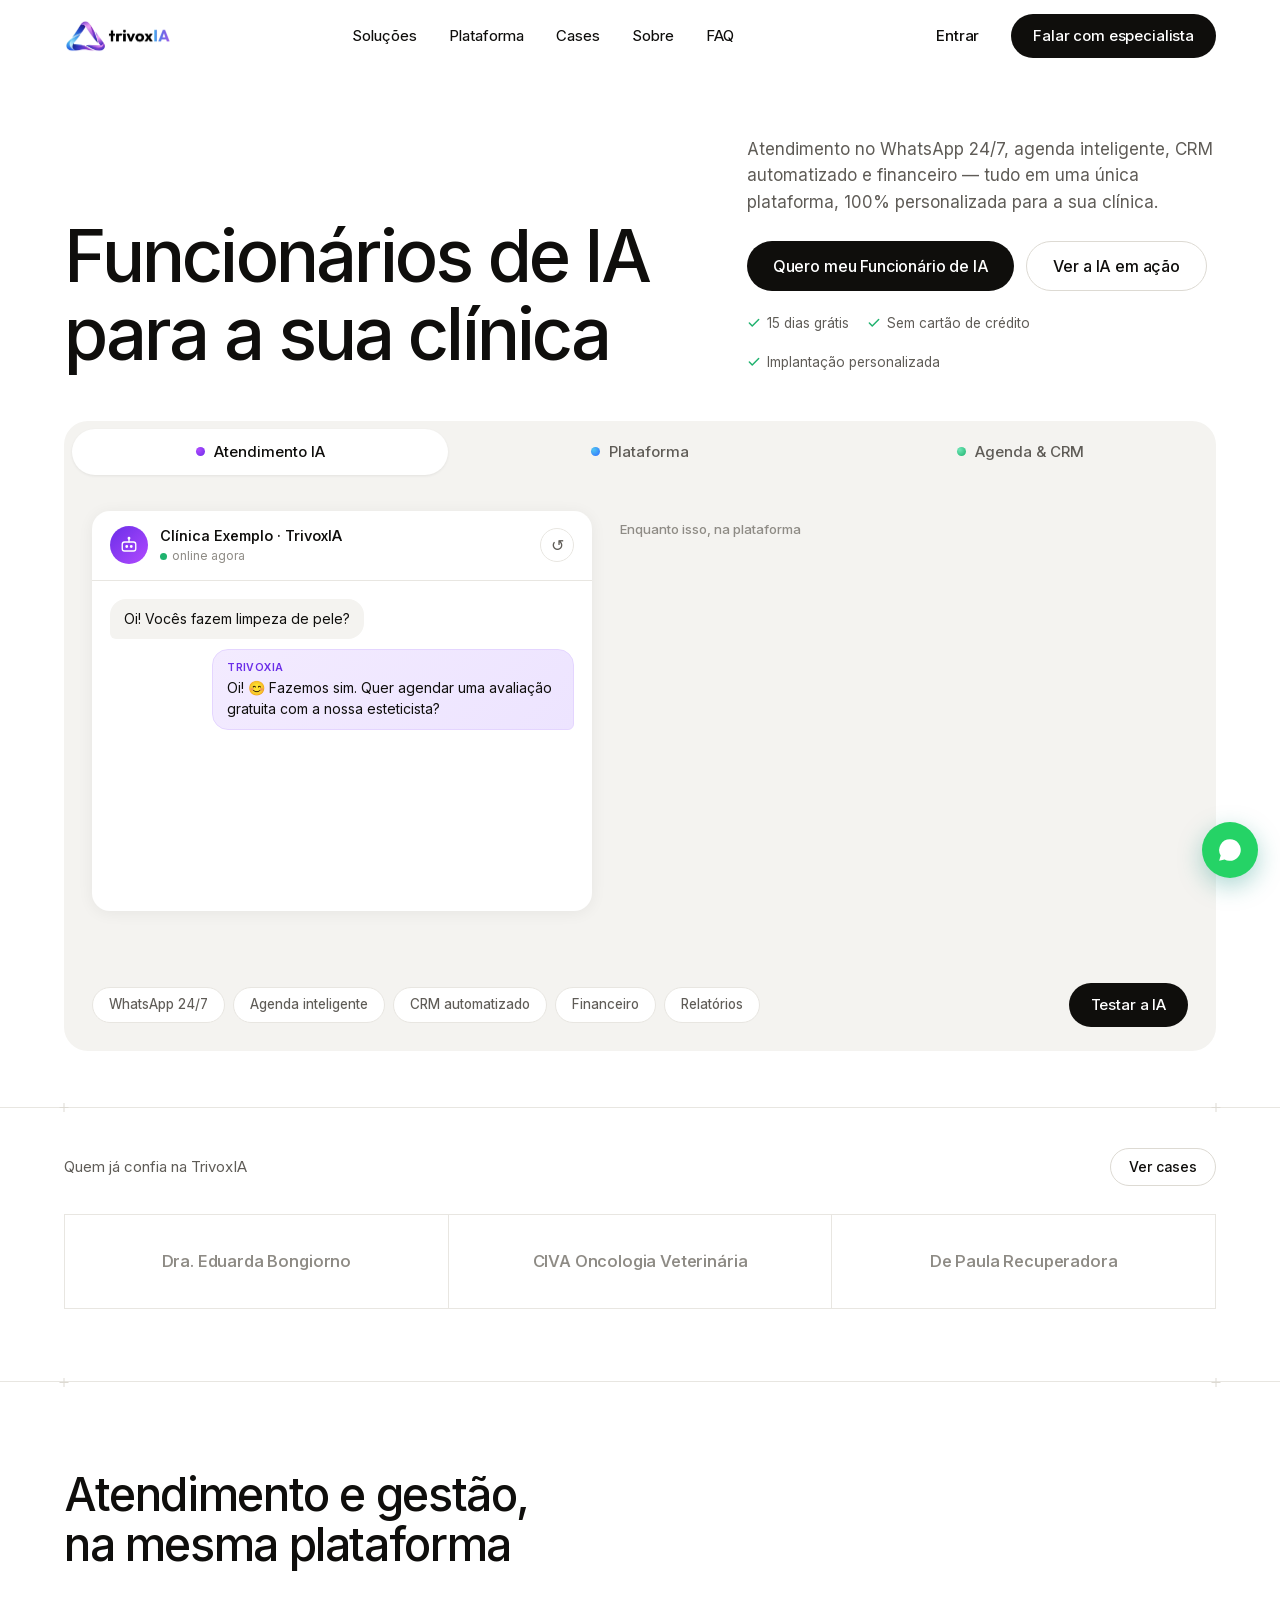
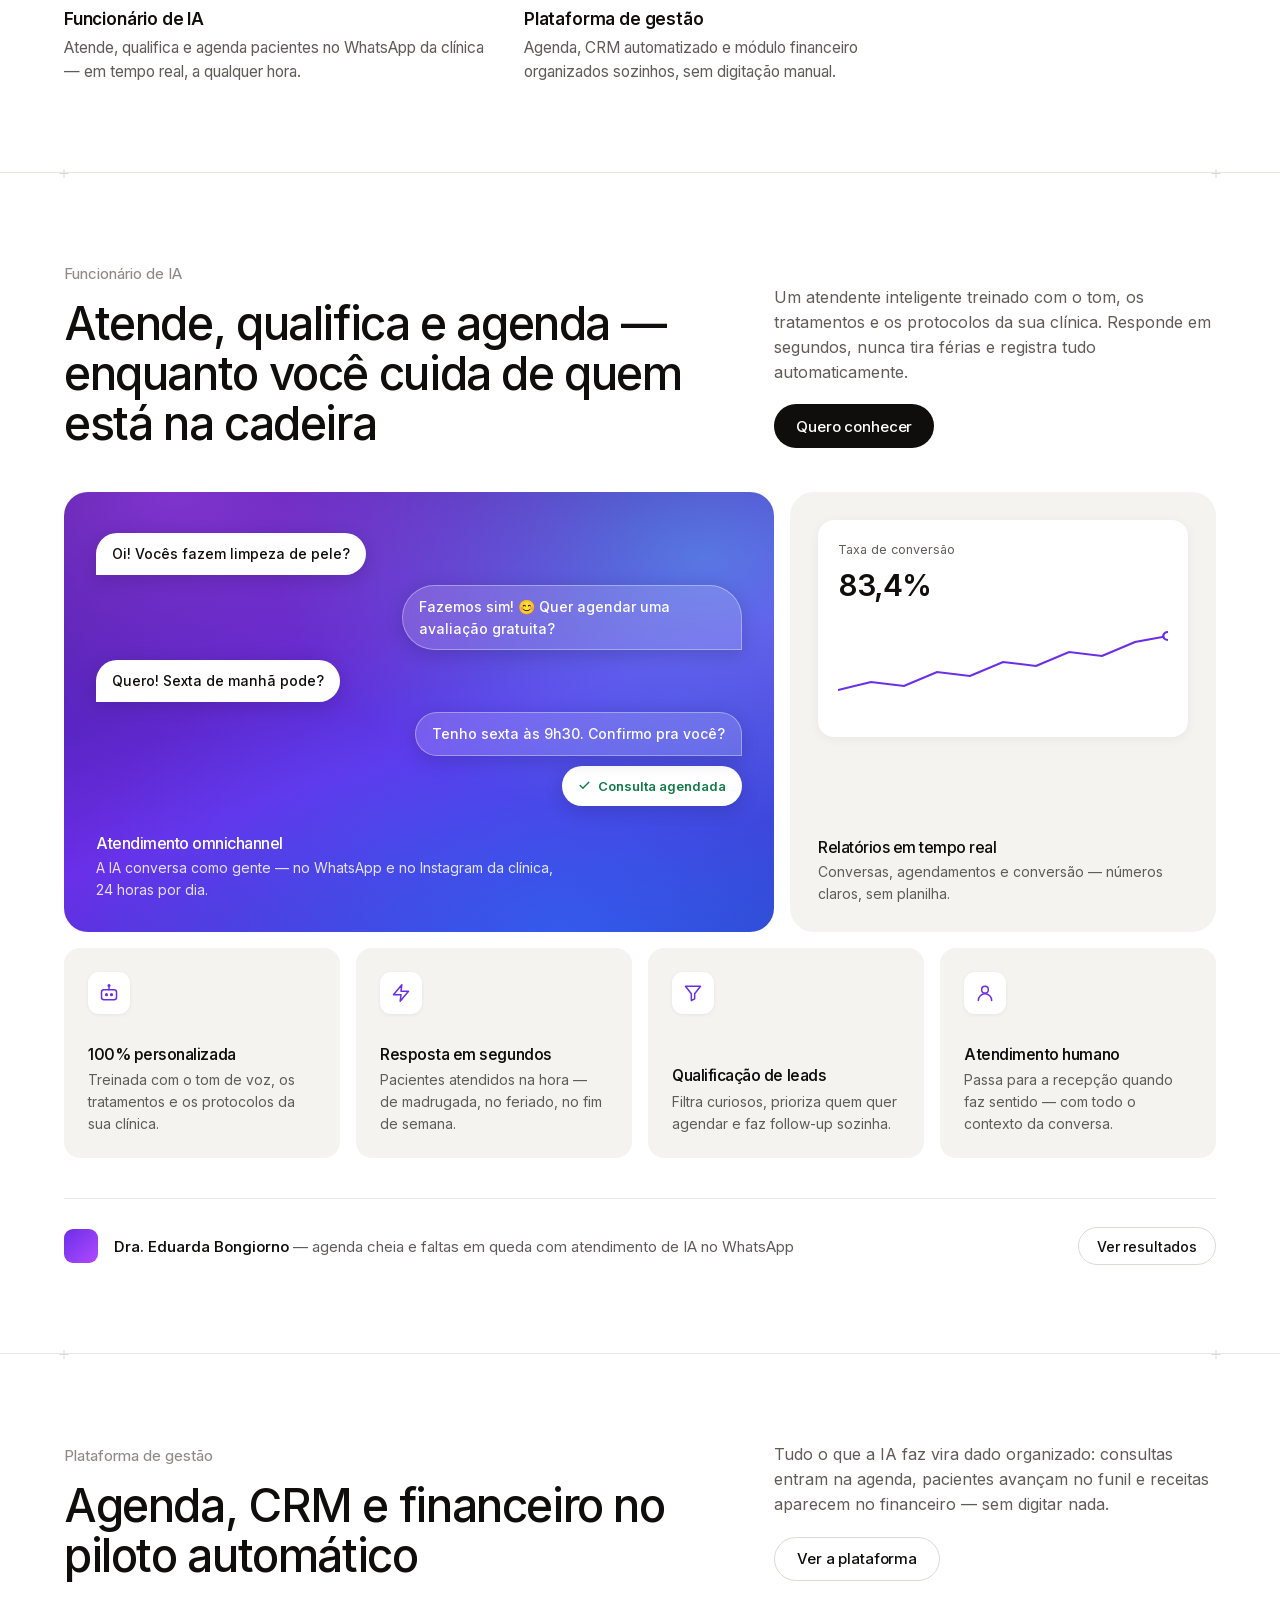
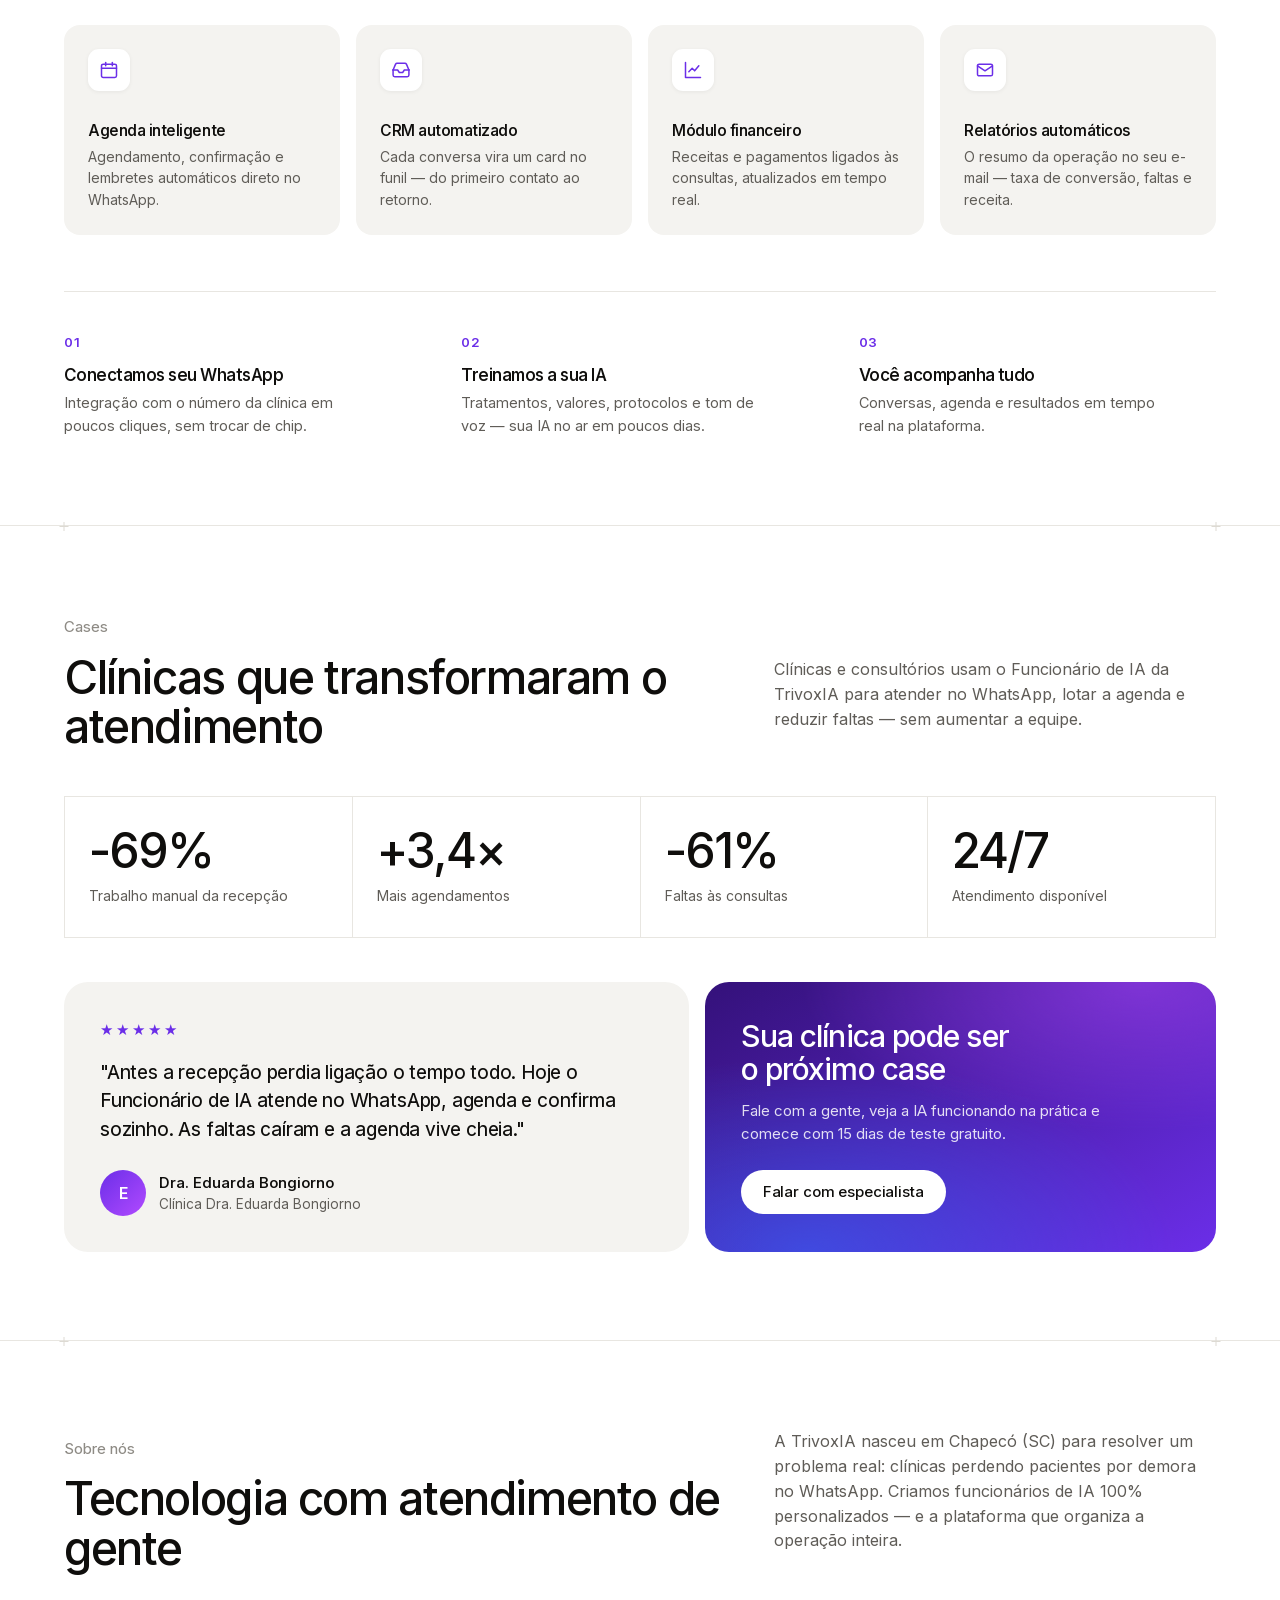
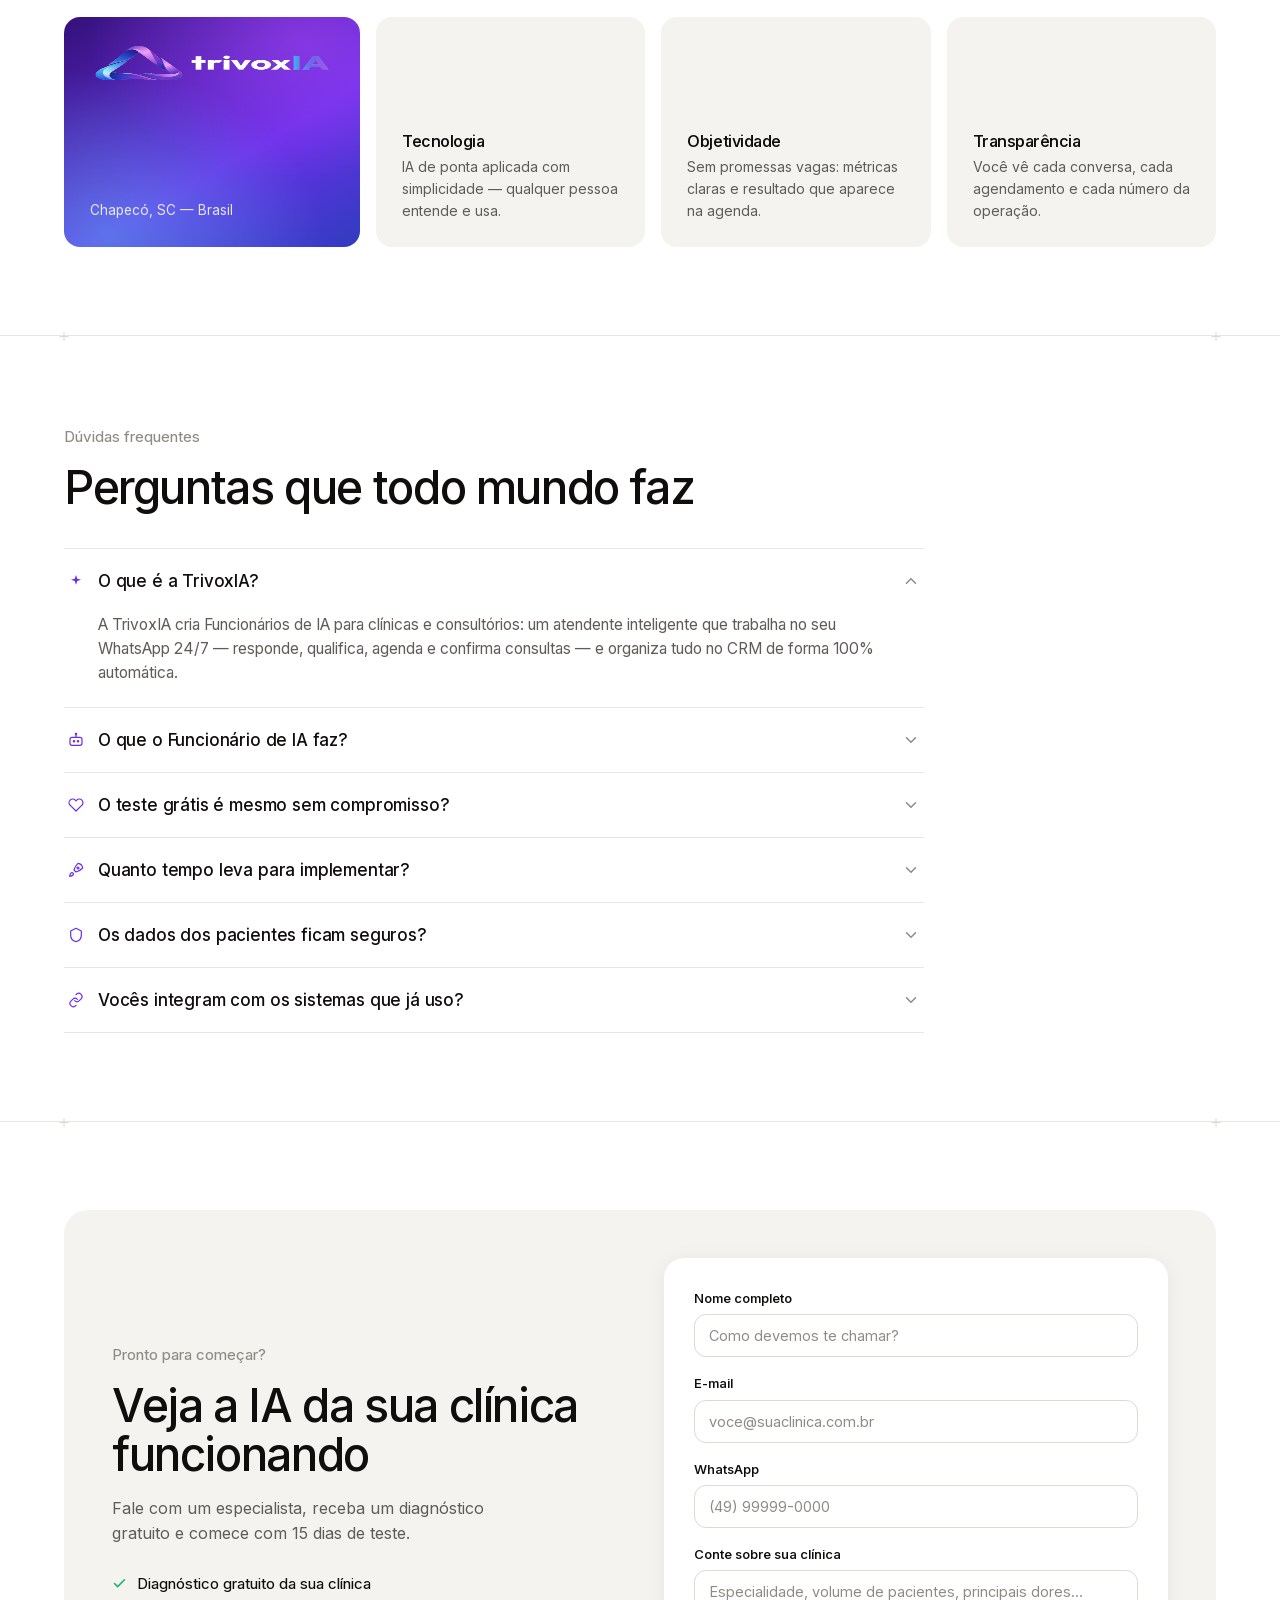
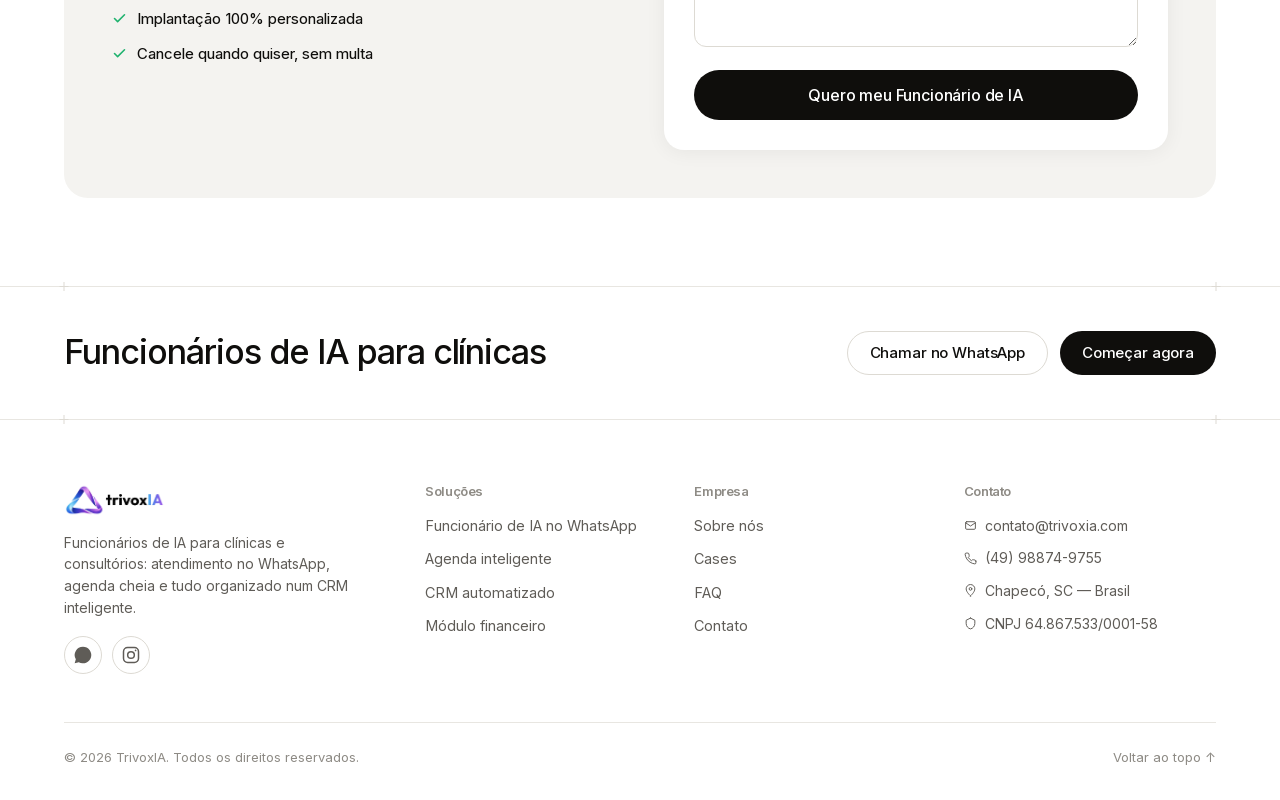
==== index.html @ a67625af "Site institucional TrivoxIA — landing page estilo ElevenLabs Co-Authored-By: Claude Fable 5 <noreply" ====
<!DOCTYPE html>
<html lang="pt-BR">
<head>
  <meta charset="UTF-8">
  <meta name="viewport" content="width=device-width, initial-scale=1.0">
  <title>TrivoxIA — Funcionário de IA para clínicas de estética</title>
  <meta name="description" content="A TrivoxIA cria funcionários de IA 100% personalizados para clínicas de estética: atendimento no WhatsApp 24/7, agenda inteligente, CRM automatizado e financeiro em uma única plataforma.">
  <link rel="icon" type="image/svg+xml" href="favicon.svg">
  <link rel="icon" type="image/x-icon" href="favicon.ico">
  <link rel="apple-touch-icon" sizes="180x180" href="apple-touch-icon.png">
  <link rel="manifest" href="site.webmanifest">
  <meta name="theme-color" content="#6B2EE8">
  <link rel="preload" href="assets/fonts/inter-latin.woff2" as="font" type="font/woff2" crossorigin>
  <link rel="stylesheet" href="css/style.css">
  <meta property="og:title" content="TrivoxIA — Funcionário de IA para clínicas de estética">
  <meta property="og:description" content="Atendimento no WhatsApp 24/7, agenda cheia e CRM organizado — sem aumentar a equipe.">
  <meta property="og:type" content="website">
  <meta property="og:url" content="https://trivoxia.com">
</head>
<body>

<!-- ícones -->
<svg width="0" height="0" style="position:absolute" aria-hidden="true">
  <defs>
    <symbol id="i-check" viewBox="0 0 24 24"><polyline points="20 6 9 17 4 12" fill="none" stroke="currentColor" stroke-width="2.5" stroke-linecap="round" stroke-linejoin="round"/></symbol>
    <symbol id="i-arrow" viewBox="0 0 24 24"><g fill="none" stroke="currentColor" stroke-width="2" stroke-linecap="round" stroke-linejoin="round"><line x1="5" y1="12" x2="19" y2="12"/><polyline points="12 5 19 12 12 19"/></g></symbol>
    <symbol id="i-down" viewBox="0 0 24 24"><polyline points="6 9 12 15 18 9" fill="none" stroke="currentColor" stroke-width="2" stroke-linecap="round" stroke-linejoin="round"/></symbol>
    <symbol id="i-bot" viewBox="0 0 24 24"><g fill="none" stroke="currentColor" stroke-width="1.8" stroke-linecap="round" stroke-linejoin="round"><rect x="3" y="8" width="18" height="12" rx="3"/><circle cx="9" cy="14" r="1"/><circle cx="15" cy="14" r="1"/><path d="M12 8V4"/><circle cx="12" cy="3" r="1"/></g></symbol>
    <symbol id="i-zap" viewBox="0 0 24 24"><polygon points="13 2 3 14 12 14 11 22 21 10 12 10 13 2" fill="none" stroke="currentColor" stroke-width="1.8" stroke-linecap="round" stroke-linejoin="round"/></symbol>
    <symbol id="i-funnel" viewBox="0 0 24 24"><path d="M3 4h18l-7 9v6l-4 2v-8z" fill="none" stroke="currentColor" stroke-width="1.8" stroke-linecap="round" stroke-linejoin="round"/></symbol>
    <symbol id="i-user" viewBox="0 0 24 24"><g fill="none" stroke="currentColor" stroke-width="1.8" stroke-linecap="round" stroke-linejoin="round"><circle cx="12" cy="8" r="4"/><path d="M4 21a8 8 0 0 1 16 0"/></g></symbol>
    <symbol id="i-calendar" viewBox="0 0 24 24"><g fill="none" stroke="currentColor" stroke-width="1.8" stroke-linecap="round" stroke-linejoin="round"><rect x="3" y="5" width="18" height="16" rx="2"/><line x1="16" y1="3" x2="16" y2="7"/><line x1="8" y1="3" x2="8" y2="7"/><line x1="3" y1="10" x2="21" y2="10"/></g></symbol>
    <symbol id="i-inbox" viewBox="0 0 24 24"><g fill="none" stroke="currentColor" stroke-width="1.8" stroke-linecap="round" stroke-linejoin="round"><polyline points="22 12 16 12 14 15 10 15 8 12 2 12"/><path d="M5.5 5l-3 7v6a2 2 0 0 0 2 2h15a2 2 0 0 0 2-2v-6l-3-7a2 2 0 0 0-1.8-1h-9.4A2 2 0 0 0 5.5 5z"/></g></symbol>
    <symbol id="i-chart" viewBox="0 0 24 24"><g fill="none" stroke="currentColor" stroke-width="1.8" stroke-linecap="round" stroke-linejoin="round"><path d="M3 3v18h18"/><path d="M7 14l4-4 3 3 5-6"/></g></symbol>
    <symbol id="i-mail" viewBox="0 0 24 24"><g fill="none" stroke="currentColor" stroke-width="1.8" stroke-linecap="round" stroke-linejoin="round"><rect x="3" y="5" width="18" height="14" rx="2"/><polyline points="3 7 12 13 21 7"/></g></symbol>
    <symbol id="i-phone" viewBox="0 0 24 24"><path d="M22 16.9v3a2 2 0 0 1-2.2 2 19.8 19.8 0 0 1-8.6-3.1 19.5 19.5 0 0 1-6-6 19.8 19.8 0 0 1-3.1-8.7A2 2 0 0 1 4 2h3a2 2 0 0 1 2 1.7c.1 1 .3 1.9.6 2.8a2 2 0 0 1-.4 2.1L7.9 10a16 16 0 0 0 6 6l1.4-1.3a2 2 0 0 1 2.1-.4c.9.3 1.8.5 2.8.6a2 2 0 0 1 1.7 2z" fill="none" stroke="currentColor" stroke-width="1.8" stroke-linecap="round" stroke-linejoin="round"/></symbol>
    <symbol id="i-pin" viewBox="0 0 24 24"><g fill="none" stroke="currentColor" stroke-width="1.8" stroke-linecap="round" stroke-linejoin="round"><path d="M12 22s8-7 8-13a8 8 0 1 0-16 0c0 6 8 13 8 13z"/><circle cx="12" cy="9" r="2.5"/></g></symbol>
    <symbol id="i-shield" viewBox="0 0 24 24"><path d="M12 2l8 4v6c0 5-3.5 9-8 10-4.5-1-8-5-8-10V6l8-4z" fill="none" stroke="currentColor" stroke-width="1.8" stroke-linecap="round" stroke-linejoin="round"/></symbol>
    <symbol id="i-wa" viewBox="0 0 24 24"><path fill="currentColor" d="M17.5 14.4c-.3-.1-1.7-.8-2-.9-.3-.1-.5-.1-.7.1s-.8.9-1 1.1c-.2.2-.4.2-.7.1-.9-.4-2.2-.9-3.4-2.7-.3-.5.3-.5.9-1.5.1-.2 0-.3-.1-.5s-.7-1.7-1-2.3c-.2-.6-.5-.5-.7-.5H8c-.2 0-.5.1-.7.3-.3.3-1 1-1 2.4 0 1.4 1 2.8 1.2 3 .1.2 2 3.1 4.9 4.2 1.8.7 2.5.8 3.4.7.5-.1 1.7-.7 2-1.4.3-.7.3-1.3.2-1.4-.1-.1-.3-.2-.5-.3zM12 2a10 10 0 0 0-8.6 15.1L2 22l5-1.3A10 10 0 1 0 12 2z"/></symbol>
    <symbol id="i-ig" viewBox="0 0 24 24"><g fill="none" stroke="currentColor" stroke-width="1.8"><rect x="3" y="3" width="18" height="18" rx="5"/><circle cx="12" cy="12" r="4"/><circle cx="17.5" cy="6.5" r="1" fill="currentColor" stroke="none"/></g></symbol>
    <symbol id="i-sparkle" viewBox="0 0 24 24"><path d="M12 3l1.9 5.6L19.5 10l-5.6 1.9L12 17.5l-1.9-5.6L4.5 10l5.6-1.4z" fill="currentColor"/></symbol>
    <symbol id="i-lock" viewBox="0 0 24 24"><g fill="none" stroke="currentColor" stroke-width="1.8" stroke-linecap="round"><rect x="3" y="11" width="18" height="11" rx="2"/><path d="M7 11V7a5 5 0 0 1 10 0v4"/></g></symbol>
    <symbol id="i-heart" viewBox="0 0 24 24"><path d="M20.8 4.6a5.5 5.5 0 0 0-7.8 0L12 5.7l-1-1.1a5.5 5.5 0 0 0-7.8 7.8l1 1L12 21l7.8-7.6 1-1a5.5 5.5 0 0 0 0-7.8z" fill="none" stroke="currentColor" stroke-width="1.8" stroke-linecap="round" stroke-linejoin="round"/></symbol>
    <symbol id="i-rocket" viewBox="0 0 24 24"><g fill="none" stroke="currentColor" stroke-width="1.8" stroke-linecap="round" stroke-linejoin="round"><path d="M4.5 16.5c-1.5 1.3-2 5-2 5s3.7-.5 5-2c.8-.8.8-2.2 0-3-.8-.8-2.2-.8-3 0z"/><path d="M12 15l-3-3a20 20 0 0 1 6-10 8 8 0 0 1 7 7 20 20 0 0 1-10 6z"/><circle cx="15" cy="9" r="1.5"/></g></symbol>
    <symbol id="i-link" viewBox="0 0 24 24"><g fill="none" stroke="currentColor" stroke-width="1.8" stroke-linecap="round" stroke-linejoin="round"><path d="M10 13a5 5 0 0 0 7 0l3-3a5 5 0 0 0-7-7l-1 1"/><path d="M14 11a5 5 0 0 0-7 0l-3 3a5 5 0 0 0 7 7l1-1"/></g></symbol>
  </defs>
</svg>

<header class="header" id="top">
  <div class="container header-inner">
    <a href="#top" class="logo" aria-label="TrivoxIA — início">
      <img src="assets/logo-trivoxia.png" alt="TrivoxIA" height="34">
    </a>
    <nav class="nav-links" id="nav-links">
      <a href="#solucoes">Soluções</a>
      <a href="#plataforma">Plataforma</a>
      <a href="#resultados">Cases</a>
      <a href="#sobre">Sobre</a>
      <a href="#faq">FAQ</a>
    </nav>
    <div class="nav-cta">
      <a href="login.html" class="btn btn-ghost">Entrar</a>
      <a href="#contato" class="btn btn-primary">Falar com especialista</a>
    </div>
    <button class="nav-burger" id="nav-burger" aria-label="Abrir menu" aria-expanded="false">
      <span></span><span></span>
    </button>
  </div>
</header>

<main>

  <!-- ============ HERO ============ -->
  <section class="hero">
    <div class="container">
      <div class="hero-grid">
        <h1>Funcionários de IA<br>para a sua clínica</h1>
        <div class="hero-aside">
          <p>Atendimento no WhatsApp 24/7, agenda inteligente, CRM automatizado e financeiro — tudo em uma única plataforma, 100% personalizada para a sua clínica.</p>
          <div class="hero-actions">
            <a href="#contato" class="btn btn-primary btn-lg">Quero meu Funcionário de IA</a>
            <a href="#demo" class="btn btn-outline btn-lg">Ver a IA em ação</a>
          </div>
          <div class="hero-micro">
            <span><svg class="ic" width="14" height="14"><use href="#i-check"/></svg> 15 dias grátis</span>
            <span><svg class="ic" width="14" height="14"><use href="#i-check"/></svg> Sem cartão de crédito</span>
            <span><svg class="ic" width="14" height="14"><use href="#i-check"/></svg> Implantação personalizada</span>
          </div>
        </div>
      </div>

      <!-- painel de demonstração -->
      <div class="demo" id="demo">
        <div class="demo-tabs" role="tablist" aria-label="Demonstração da plataforma">
          <button class="demo-tab active" role="tab" aria-selected="true" data-view="chat"><span class="tab-dot td-1"></span>Atendimento IA</button>
          <button class="demo-tab" role="tab" aria-selected="false" data-view="platform"><span class="tab-dot td-2"></span>Plataforma</button>
          <button class="demo-tab" role="tab" aria-selected="false" data-view="crm"><span class="tab-dot td-3"></span>Agenda &amp; CRM</button>
        </div>

        <div class="demo-stage">
          <!-- vista 1: chat whatsapp -->
          <div class="demo-view active" data-view="chat">
            <div class="chat-wrap">
              <div class="chat-card">
                <div class="chat-head">
                  <div class="chat-avatar"><svg width="18" height="18"><use href="#i-bot"/></svg></div>
                  <div>
                    <div class="chat-name">Clínica Exemplo · TrivoxIA</div>
                    <div class="chat-status"><span class="dot-online"></span> online agora</div>
                  </div>
                  <button class="chat-replay" id="chat-replay" title="Repetir demonstração" aria-label="Repetir demonstração">↺</button>
                </div>
                <div class="chat-body" id="chat-body" aria-live="polite"></div>
                <div class="chat-quick" id="chat-quick"></div>
              </div>
              <div class="chat-side">
                <div class="chat-side-title">Enquanto isso, na plataforma</div>
                <div class="side-event" data-step="3"><span class="se-ico se-purple"><svg width="14" height="14"><use href="#i-funnel"/></svg></span> Lead qualificado no CRM</div>
                <div class="side-event" data-step="5"><span class="se-ico se-blue"><svg width="14" height="14"><use href="#i-calendar"/></svg></span> Horário reservado na agenda</div>
                <div class="side-event" data-step="6"><span class="se-ico se-green"><svg width="14" height="14"><use href="#i-check"/></svg></span> Consulta confirmada · lembrete programado</div>
              </div>
            </div>
          </div>

          <!-- vista 2: dashboard -->
          <div class="demo-view" data-view="platform">
            <div class="platform">
              <div class="platform-top">
                <div class="platform-dots"><span></span><span></span><span></span></div>
                <div class="platform-url"><svg width="11" height="11"><use href="#i-lock"/></svg> app.trivoxia.com</div>
              </div>
              <div class="platform-body">
                <aside class="platform-side">
                  <div class="side-section">Principal</div>
                  <a class="side-item active"><svg width="15" height="15"><use href="#i-chart"/></svg> Dashboard</a>
                  <a class="side-item"><svg width="15" height="15"><use href="#i-inbox"/></svg> Conversas <span class="side-badge">12</span></a>
                  <a class="side-item"><svg width="15" height="15"><use href="#i-bot"/></svg> Agentes IA</a>
                  <a class="side-item"><svg width="15" height="15"><use href="#i-funnel"/></svg> CRM</a>
                  <div class="side-section">Canais</div>
                  <a class="side-item"><svg width="15" height="15"><use href="#i-wa"/></svg> WhatsApp</a>
                  <a class="side-item"><svg width="15" height="15"><use href="#i-ig"/></svg> Instagram</a>
                </aside>
                <div class="platform-main">
                  <div class="pm-head">
                    <h4>Visão geral</h4>
                    <div class="pm-actions"><span class="pm-tag live">IA ativa</span><span class="pm-tag">Últimos 30 dias</span></div>
                  </div>
                  <div class="pm-kpis">
                    <div class="pm-kpi"><div class="pm-kpi-label">Conversas</div><div class="pm-kpi-val">234</div><div class="pm-kpi-trend">↑ 34%</div></div>
                    <div class="pm-kpi"><div class="pm-kpi-label">Resolvidas pela IA</div><div class="pm-kpi-val">90%</div><div class="pm-kpi-trend">↑ 12%</div></div>
                    <div class="pm-kpi"><div class="pm-kpi-label">Leads</div><div class="pm-kpi-val">200</div><div class="pm-kpi-trend">↑ 48%</div></div>
                    <div class="pm-kpi"><div class="pm-kpi-label">CSAT</div><div class="pm-kpi-val">4.9</div><div class="pm-kpi-trend">↑ 0.3</div></div>
                  </div>
                  <div class="pm-row">
                    <div class="pm-card">
                      <h5>Conversas por dia</h5>
                      <svg viewBox="0 0 320 130" width="100%" height="130" preserveAspectRatio="none" aria-label="Gráfico de conversas por dia, em crescimento">
                        <defs>
                          <linearGradient id="ga" x1="0" x2="0" y1="0" y2="1">
                            <stop offset="0" stop-color="#6B2EE8" stop-opacity="0.22"/>
                            <stop offset="1" stop-color="#6B2EE8" stop-opacity="0"/>
                          </linearGradient>
                        </defs>
                        <path d="M0,105 L30,88 L60,96 L90,68 L120,78 L150,50 L180,58 L210,40 L240,52 L270,30 L300,22 L320,16 L320,130 L0,130 Z" fill="url(#ga)"/>
                        <path d="M0,105 L30,88 L60,96 L90,68 L120,78 L150,50 L180,58 L210,40 L240,52 L270,30 L300,22 L320,16" fill="none" stroke="#6B2EE8" stroke-width="2" stroke-linecap="round"/>
                      </svg>
                    </div>
                    <div class="pm-card">
                      <h5>Conversas ativas</h5>
                      <div class="pm-convos">
                        <div class="pm-convo"><div class="pm-convo-av av-1">M</div><div class="pm-convo-body"><div class="pm-convo-name">Maria Silva <span>agora</span></div><div class="pm-convo-msg">Quero agendar para sexta-feira</div></div><div class="pm-convo-badge">2</div></div>
                        <div class="pm-convo"><div class="pm-convo-av av-2">J</div><div class="pm-convo-body"><div class="pm-convo-name">João P. <span>2min</span></div><div class="pm-convo-msg">Qual o valor da avaliação?</div></div></div>
                        <div class="pm-convo"><div class="pm-convo-av av-3">A</div><div class="pm-convo-body"><div class="pm-convo-name">Ana Costa <span>5min</span></div><div class="pm-convo-msg">Obrigada pelo atendimento!</div></div></div>
                        <div class="pm-convo"><div class="pm-convo-av av-1">C</div><div class="pm-convo-body"><div class="pm-convo-name">Carla M. <span>8min</span></div><div class="pm-convo-msg">Vocês atendem aos sábados?</div></div><div class="pm-convo-badge">1</div></div>
                      </div>
                    </div>
                  </div>
                </div>
              </div>
            </div>
          </div>

          <!-- vista 3: agenda + crm + financeiro -->
          <div class="demo-view" data-view="crm">
            <div class="crm-grid">
              <div class="crm-card">
                <div class="crm-card-head"><svg width="15" height="15"><use href="#i-calendar"/></svg> Agenda · sexta-feira</div>
                <div class="agenda-list">
                  <div class="agenda-item"><span class="ag-time">09:00</span><div class="ag-body"><div class="ag-name">Maria Silva</div><div class="ag-proc">Limpeza de pele</div></div><span class="ag-badge ok">Confirmada</span></div>
                  <div class="agenda-item"><span class="ag-time">10:30</span><div class="ag-body"><div class="ag-name">João Pereira</div><div class="ag-proc">Avaliação inicial</div></div><span class="ag-badge ok">Confirmada</span></div>
                  <div class="agenda-item"><span class="ag-time">14:00</span><div class="ag-body"><div class="ag-name">Ana Costa</div><div class="ag-proc">Preenchimento labial</div></div><span class="ag-badge wait">Lembrete enviado</span></div>
                  <div class="agenda-item"><span class="ag-time">16:00</span><div class="ag-body"><div class="ag-name">Carla Mendes</div><div class="ag-proc">Botox · retorno</div></div><span class="ag-badge ia">Agendada pela IA</span></div>
                </div>
              </div>
              <div class="crm-card">
                <div class="crm-card-head"><svg width="15" height="15"><use href="#i-funnel"/></svg> Funil de pacientes</div>
                <div class="pipe-cols">
                  <div class="pipe-col"><h6>Novos</h6><div class="pipe-lead">Fernanda R.<span>Limpeza de pele</span></div><div class="pipe-lead">Paulo S.<span>Avaliação</span></div></div>
                  <div class="pipe-col"><h6>Em conversa</h6><div class="pipe-lead hl">Juliana M.<span>Preenchimento</span></div></div>
                  <div class="pipe-col"><h6>Agendados</h6><div class="pipe-lead">Maria S.<span>sex · 09:00</span></div><div class="pipe-lead">Carla M.<span>sex · 16:00</span></div></div>
                </div>
                <div class="fin-strip">
                  <div class="fin-item"><div class="fin-label">Receita do mês</div><div class="fin-val">R$ 42.300</div><div class="fin-trend">↑ 18%</div></div>
                  <div class="fin-item"><div class="fin-label">A receber</div><div class="fin-val">R$ 7.850</div></div>
                  <div class="fin-item"><div class="fin-label">Ticket médio</div><div class="fin-val">R$ 480</div></div>
                </div>
              </div>
            </div>
          </div>
        </div>

        <div class="demo-footer">
          <div class="demo-chips">
            <span class="chip">WhatsApp 24/7</span>
            <span class="chip">Agenda inteligente</span>
            <span class="chip">CRM automatizado</span>
            <span class="chip">Financeiro</span>
            <span class="chip">Relatórios</span>
          </div>
          <a href="#contato" class="btn btn-primary">Testar a IA</a>
        </div>
      </div>
    </div>
  </section>

  <!-- ============ CLIENTES ============ -->
  <section class="clients rule">
    <div class="container">
      <div class="clients-head">
        <p>Quem já confia na TrivoxIA</p>
        <a href="#resultados" class="btn btn-outline btn-sm">Ver cases</a>
      </div>
      <div class="clients-grid">
        <div class="client-cell">Dra. Eduarda Bongiorno</div>
        <div class="client-cell">CIVA Oncologia Veterinária</div>
        <div class="client-cell">De Paula Recuperadora</div>
      </div>
    </div>
  </section>

  <!-- ============ INTRO SOLUÇÕES ============ -->
  <section class="intro rule" id="solucoes">
    <div class="container">
      <h2 class="intro-title reveal">Atendimento e gestão,<br>na mesma plataforma</h2>
      <div class="intro-cols reveal">
        <div>
          <h3>Funcionário de IA</h3>
          <p>Atende, qualifica e agenda pacientes no WhatsApp da clínica — em tempo real, a qualquer hora.</p>
        </div>
        <div>
          <h3>Plataforma de gestão</h3>
          <p>Agenda, CRM automatizado e módulo financeiro organizados sozinhos, sem digitação manual.</p>
        </div>
      </div>
    </div>
  </section>

  <!-- ============ BLOCO A: FUNCIONÁRIO DE IA ============ -->
  <section class="product rule">
    <div class="container">
      <div class="section-head reveal">
        <div>
          <span class="eyebrow">Funcionário de IA</span>
          <h2>Atende, qualifica e agenda — enquanto você cuida de quem está na cadeira</h2>
        </div>
        <div class="section-aside">
          <p>Um atendente inteligente treinado com o tom, os tratamentos e os protocolos da sua clínica. Responde em segundos, nunca tira férias e registra tudo automaticamente.</p>
          <a href="#contato" class="btn btn-primary">Quero conhecer</a>
        </div>
      </div>

      <div class="bento reveal">
        <div class="bento-big">
          <div class="fbubbles">
            <div class="fb fb-in">Oi! Vocês fazem limpeza de pele?</div>
            <div class="fb fb-out">Fazemos sim! 😊 Quer agendar uma avaliação gratuita?</div>
            <div class="fb fb-in">Quero! Sexta de manhã pode?</div>
            <div class="fb fb-out">Tenho sexta às 9h30. Confirmo pra você?</div>
            <div class="fb fb-tag"><svg width="13" height="13"><use href="#i-check"/></svg> Consulta agendada</div>
          </div>
          <div class="bento-caption">
            <h4>Atendimento omnichannel</h4>
            <p>A IA conversa como gente — no WhatsApp e no Instagram da clínica, 24 horas por dia.</p>
          </div>
        </div>
        <div class="bento-side">
          <div class="mini-chart-card">
            <div class="mcc-label">Taxa de conversão</div>
            <div class="mcc-val">83,4%</div>
            <svg viewBox="0 0 280 90" width="100%" height="90" preserveAspectRatio="none" aria-label="Gráfico da taxa de conversão em crescimento">
              <path d="M0,70 L28,62 L56,66 L84,52 L112,56 L140,42 L168,46 L196,32 L224,36 L252,22 L280,16" fill="none" stroke="#6B2EE8" stroke-width="2" stroke-linecap="round"/>
              <circle cx="280" cy="16" r="4" fill="#fff" stroke="#6B2EE8" stroke-width="2"/>
            </svg>
          </div>
          <div class="bento-caption">
            <h4>Relatórios em tempo real</h4>
            <p>Conversas, agendamentos e conversão — números claros, sem planilha.</p>
          </div>
        </div>
      </div>

      <div class="cards-4 reveal">
        <div class="mini-card"><div class="mc-ico"><svg width="20" height="20"><use href="#i-bot"/></svg></div><h4>100% personalizada</h4><p>Treinada com o tom de voz, os tratamentos e os protocolos da sua clínica.</p></div>
        <div class="mini-card"><div class="mc-ico"><svg width="20" height="20"><use href="#i-zap"/></svg></div><h4>Resposta em segundos</h4><p>Pacientes atendidos na hora — de madrugada, no feriado, no fim de semana.</p></div>
        <div class="mini-card"><div class="mc-ico"><svg width="20" height="20"><use href="#i-funnel"/></svg></div><h4>Qualificação de leads</h4><p>Filtra curiosos, prioriza quem quer agendar e faz follow-up sozinha.</p></div>
        <div class="mini-card"><div class="mc-ico"><svg width="20" height="20"><use href="#i-user"/></svg></div><h4>Atendimento humano</h4><p>Passa para a recepção quando faz sentido — com todo o contexto da conversa.</p></div>
      </div>

      <div class="story-strip reveal">
        <div class="story-sq sq-purple"></div>
        <p><strong>Dra. Eduarda Bongiorno</strong> — agenda cheia e faltas em queda com atendimento de IA no WhatsApp</p>
        <a href="#resultados" class="btn btn-outline btn-sm">Ver resultados</a>
      </div>
    </div>
  </section>

  <!-- ============ BLOCO B: PLATAFORMA ============ -->
  <section class="product rule" id="plataforma">
    <div class="container">
      <div class="section-head reveal">
        <div>
          <span class="eyebrow">Plataforma de gestão</span>
          <h2>Agenda, CRM e financeiro no piloto automático</h2>
        </div>
        <div class="section-aside">
          <p>Tudo o que a IA faz vira dado organizado: consultas entram na agenda, pacientes avançam no funil e receitas aparecem no financeiro — sem digitar nada.</p>
          <a href="#demo" class="btn btn-outline">Ver a plataforma</a>
        </div>
      </div>

      <div class="cards-4 reveal">
        <div class="mini-card"><div class="mc-ico"><svg width="20" height="20"><use href="#i-calendar"/></svg></div><h4>Agenda inteligente</h4><p>Agendamento, confirmação e lembretes automáticos direto no WhatsApp.</p></div>
        <div class="mini-card"><div class="mc-ico"><svg width="20" height="20"><use href="#i-inbox"/></svg></div><h4>CRM automatizado</h4><p>Cada conversa vira um card no funil — do primeiro contato ao retorno.</p></div>
        <div class="mini-card"><div class="mc-ico"><svg width="20" height="20"><use href="#i-chart"/></svg></div><h4>Módulo financeiro</h4><p>Receitas e pagamentos ligados às consultas, atualizados em tempo real.</p></div>
        <div class="mini-card"><div class="mc-ico"><svg width="20" height="20"><use href="#i-mail"/></svg></div><h4>Relatórios automáticos</h4><p>O resumo da operação no seu e-mail — taxa de conversão, faltas e receita.</p></div>
      </div>

      <div class="process reveal">
        <div class="proc-step"><div class="proc-num">01</div><h4>Conectamos seu WhatsApp</h4><p>Integração com o número da clínica em poucos cliques, sem trocar de chip.</p></div>
        <div class="proc-step"><div class="proc-num">02</div><h4>Treinamos a sua IA</h4><p>Tratamentos, valores, protocolos e tom de voz — sua IA no ar em poucos dias.</p></div>
        <div class="proc-step"><div class="proc-num">03</div><h4>Você acompanha tudo</h4><p>Conversas, agenda e resultados em tempo real na plataforma.</p></div>
      </div>
    </div>
  </section>

  <!-- ============ RESULTADOS / CASES ============ -->
  <section class="results rule" id="resultados">
    <div class="container">
      <div class="section-head reveal">
        <div>
          <span class="eyebrow">Cases</span>
          <h2>Clínicas que transformaram o atendimento</h2>
        </div>
        <div class="section-aside">
          <p>Clínicas e consultórios usam o Funcionário de IA da TrivoxIA para atender no WhatsApp, lotar a agenda e reduzir faltas — sem aumentar a equipe.</p>
        </div>
      </div>

      <div class="stats-row reveal">
        <div class="stat"><div class="stat-val" data-count="-70" data-suffix="%">-70%</div><div class="stat-label">Trabalho manual da recepção</div></div>
        <div class="stat"><div class="stat-val" data-count="3.4" data-prefix="+" data-suffix="×" data-decimal="1">+3,4×</div><div class="stat-label">Mais agendamentos</div></div>
        <div class="stat"><div class="stat-val" data-count="-62" data-suffix="%">-62%</div><div class="stat-label">Faltas às consultas</div></div>
        <div class="stat"><div class="stat-val">24/7</div><div class="stat-label">Atendimento disponível</div></div>
      </div>

      <div class="testi-grid reveal">
        <div class="testi-card">
          <div class="testi-stars" aria-label="5 estrelas">★★★★★</div>
          <p class="testi-body">"Antes a recepção perdia ligação o tempo todo. Hoje o Funcionário de IA atende no WhatsApp, agenda e confirma sozinho. As faltas caíram e a agenda vive cheia."</p>
          <div class="testi-cite">
            <div class="testi-av">E</div>
            <div>
              <div class="testi-name">Dra. Eduarda Bongiorno</div>
              <div class="testi-role">Clínica Dra. Eduarda Bongiorno</div>
            </div>
          </div>
        </div>
        <div class="testi-card testi-cta">
          <h3>Sua clínica pode ser<br>o próximo case</h3>
          <p>Fale com a gente, veja a IA funcionando na prática e comece com 15 dias de teste gratuito.</p>
          <a href="#contato" class="btn btn-primary">Falar com especialista</a>
        </div>
      </div>
    </div>
  </section>

  <!-- ============ SOBRE ============ -->
  <section class="about rule" id="sobre">
    <div class="container">
      <div class="section-head reveal">
        <div>
          <span class="eyebrow">Sobre nós</span>
          <h2>Tecnologia com atendimento de gente</h2>
        </div>
        <div class="section-aside">
          <p>A TrivoxIA nasceu em Chapecó (SC) para resolver um problema real: clínicas perdendo pacientes por demora no WhatsApp. Criamos funcionários de IA 100% personalizados — e a plataforma que organiza a operação inteira.</p>
        </div>
      </div>
      <div class="about-grid reveal">
        <div class="about-card about-brand">
          <img src="assets/logo-trivoxia-branca.png" alt="" height="40">
          <p>Chapecó, SC — Brasil</p>
        </div>
        <div class="about-card"><h4>Tecnologia</h4><p>IA de ponta aplicada com simplicidade — qualquer pessoa entende e usa.</p></div>
        <div class="about-card"><h4>Objetividade</h4><p>Sem promessas vagas: métricas claras e resultado que aparece na agenda.</p></div>
        <div class="about-card"><h4>Transparência</h4><p>Você vê cada conversa, cada agendamento e cada número da operação.</p></div>
      </div>
    </div>
  </section>

  <!-- ============ FAQ ============ -->
  <section class="faq rule" id="faq">
    <div class="container">
      <div class="section-head reveal">
        <div>
          <span class="eyebrow">Dúvidas frequentes</span>
          <h2>Perguntas que todo mundo faz</h2>
        </div>
      </div>
      <div class="faq-wrap reveal">
        <div class="faq-item open">
          <button class="faq-q" aria-expanded="true"><svg class="faq-ic" width="16" height="16"><use href="#i-sparkle"/></svg><span>O que é a TrivoxIA?</span><svg class="faq-chev" width="18" height="18"><use href="#i-down"/></svg></button>
          <div class="faq-a"><div class="faq-a-inner">A TrivoxIA cria Funcionários de IA para clínicas e consultórios: um atendente inteligente que trabalha no seu WhatsApp 24/7 — responde, qualifica, agenda e confirma consultas — e organiza tudo no CRM de forma 100% automática.</div></div>
        </div>
        <div class="faq-item">
          <button class="faq-q" aria-expanded="false"><svg class="faq-ic" width="16" height="16"><use href="#i-bot"/></svg><span>O que o Funcionário de IA faz?</span><svg class="faq-chev" width="18" height="18"><use href="#i-down"/></svg></button>
          <div class="faq-a"><div class="faq-a-inner">Ele atende pacientes no WhatsApp, tira dúvidas, qualifica, agenda e confirma consultas, envia lembretes, faz follow-up de quem não agendou e registra tudo no CRM. Passa para a recepção só quando faz sentido.</div></div>
        </div>
        <div class="faq-item">
          <button class="faq-q" aria-expanded="false"><svg class="faq-ic" width="16" height="16"><use href="#i-heart"/></svg><span>O teste grátis é mesmo sem compromisso?</span><svg class="faq-chev" width="18" height="18"><use href="#i-down"/></svg></button>
          <div class="faq-a"><div class="faq-a-inner">Sim. São 15 dias para testar o Funcionário de IA na sua clínica, sem cartão e sem amarras. Você só continua se fizer sentido.</div></div>
        </div>
        <div class="faq-item">
          <button class="faq-q" aria-expanded="false"><svg class="faq-ic" width="16" height="16"><use href="#i-rocket"/></svg><span>Quanto tempo leva para implementar?</span><svg class="faq-chev" width="18" height="18"><use href="#i-down"/></svg></button>
          <div class="faq-a"><div class="faq-a-inner">Normalmente colocamos seu Funcionário de IA no ar em poucos dias. Configuramos o atendimento, a agenda e o CRM junto com você, com o tom e a identidade da sua clínica.</div></div>
        </div>
        <div class="faq-item">
          <button class="faq-q" aria-expanded="false"><svg class="faq-ic" width="16" height="16"><use href="#i-shield"/></svg><span>Os dados dos pacientes ficam seguros?</span><svg class="faq-chev" width="18" height="18"><use href="#i-down"/></svg></button>
          <div class="faq-a"><div class="faq-a-inner">Sim. Usamos criptografia, servidores seguros e estamos em conformidade com a LGPD. Os dados dos seus pacientes ficam 100% protegidos.</div></div>
        </div>
        <div class="faq-item">
          <button class="faq-q" aria-expanded="false"><svg class="faq-ic" width="16" height="16"><use href="#i-link"/></svg><span>Vocês integram com os sistemas que já uso?</span><svg class="faq-chev" width="18" height="18"><use href="#i-down"/></svg></button>
          <div class="faq-a"><div class="faq-a-inner">Sim. O Funcionário de IA integra com o WhatsApp, sua agenda e os sistemas que sua clínica já usa, centralizando tudo no CRM.</div></div>
        </div>
      </div>
    </div>
  </section>

  <!-- ============ CONTATO ============ -->
  <section class="contact rule" id="contato">
    <div class="container">
      <div class="contact-box reveal">
        <div class="contact-left">
          <span class="eyebrow">Pronto para começar?</span>
          <h2>Veja a IA da sua clínica funcionando</h2>
          <p>Fale com um especialista, receba um diagnóstico gratuito e comece com 15 dias de teste.</p>
          <div class="contact-bullets">
            <div><svg class="ic" width="15" height="15"><use href="#i-check"/></svg> Diagnóstico gratuito da sua clínica</div>
            <div><svg class="ic" width="15" height="15"><use href="#i-check"/></svg> Implantação 100% personalizada</div>
            <div><svg class="ic" width="15" height="15"><use href="#i-check"/></svg> Cancele quando quiser, sem multa</div>
          </div>
        </div>
        <form class="contact-form" id="contact-form" novalidate>
          <div class="form-row">
            <label for="f-nome">Nome completo</label>
            <input type="text" id="f-nome" name="nome" placeholder="Como devemos te chamar?" required>
          </div>
          <div class="form-row">
            <label for="f-email">E-mail</label>
            <input type="email" id="f-email" name="email" placeholder="voce@suaclinica.com.br" required>
          </div>
          <div class="form-row">
            <label for="f-wa">WhatsApp</label>
            <input type="tel" id="f-wa" name="whatsapp" placeholder="(49) 99999-0000" required>
          </div>
          <div class="form-row">
            <label for="f-msg">Conte sobre sua clínica</label>
            <textarea id="f-msg" name="automatizar" rows="3" placeholder="Especialidade, volume de pacientes, principais dores..." required></textarea>
          </div>
          <button type="submit" class="btn btn-primary btn-lg form-submit">Quero meu Funcionário de IA</button>
          <div class="form-success" hidden>
            <div class="fs-check"><svg width="28" height="28"><use href="#i-check"/></svg></div>
            <h3>Recebemos seu pedido!</h3>
            <p>Em breve nossa equipe entra em contato pelo WhatsApp.</p>
          </div>
        </form>
      </div>
    </div>
  </section>

  <!-- ============ PRÉ-FOOTER ============ -->
  <section class="prefooter rule">
    <div class="container prefooter-inner">
      <h3>Funcionários de IA para clínicas</h3>
      <div class="prefooter-ctas">
        <a href="https://wa.me/5549988749755" target="_blank" rel="noopener" class="btn btn-outline">Chamar no WhatsApp</a>
        <a href="#contato" class="btn btn-primary">Começar agora</a>
      </div>
    </div>
  </section>

</main>

<footer class="footer rule">
  <div class="container">
    <div class="footer-grid">
      <div class="footer-brand">
        <img src="assets/logo-trivoxia.png" alt="TrivoxIA" height="32">
        <p>Funcionários de IA para clínicas e consultórios: atendimento no WhatsApp, agenda cheia e tudo organizado num CRM inteligente.</p>
        <div class="footer-social">
          <a href="https://wa.me/5549988749755" target="_blank" rel="noopener" aria-label="WhatsApp"><svg width="20" height="20"><use href="#i-wa"/></svg></a>
          <a href="https://www.instagram.com/trivox.ia/" target="_blank" rel="noopener" aria-label="Instagram"><svg width="20" height="20"><use href="#i-ig"/></svg></a>
        </div>
      </div>
      <div class="footer-col">
        <h4>Soluções</h4>
        <a href="#solucoes">Funcionário de IA no WhatsApp</a>
        <a href="#plataforma">Agenda inteligente</a>
        <a href="#plataforma">CRM automatizado</a>
        <a href="#plataforma">Módulo financeiro</a>
      </div>
      <div class="footer-col">
        <h4>Empresa</h4>
        <a href="#sobre">Sobre nós</a>
        <a href="#resultados">Cases</a>
        <a href="#faq">FAQ</a>
        <a href="#contato">Contato</a>
      </div>
      <div class="footer-col">
        <h4>Contato</h4>
        <span><svg width="13" height="13"><use href="#i-mail"/></svg> contato@trivoxia.com</span>
        <span><svg width="13" height="13"><use href="#i-phone"/></svg> (49) 98874-9755</span>
        <span><svg width="13" height="13"><use href="#i-pin"/></svg> Chapecó, SC — Brasil</span>
        <span><svg width="13" height="13"><use href="#i-shield"/></svg> CNPJ 64.867.533/0001-58</span>
      </div>
    </div>
    <div class="footer-bottom">
      <span>© 2026 TrivoxIA. Todos os direitos reservados.</span>
      <a href="#top">Voltar ao topo ↑</a>
    </div>
  </div>
</footer>

<a href="https://wa.me/5549988749755" target="_blank" rel="noopener" class="fab-wa" aria-label="Falar no WhatsApp"><svg width="26" height="26"><use href="#i-wa"/></svg></a>

<script src="js/main.js"></script>
</body>
</html>
---- css/style.css ----
/* ============================================================
   TrivoxIA — design system inspirado em elevenlabs.io
   Base neutra clara + acentos roxo/azul da marca
   ============================================================ */

@font-face {
  font-family: 'Inter';
  font-style: normal;
  font-weight: 100 900;
  font-display: swap;
  src: url('../assets/fonts/inter-latin.woff2') format('woff2');
  unicode-range: U+0000-00FF, U+0131, U+0152-0153, U+02BB-02BC, U+02C6, U+02DA, U+02DC, U+0304, U+0308, U+0329, U+2000-206F, U+20AC, U+2122, U+2191, U+2193, U+2212, U+2215, U+FEFF, U+FFFD;
}
@font-face {
  font-family: 'Inter';
  font-style: normal;
  font-weight: 100 900;
  font-display: swap;
  src: url('../assets/fonts/inter-latin-ext.woff2') format('woff2');
  unicode-range: U+0100-02BA, U+02BD-02C5, U+02C7-02CC, U+02CE-02D7, U+02DD-02FF, U+0304, U+0308, U+0329, U+1D00-1DBF, U+1E00-1E9F, U+1EF2-1EFF, U+2020, U+20A0-20AB, U+20AD-20C0, U+2113, U+2C60-2C7F, U+A720-A7FF;
}

:root {
  --bg: #FFFFFF;
  --ink: #0F0E0C;
  --ink-2: #5F5C57;
  --ink-3: #8E8B85;
  --panel: #F4F3F0;
  --panel-2: #ECEAE5;
  --card: #FFFFFF;
  --line: #E8E6E1;
  --line-2: #DDDAD3;
  --brand: #6B2EE8;
  --brand-2: #B14AFF;
  --blue: #2F6BFF;
  --cyan: #4EC5F1;
  --green: #1FB26E;
  --wa: #25D366;
  --r-panel: 24px;
  --r-card: 16px;
  --container: 1200px;
  --header-h: 72px;
  --font: 'Inter', -apple-system, BlinkMacSystemFont, 'Segoe UI', sans-serif;
}

* { margin: 0; padding: 0; box-sizing: border-box; }
html { scroll-behavior: smooth; scroll-padding-top: calc(var(--header-h) + 16px); }
body {
  font-family: var(--font);
  font-size: 16px;
  line-height: 1.55;
  color: var(--ink);
  background: var(--bg);
  -webkit-font-smoothing: antialiased;
  text-rendering: optimizeLegibility;
}
img { max-width: 100%; display: block; }
a { color: inherit; text-decoration: none; }
button { font-family: inherit; border: none; background: none; cursor: pointer; color: inherit; }
.ic { flex: none; }

.container {
  max-width: var(--container);
  margin: 0 auto;
  padding: 0 24px;
}

/* ---- réguas horizontais com marcadores "+" (assinatura ElevenLabs) ---- */
.rule { position: relative; border-top: 1px solid var(--line); }
.rule::before, .rule::after {
  content: '';
  position: absolute;
  top: -4.5px;
  width: 9px; height: 9px;
  background:
    linear-gradient(var(--line-2), var(--line-2)) center/9px 1px no-repeat,
    linear-gradient(var(--line-2), var(--line-2)) center/1px 9px no-repeat;
  pointer-events: none;
}
.rule::before { left: max(24px, calc((100% - var(--container)) / 2 + 24px)); transform: translateX(-50%); }
.rule::after { right: max(24px, calc((100% - var(--container)) / 2 + 24px)); transform: translateX(50%); }

/* ---------------- tipografia ---------------- */
h1, h2, h3, h4 { font-weight: 500; letter-spacing: -0.03em; line-height: 1.08; }
h1 { font-size: clamp(42px, 6vw, 72px); letter-spacing: -0.04em; }
h2 { font-size: clamp(30px, 3.6vw, 46px); }
h3 { font-size: 24px; }

.eyebrow {
  display: inline-block;
  font-size: 15px;
  color: var(--ink-3);
  margin-bottom: 14px;
  font-weight: 450;
}

/* ---------------- botões ---------------- */
.btn {
  display: inline-flex;
  align-items: center;
  justify-content: center;
  gap: 8px;
  height: 44px;
  padding: 0 22px;
  border-radius: 999px;
  font-size: 15px;
  font-weight: 500;
  letter-spacing: -0.01em;
  white-space: nowrap;
  transition: background .18s ease, color .18s ease, border-color .18s ease, transform .18s ease;
}
.btn-lg { height: 50px; padding: 0 26px; font-size: 16px; }
.btn-sm { height: 38px; padding: 0 18px; font-size: 14px; }
.btn-primary { background: var(--ink); color: #fff; }
.btn-primary:hover { background: #2E2B27; }
.btn-outline { background: var(--bg); color: var(--ink); border: 1px solid var(--line-2); }
.btn-outline:hover { background: var(--panel); }
.btn-ghost { background: transparent; color: var(--ink); }
.btn-ghost:hover { background: var(--panel); }

/* ---------------- header ---------------- */
.header {
  position: fixed;
  top: 0; left: 0; right: 0;
  z-index: 100;
  background: rgba(255, 255, 255, 0.85);
  backdrop-filter: blur(12px);
  -webkit-backdrop-filter: blur(12px);
  border-bottom: 1px solid transparent;
  transition: border-color .2s ease;
}
.header.scrolled { border-bottom-color: var(--line); }
.header-inner {
  height: var(--header-h);
  display: flex;
  align-items: center;
  gap: 28px;
}
.logo img { height: 34px; width: auto; }
.nav-links {
  display: flex;
  gap: 4px;
  margin: 0 auto;
}
.nav-links a {
  font-size: 15px;
  font-weight: 450;
  color: var(--ink);
  padding: 8px 14px;
  border-radius: 999px;
  transition: background .15s ease;
}
.nav-links a:hover { background: var(--panel); }
.nav-cta { display: flex; gap: 10px; }
.nav-burger {
  display: none;
  flex-direction: column;
  gap: 5px;
  padding: 10px;
  margin-left: auto;
}
.nav-burger span { display: block; width: 20px; height: 2px; background: var(--ink); border-radius: 2px; transition: transform .2s ease, opacity .2s ease; }

/* ---------------- hero ---------------- */
.hero { padding: calc(var(--header-h) + 64px) 0 56px; }
.hero-grid {
  display: grid;
  grid-template-columns: 1.15fr 0.85fr;
  gap: 48px;
  align-items: end;
  margin-bottom: 48px;
}
.hero-aside p { font-size: 17px; color: var(--ink-2); max-width: 46ch; }
.hero-actions { display: flex; flex-wrap: wrap; gap: 12px; margin-top: 26px; }
.hero-micro {
  display: flex;
  flex-wrap: wrap;
  gap: 18px;
  margin-top: 22px;
  font-size: 13.5px;
  color: var(--ink-2);
}
.hero-micro span { display: inline-flex; align-items: center; gap: 6px; }
.hero-micro .ic { color: var(--green); }

/* ---------------- painel demo ---------------- */
.demo {
  background: var(--panel);
  border-radius: var(--r-panel);
  overflow: hidden;
}
.demo-tabs {
  display: grid;
  grid-template-columns: repeat(3, 1fr);
  padding: 8px;
  gap: 4px;
}
.demo-tab {
  display: flex;
  align-items: center;
  justify-content: center;
  gap: 9px;
  height: 46px;
  border-radius: 999px;
  font-size: 15px;
  font-weight: 500;
  color: var(--ink-2);
  transition: background .18s ease, color .18s ease, box-shadow .18s ease;
}
.demo-tab:hover { color: var(--ink); }
.demo-tab.active {
  background: #fff;
  color: var(--ink);
  box-shadow: 0 1px 3px rgba(15, 14, 12, 0.07);
}
.tab-dot { width: 9px; height: 9px; border-radius: 50%; }
.td-1 { background: radial-gradient(circle at 30% 30%, var(--brand-2), var(--brand)); }
.td-2 { background: radial-gradient(circle at 30% 30%, var(--cyan), var(--blue)); }
.td-3 { background: radial-gradient(circle at 30% 30%, #6EE7B7, var(--green)); }

.demo-stage { padding: 28px 28px 0; min-height: 480px; }
.demo-view { display: none; }
.demo-view.active { display: block; animation: viewIn .35s ease; }
@keyframes viewIn { from { opacity: 0; transform: translateY(8px); } to { opacity: 1; transform: none; } }

.demo-footer {
  display: flex;
  align-items: center;
  justify-content: space-between;
  gap: 16px;
  padding: 20px 28px 24px;
  flex-wrap: wrap;
}
.demo-chips { display: flex; flex-wrap: wrap; gap: 8px; }
.chip {
  display: inline-flex;
  align-items: center;
  height: 36px;
  padding: 0 16px;
  border-radius: 999px;
  background: #fff;
  border: 1px solid var(--line);
  font-size: 13.5px;
  font-weight: 450;
  color: var(--ink-2);
}

/* ---- vista chat ---- */
.chat-wrap {
  display: grid;
  grid-template-columns: minmax(0, 500px) 1fr;
  gap: 28px;
  align-items: start;
  justify-content: center;
}
.chat-card {
  background: #fff;
  border-radius: 18px;
  box-shadow: 0 2px 16px rgba(15, 14, 12, 0.06);
  overflow: hidden;
  display: flex;
  flex-direction: column;
}
.chat-head {
  display: flex;
  align-items: center;
  gap: 12px;
  padding: 14px 18px;
  border-bottom: 1px solid var(--line);
}
.chat-avatar {
  width: 38px; height: 38px;
  border-radius: 50%;
  display: grid;
  place-items: center;
  color: #fff;
  background: linear-gradient(135deg, var(--brand), var(--brand-2));
}
.chat-name { font-size: 14.5px; font-weight: 550; }
.chat-status { font-size: 12px; color: var(--ink-3); display: flex; align-items: center; gap: 5px; }
.dot-online { width: 7px; height: 7px; border-radius: 50%; background: var(--green); }
.chat-replay {
  margin-left: auto;
  width: 34px; height: 34px;
  border-radius: 50%;
  border: 1px solid var(--line);
  font-size: 16px;
  color: var(--ink-2);
  transition: background .15s ease;
}
.chat-replay:hover { background: var(--panel); }
.chat-body {
  padding: 18px;
  display: flex;
  flex-direction: column;
  gap: 10px;
  min-height: 300px;
  max-height: 340px;
  overflow-y: auto;
  scrollbar-width: thin;
}
.msg {
  max-width: 78%;
  padding: 10px 14px;
  border-radius: 16px;
  font-size: 14px;
  line-height: 1.45;
  animation: msgIn .3s ease;
}
@keyframes msgIn { from { opacity: 0; transform: translateY(6px); } to { opacity: 1; transform: none; } }
.msg-in { align-self: flex-start; background: var(--panel); border-bottom-left-radius: 6px; }
.msg-out {
  align-self: flex-end;
  background: linear-gradient(135deg, #F3EBFF, #EDE4FF);
  border: 1px solid #E4D5FF;
  border-bottom-right-radius: 6px;
}
.msg-out .msg-tag {
  display: block;
  font-size: 10.5px;
  font-weight: 600;
  letter-spacing: .04em;
  text-transform: uppercase;
  color: var(--brand);
  margin-bottom: 3px;
}
.msg-sys {
  align-self: center;
  display: inline-flex;
  align-items: center;
  gap: 7px;
  background: #E9F9F1;
  border: 1px solid #C9EEDC;
  color: #0F7A45;
  font-size: 12.5px;
  font-weight: 550;
  padding: 7px 14px;
  border-radius: 999px;
}
.typing {
  align-self: flex-end;
  display: inline-flex;
  gap: 4px;
  padding: 12px 16px;
  background: #F3EBFF;
  border: 1px solid #E4D5FF;
  border-radius: 16px;
  border-bottom-right-radius: 6px;
}
.typing i {
  width: 6px; height: 6px;
  border-radius: 50%;
  background: var(--brand);
  opacity: .4;
  animation: blink 1s infinite;
}
.typing i:nth-child(2) { animation-delay: .18s; }
.typing i:nth-child(3) { animation-delay: .36s; }
@keyframes blink { 0%, 100% { opacity: .3; transform: translateY(0); } 50% { opacity: 1; transform: translateY(-2px); } }
.chat-quick {
  display: flex;
  flex-wrap: wrap;
  gap: 8px;
  padding: 0 18px 18px;
  min-height: 30px;
}
.chat-quick button {
  border: 1px solid var(--line-2);
  border-radius: 999px;
  padding: 7px 14px;
  font-size: 13px;
  font-weight: 450;
  color: var(--ink-2);
  background: #fff;
  transition: border-color .15s ease, color .15s ease, background .15s ease;
  animation: msgIn .3s ease;
}
.chat-quick button:hover { border-color: var(--brand); color: var(--brand); background: #FAF6FF; }

.chat-side { padding-top: 8px; }
.chat-side-title {
  font-size: 13px;
  color: var(--ink-3);
  margin-bottom: 14px;
  font-weight: 500;
}
.side-event {
  display: flex;
  align-items: center;
  gap: 10px;
  background: #fff;
  border: 1px solid var(--line);
  border-radius: 12px;
  padding: 12px 14px;
  font-size: 13.5px;
  font-weight: 500;
  margin-bottom: 10px;
  opacity: 0;
  transform: translateY(6px);
  transition: opacity .4s ease, transform .4s ease;
}
.side-event.on { opacity: 1; transform: none; }
.se-ico {
  width: 28px; height: 28px;
  border-radius: 8px;
  display: grid;
  place-items: center;
  color: #fff;
  flex: none;
}
.se-purple { background: linear-gradient(135deg, var(--brand), var(--brand-2)); }
.se-blue { background: linear-gradient(135deg, var(--blue), var(--cyan)); }
.se-green { background: linear-gradient(135deg, var(--green), #0F7A45); }

/* ---- vista plataforma ---- */
.platform {
  background: #fff;
  border-radius: 16px 16px 0 0;
  box-shadow: 0 2px 16px rgba(15, 14, 12, 0.06);
  overflow: hidden;
}
.platform-top {
  display: flex;
  align-items: center;
  gap: 14px;
  padding: 11px 16px;
  border-bottom: 1px solid var(--line);
}
.platform-dots { display: flex; gap: 6px; }
.platform-dots span { width: 10px; height: 10px; border-radius: 50%; background: var(--line-2); }
.platform-url {
  display: inline-flex;
  align-items: center;
  gap: 6px;
  background: var(--panel);
  border-radius: 999px;
  font-size: 12px;
  color: var(--ink-2);
  padding: 5px 14px;
  margin: 0 auto;
}
.platform-body { display: grid; grid-template-columns: 200px 1fr; min-height: 400px; }
.platform-side {
  border-right: 1px solid var(--line);
  padding: 16px 10px;
  display: flex;
  flex-direction: column;
  gap: 2px;
}
.side-section {
  font-size: 10.5px;
  letter-spacing: .07em;
  text-transform: uppercase;
  color: var(--ink-3);
  font-weight: 600;
  padding: 10px 10px 6px;
}
.side-item {
  display: flex;
  align-items: center;
  gap: 9px;
  font-size: 13.5px;
  font-weight: 450;
  color: var(--ink-2);
  padding: 8px 10px;
  border-radius: 8px;
  cursor: default;
}
.side-item.active { background: #F3EBFF; color: var(--brand); font-weight: 550; }
.side-badge {
  margin-left: auto;
  background: var(--brand);
  color: #fff;
  border-radius: 999px;
  font-size: 10.5px;
  font-weight: 600;
  padding: 1px 7px;
}
.platform-main { padding: 20px 22px; }
.pm-head { display: flex; align-items: center; justify-content: space-between; margin-bottom: 16px; }
.pm-head h4 { font-size: 17px; }
.pm-actions { display: flex; gap: 8px; }
.pm-tag {
  font-size: 11.5px;
  font-weight: 550;
  padding: 4px 12px;
  border-radius: 999px;
  background: var(--panel);
  color: var(--ink-2);
}
.pm-tag.live { background: #E9F9F1; color: #0F7A45; }
.pm-kpis {
  display: grid;
  grid-template-columns: repeat(4, 1fr);
  gap: 10px;
  margin-bottom: 14px;
}
.pm-kpi { border: 1px solid var(--line); border-radius: 12px; padding: 12px 14px; }
.pm-kpi-label { font-size: 11.5px; color: var(--ink-3); }
.pm-kpi-val { font-size: 22px; font-weight: 600; letter-spacing: -0.02em; margin: 2px 0; }
.pm-kpi-trend { font-size: 11.5px; color: var(--green); font-weight: 550; }
.pm-row { display: grid; grid-template-columns: 1.2fr 1fr; gap: 10px; }
.pm-card { border: 1px solid var(--line); border-radius: 12px; padding: 14px; }
.pm-card h5 { font-size: 12.5px; font-weight: 550; color: var(--ink-2); margin-bottom: 10px; }
.pm-convos { display: flex; flex-direction: column; gap: 4px; }
.pm-convo {
  display: flex;
  align-items: center;
  gap: 10px;
  padding: 7px 8px;
  border-radius: 10px;
}
.pm-convo:hover { background: var(--panel); }
.pm-convo-av {
  width: 30px; height: 30px;
  border-radius: 50%;
  display: grid;
  place-items: center;
  font-size: 12.5px;
  font-weight: 600;
  color: #fff;
  flex: none;
}
.av-1 { background: linear-gradient(135deg, var(--brand), var(--brand-2)); }
.av-2 { background: linear-gradient(135deg, var(--blue), var(--cyan)); }
.av-3 { background: linear-gradient(135deg, #F472B6, var(--brand-2)); }
.pm-convo-body { min-width: 0; }
.pm-convo-name { font-size: 12.5px; font-weight: 550; }
.pm-convo-name span { color: var(--ink-3); font-weight: 400; font-size: 11px; margin-left: 6px; }
.pm-convo-msg {
  font-size: 12px;
  color: var(--ink-2);
  white-space: nowrap;
  overflow: hidden;
  text-overflow: ellipsis;
}
.pm-convo-badge {
  margin-left: auto;
  background: var(--green);
  color: #fff;
  font-size: 10.5px;
  font-weight: 600;
  border-radius: 999px;
  padding: 1px 7px;
  flex: none;
}

/* ---- vista agenda/crm ---- */
.crm-grid { display: grid; grid-template-columns: 1fr 1.1fr; gap: 16px; }
.crm-card {
  background: #fff;
  border-radius: 16px;
  box-shadow: 0 2px 16px rgba(15, 14, 12, 0.06);
  padding: 18px;
}
.crm-card-head {
  display: flex;
  align-items: center;
  gap: 8px;
  font-size: 14px;
  font-weight: 550;
  margin-bottom: 14px;
}
.agenda-list { display: flex; flex-direction: column; gap: 8px; }
.agenda-item {
  display: flex;
  align-items: center;
  gap: 12px;
  border: 1px solid var(--line);
  border-radius: 12px;
  padding: 10px 14px;
}
.ag-time { font-size: 13px; font-weight: 600; color: var(--brand); flex: none; }
.ag-body { min-width: 0; flex: 1; }
.ag-name { font-size: 13.5px; font-weight: 550; }
.ag-proc { font-size: 12px; color: var(--ink-2); }
.ag-badge {
  font-size: 11px;
  font-weight: 550;
  padding: 4px 10px;
  border-radius: 999px;
  white-space: nowrap;
}
.ag-badge.ok { background: #E9F9F1; color: #0F7A45; }
.ag-badge.wait { background: #FFF4E5; color: #9A6A00; }
.ag-badge.ia { background: #F3EBFF; color: var(--brand); }
.pipe-cols { display: grid; grid-template-columns: repeat(3, 1fr); gap: 10px; }
.pipe-col h6 {
  font-size: 10.5px;
  letter-spacing: .07em;
  text-transform: uppercase;
  color: var(--ink-3);
  font-weight: 600;
  margin-bottom: 8px;
}
.pipe-lead {
  border: 1px solid var(--line);
  border-radius: 10px;
  padding: 9px 11px;
  font-size: 12.5px;
  font-weight: 550;
  margin-bottom: 8px;
}
.pipe-lead span { display: block; font-size: 11px; color: var(--ink-2); font-weight: 400; margin-top: 2px; }
.pipe-lead.hl { border-color: #E4D5FF; background: #FAF6FF; }
.fin-strip {
  display: grid;
  grid-template-columns: repeat(3, 1fr);
  gap: 10px;
  margin-top: 14px;
  padding-top: 14px;
  border-top: 1px solid var(--line);
}
.fin-label { font-size: 11px; color: var(--ink-3); }
.fin-val { font-size: 17px; font-weight: 600; letter-spacing: -0.02em; }
.fin-trend { font-size: 11px; color: var(--green); font-weight: 550; }

/* ---------------- clientes ---------------- */
.clients { padding: 40px 0 0; }
.clients-head {
  display: flex;
  align-items: center;
  justify-content: space-between;
  gap: 16px;
  margin-bottom: 28px;
}
.clients-head p { font-size: 15px; color: var(--ink-2); }
.clients-grid {
  display: grid;
  grid-template-columns: repeat(3, 1fr);
  border-top: 1px solid var(--line);
  border-left: 1px solid var(--line);
}
.client-cell {
  border-right: 1px solid var(--line);
  border-bottom: 1px solid var(--line);
  padding: 34px 20px;
  text-align: center;
  font-size: 16.5px;
  font-weight: 550;
  letter-spacing: -0.01em;
  color: var(--ink-3);
  transition: color .2s ease;
}
.client-cell:hover { color: var(--ink); }

/* ---------------- seções ---------------- */
.intro { margin-top: 72px; padding: 88px 0; }
.intro-title { margin-bottom: 40px; }
.intro-cols {
  display: grid;
  grid-template-columns: repeat(2, minmax(0, 420px));
  gap: 40px;
}
.intro-cols h3 { font-size: 17px; font-weight: 600; letter-spacing: -0.01em; margin-bottom: 8px; }
.intro-cols p { color: var(--ink-2); font-size: 15.5px; }

.product { padding: 88px 0; }
.section-head {
  display: grid;
  grid-template-columns: 1.2fr 0.8fr;
  gap: 48px;
  align-items: end;
  margin-bottom: 44px;
}
.section-head h2 { max-width: 22ch; }
.section-aside p { color: var(--ink-2); font-size: 16px; margin-bottom: 20px; }

/* bento */
.bento {
  display: grid;
  grid-template-columns: 1.25fr 0.75fr;
  gap: 16px;
  margin-bottom: 16px;
}
.bento-big {
  position: relative;
  border-radius: var(--r-panel);
  min-height: 440px;
  padding: 32px;
  display: flex;
  flex-direction: column;
  justify-content: flex-end;
  overflow: hidden;
  background:
    radial-gradient(120% 100% at 15% 0%, rgba(177, 74, 255, 0.55), transparent 55%),
    radial-gradient(110% 110% at 90% 15%, rgba(78, 197, 241, 0.5), transparent 55%),
    radial-gradient(120% 120% at 70% 100%, rgba(47, 107, 255, 0.65), transparent 60%),
    linear-gradient(160deg, #3D1687, #6B2EE8 55%, #2F3DBF);
}
.fbubbles {
  position: absolute;
  inset: 32px 32px 118px;
  display: flex;
  flex-direction: column;
  justify-content: center;
  gap: 10px;
}
.fb {
  max-width: 340px;
  padding: 10px 16px;
  border-radius: 999px;
  font-size: 14px;
  font-weight: 500;
  box-shadow: 0 4px 18px rgba(20, 9, 40, 0.18);
}
.fb-in { align-self: flex-start; background: #fff; color: var(--ink); border-bottom-left-radius: 6px; }
.fb-out {
  align-self: flex-end;
  background: rgba(255, 255, 255, 0.16);
  border: 1px solid rgba(255, 255, 255, 0.35);
  color: #fff;
  backdrop-filter: blur(6px);
  border-bottom-right-radius: 6px;
}
.fb-tag {
  align-self: flex-end;
  display: inline-flex;
  align-items: center;
  gap: 7px;
  background: #fff;
  color: #0F7A45;
  font-size: 13px;
  font-weight: 600;
}
.bento-caption { position: relative; color: #fff; }
.bento-caption h4 { font-size: 16px; margin-bottom: 5px; }
.bento-caption p { font-size: 14px; opacity: .85; max-width: 52ch; }
.bento-side {
  background: var(--panel);
  border-radius: var(--r-panel);
  padding: 28px;
  display: flex;
  flex-direction: column;
  justify-content: space-between;
  gap: 24px;
}
.bento-side .bento-caption { color: var(--ink); }
.bento-side .bento-caption p { color: var(--ink-2); opacity: 1; }
.mini-chart-card {
  background: #fff;
  border-radius: var(--r-card);
  padding: 20px;
  box-shadow: 0 2px 12px rgba(15, 14, 12, 0.05);
}
.mcc-label { font-size: 12.5px; color: var(--ink-2); }
.mcc-val { font-size: 30px; font-weight: 600; letter-spacing: -0.03em; margin: 2px 0 12px; }

.cards-4 {
  display: grid;
  grid-template-columns: repeat(4, 1fr);
  gap: 16px;
}
.mini-card {
  background: var(--panel);
  border-radius: var(--r-card);
  padding: 24px;
  min-height: 210px;
  display: flex;
  flex-direction: column;
  transition: transform .25s ease, box-shadow .25s ease;
}
.mini-card:hover { transform: translateY(-3px); box-shadow: 0 10px 28px rgba(15, 14, 12, 0.07); }
.mc-ico {
  width: 42px; height: 42px;
  background: #fff;
  border-radius: 11px;
  display: grid;
  place-items: center;
  color: var(--brand);
  margin-bottom: auto;
  box-shadow: 0 1px 4px rgba(15, 14, 12, 0.06);
}
.mini-card h4 { font-size: 15.5px; font-weight: 550; margin: 20px 0 6px; }
.mini-card p { font-size: 14px; color: var(--ink-2); }

.process {
  display: grid;
  grid-template-columns: repeat(3, 1fr);
  gap: 40px;
  margin-top: 56px;
  padding-top: 40px;
  border-top: 1px solid var(--line);
}
.proc-num {
  font-size: 13px;
  font-weight: 600;
  color: var(--brand);
  letter-spacing: .06em;
  margin-bottom: 14px;
}
.proc-step h4 { font-size: 17px; font-weight: 550; margin-bottom: 8px; }
.proc-step p { font-size: 14.5px; color: var(--ink-2); max-width: 34ch; }

.story-strip {
  display: flex;
  align-items: center;
  gap: 16px;
  margin-top: 40px;
  padding-top: 28px;
  border-top: 1px solid var(--line);
}
.story-sq { width: 34px; height: 34px; border-radius: 9px; flex: none; }
.sq-purple { background: linear-gradient(135deg, var(--brand), var(--brand-2)); }
.story-strip p { font-size: 15px; color: var(--ink-2); flex: 1; }
.story-strip strong { color: var(--ink); font-weight: 550; }

/* ---------------- resultados ---------------- */
.results { padding: 88px 0; }
.stats-row {
  display: grid;
  grid-template-columns: repeat(4, 1fr);
  border-top: 1px solid var(--line);
  border-left: 1px solid var(--line);
  margin-bottom: 44px;
}
.stat {
  border-right: 1px solid var(--line);
  border-bottom: 1px solid var(--line);
  padding: 30px 24px;
}
.stat-val { font-size: clamp(34px, 4vw, 48px); font-weight: 500; letter-spacing: -0.04em; line-height: 1; }
.stat-label { font-size: 14px; color: var(--ink-2); margin-top: 10px; }

.testi-grid { display: grid; grid-template-columns: 1.1fr 0.9fr; gap: 16px; }
.testi-card {
  background: var(--panel);
  border-radius: var(--r-panel);
  padding: 36px;
  display: flex;
  flex-direction: column;
}
.testi-stars { color: var(--brand); letter-spacing: 3px; font-size: 15px; margin-bottom: 18px; }
.testi-body { font-size: 19px; line-height: 1.5; letter-spacing: -0.01em; font-weight: 450; flex: 1; }
.testi-cite { display: flex; align-items: center; gap: 13px; margin-top: 26px; }
.testi-av {
  width: 46px; height: 46px;
  border-radius: 50%;
  display: grid;
  place-items: center;
  font-weight: 600;
  color: #fff;
  background: linear-gradient(135deg, var(--brand), var(--brand-2));
}
.testi-name { font-weight: 550; font-size: 15px; }
.testi-role { font-size: 13.5px; color: var(--ink-2); }
.testi-cta {
  background:
    radial-gradient(120% 100% at 85% 0%, rgba(177, 74, 255, 0.5), transparent 55%),
    radial-gradient(120% 120% at 20% 100%, rgba(47, 107, 255, 0.55), transparent 60%),
    linear-gradient(150deg, #34117A, #6B2EE8);
  color: #fff;
  justify-content: center;
  gap: 14px;
}
.testi-cta h3 { font-size: clamp(24px, 2.4vw, 30px); }
.testi-cta p { opacity: .85; font-size: 15px; max-width: 40ch; }
.testi-cta .btn { align-self: flex-start; background: #fff; color: var(--ink); margin-top: 10px; }
.testi-cta .btn:hover { background: #F0EDE8; }

/* ---------------- sobre ---------------- */
.about { padding: 88px 0; }
.about-grid {
  display: grid;
  grid-template-columns: 1.1fr 1fr 1fr 1fr;
  gap: 16px;
}
.about-card {
  background: var(--panel);
  border-radius: var(--r-card);
  padding: 26px;
  min-height: 230px;
  display: flex;
  flex-direction: column;
  justify-content: flex-end;
}
.about-card h4 { font-size: 16px; font-weight: 550; margin-bottom: 6px; }
.about-card p { font-size: 14px; color: var(--ink-2); }
.about-brand {
  background:
    radial-gradient(130% 110% at 80% 10%, rgba(177, 74, 255, 0.5), transparent 55%),
    radial-gradient(120% 120% at 15% 95%, rgba(78, 197, 241, 0.45), transparent 60%),
    linear-gradient(150deg, #34117A, #6B2EE8 60%, #2F3DBF);
  justify-content: space-between;
}
.about-brand img { height: 40px; width: auto; }
.about-brand p { color: rgba(255, 255, 255, 0.85); font-size: 13.5px; }

/* ---------------- faq ---------------- */
.faq { padding: 88px 0; }
.faq .section-head { margin-bottom: 36px; }
.faq-wrap { max-width: 860px; }
.faq-item { border-bottom: 1px solid var(--line); }
.faq-item:first-child { border-top: 1px solid var(--line); }
.faq-q {
  width: 100%;
  display: flex;
  align-items: center;
  gap: 14px;
  padding: 22px 4px;
  text-align: left;
  font-size: 17px;
  font-weight: 500;
  letter-spacing: -0.01em;
}
.faq-ic { color: var(--brand); flex: none; }
.faq-q span { flex: 1; }
.faq-chev { color: var(--ink-3); transition: transform .25s ease; flex: none; }
.faq-item.open .faq-chev { transform: rotate(180deg); }
.faq-a {
  display: grid;
  grid-template-rows: 0fr;
  transition: grid-template-rows .3s ease;
}
.faq-item.open .faq-a { grid-template-rows: 1fr; }
.faq-a-inner {
  overflow: hidden;
  color: var(--ink-2);
  font-size: 15.5px;
  padding: 0 34px 0 34px;
}
.faq-item.open .faq-a-inner { padding-bottom: 22px; }

/* ---------------- contato ---------------- */
.contact { padding: 88px 0; }
.contact-box {
  background: var(--panel);
  border-radius: var(--r-panel);
  padding: 48px;
  display: grid;
  grid-template-columns: minmax(0, 1fr) minmax(0, 1fr);
  gap: 48px;
  align-items: center;
}
.contact-box > * { min-width: 0; }
.contact-left h2 { max-width: 16ch; margin-bottom: 16px; }
.contact-left > p { color: var(--ink-2); font-size: 16px; max-width: 42ch; }
.contact-bullets { margin-top: 26px; display: flex; flex-direction: column; gap: 12px; }
.contact-bullets div { display: flex; align-items: center; gap: 10px; font-size: 15px; font-weight: 450; }
.contact-bullets .ic { color: var(--green); }
.contact-form {
  background: #fff;
  border-radius: 20px;
  padding: 30px;
  box-shadow: 0 2px 20px rgba(15, 14, 12, 0.06);
  position: relative;
}
.form-row { margin-bottom: 16px; }
.form-row label {
  display: block;
  font-size: 13px;
  font-weight: 550;
  margin-bottom: 6px;
}
.form-row input, .form-row textarea {
  width: 100%;
  min-width: 0;
  border: 1px solid var(--line-2);
  border-radius: 12px;
  padding: 12px 14px;
  font-family: inherit;
  font-size: 14.5px;
  color: var(--ink);
  background: #fff;
  transition: border-color .15s ease, box-shadow .15s ease;
  resize: vertical;
}
.form-row input:focus, .form-row textarea:focus {
  outline: none;
  border-color: var(--brand);
  box-shadow: 0 0 0 3px rgba(107, 46, 232, 0.12);
}
.form-row input::placeholder, .form-row textarea::placeholder { color: var(--ink-3); }
.form-submit { width: 100%; }
.form-success {
  position: absolute;
  inset: 0;
  background: #fff;
  border-radius: 20px;
  display: flex;
  flex-direction: column;
  align-items: center;
  justify-content: center;
  gap: 8px;
  text-align: center;
  padding: 30px;
}
.form-success[hidden] { display: none; }
.fs-check {
  width: 62px; height: 62px;
  border-radius: 50%;
  background: #E9F9F1;
  color: var(--green);
  display: grid;
  place-items: center;
  margin-bottom: 8px;
}
.form-success p { color: var(--ink-2); font-size: 14.5px; }

/* ---------------- pré-footer ---------------- */
.prefooter { padding: 44px 0; }
.prefooter-inner {
  display: flex;
  align-items: center;
  justify-content: space-between;
  gap: 20px;
  flex-wrap: wrap;
}
.prefooter h3 { font-size: clamp(24px, 2.8vw, 34px); letter-spacing: -0.03em; }
.prefooter-ctas { display: flex; gap: 12px; flex-wrap: wrap; }

/* ---------------- footer ---------------- */
.footer { padding: 64px 0 32px; }
.footer-grid {
  display: grid;
  grid-template-columns: 1.4fr 1fr 1fr 1.1fr;
  gap: 40px;
  margin-bottom: 48px;
}
.footer-brand img { height: 32px; width: auto; margin-bottom: 16px; }
.footer-brand p { font-size: 14px; color: var(--ink-2); max-width: 34ch; }
.footer-social { display: flex; gap: 10px; margin-top: 18px; }
.footer-social a {
  width: 38px; height: 38px;
  border: 1px solid var(--line-2);
  border-radius: 50%;
  display: grid;
  place-items: center;
  color: var(--ink-2);
  transition: background .15s ease, color .15s ease;
}
.footer-social a:hover { background: var(--panel); color: var(--ink); }
.footer-col { display: flex; flex-direction: column; gap: 11px; }
.footer-col h4 {
  font-size: 13px;
  font-weight: 600;
  color: var(--ink-3);
  margin-bottom: 6px;
}
.footer-col a { font-size: 14.5px; color: var(--ink-2); transition: color .15s ease; }
.footer-col a:hover { color: var(--ink); }
.footer-col span {
  font-size: 14px;
  color: var(--ink-2);
  display: inline-flex;
  align-items: center;
  gap: 8px;
}
.footer-bottom {
  border-top: 1px solid var(--line);
  padding-top: 24px;
  display: flex;
  align-items: center;
  justify-content: space-between;
  gap: 12px;
  font-size: 13px;
  color: var(--ink-3);
}
.footer-bottom a:hover { color: var(--ink); }

/* ---------------- fab whatsapp ---------------- */
.fab-wa {
  position: fixed;
  right: 22px;
  bottom: 22px;
  z-index: 90;
  width: 56px; height: 56px;
  border-radius: 50%;
  background: var(--wa);
  color: #fff;
  display: grid;
  place-items: center;
  box-shadow: 0 8px 24px rgba(18, 140, 126, 0.35);
  transition: transform .2s ease;
}
.fab-wa:hover { transform: scale(1.08); }

/* ---------------- reveal ---------------- */
.reveal { opacity: 0; transform: translateY(22px); transition: opacity .6s ease, transform .6s ease; }
.reveal.on { opacity: 1; transform: none; }

@media (prefers-reduced-motion: reduce) {
  html { scroll-behavior: auto; }
  .reveal { opacity: 1; transform: none; transition: none; }
  * { animation-duration: .01ms !important; animation-iteration-count: 1 !important; }
}

/* ---------------- responsivo ---------------- */
@media (max-width: 1024px) {
  .hero-grid, .section-head { grid-template-columns: 1fr; gap: 24px; align-items: start; }
  .bento { grid-template-columns: 1fr; }
  .cards-4 { grid-template-columns: repeat(2, 1fr); }
  .about-grid { grid-template-columns: repeat(2, 1fr); }
  .chat-wrap { grid-template-columns: 1fr; }
  .chat-side { display: flex; gap: 10px; flex-wrap: wrap; }
  .chat-side-title { width: 100%; margin-bottom: 4px; }
  .side-event { margin-bottom: 0; }
  .platform-body { grid-template-columns: 1fr; }
  .platform-side { display: none; }
  .crm-grid { grid-template-columns: 1fr; }
  .testi-grid { grid-template-columns: 1fr; }
  .footer-grid { grid-template-columns: 1fr 1fr; }
}

@media (max-width: 720px) {
  .nav-links, .nav-cta { display: none; }
  .nav-burger { display: flex; }
  .header.menu-open { background: #fff; }
  .header.menu-open .nav-links {
    display: flex;
    flex-direction: column;
    position: absolute;
    top: var(--header-h);
    left: 0; right: 0;
    background: #fff;
    border-bottom: 1px solid var(--line);
    padding: 12px 24px 20px;
    gap: 2px;
    margin: 0;
  }
  .header.menu-open .nav-links a { padding: 12px 10px; font-size: 16px; }
  .header.menu-open .nav-cta {
    display: flex;
    position: absolute;
    top: calc(var(--header-h) + 268px);
    left: 0; right: 0;
    background: #fff;
    padding: 0 24px 20px;
    border-bottom: 1px solid var(--line);
  }
  .header.menu-open .nav-cta .btn { flex: 1; }
  .header.menu-open .nav-burger span:first-child { transform: translateY(3.5px) rotate(45deg); }
  .header.menu-open .nav-burger span:last-child { transform: translateY(-3.5px) rotate(-45deg); }
  .hero { padding-top: calc(var(--header-h) + 40px); }
  .hero h1 br, .intro-title br { display: none; }
  .demo-stage { padding: 16px 16px 0; }
  .demo-footer { padding: 16px; }
  .demo-tabs { grid-template-columns: 1fr; }
  .demo-tab { height: 42px; }
  .pm-kpis { grid-template-columns: repeat(2, 1fr); }
  .pm-row { grid-template-columns: 1fr; }
  .cards-4 { grid-template-columns: 1fr; }
  .mini-card { min-height: 0; }
  .process { grid-template-columns: 1fr; gap: 26px; }
  .about-grid { grid-template-columns: 1fr; }
  .about-card { min-height: 0; padding: 22px; }
  .about-brand { min-height: 180px; }
  .stats-row { grid-template-columns: repeat(2, 1fr); }
  .clients-grid { grid-template-columns: 1fr; }
  .client-cell { padding: 22px 16px; }
  .contact-box { padding: 24px; grid-template-columns: minmax(0, 1fr); gap: 28px; }
  .story-strip { flex-wrap: wrap; }
  .footer-grid { grid-template-columns: 1fr; gap: 28px; }
  .footer-bottom { flex-direction: column; }
  .fbubbles { inset: 20px 20px 120px; }
  .bento-big { padding: 22px; min-height: 400px; }
  .pipe-cols { grid-template-columns: 1fr; }
  .fin-strip { grid-template-columns: 1fr 1fr; }
}
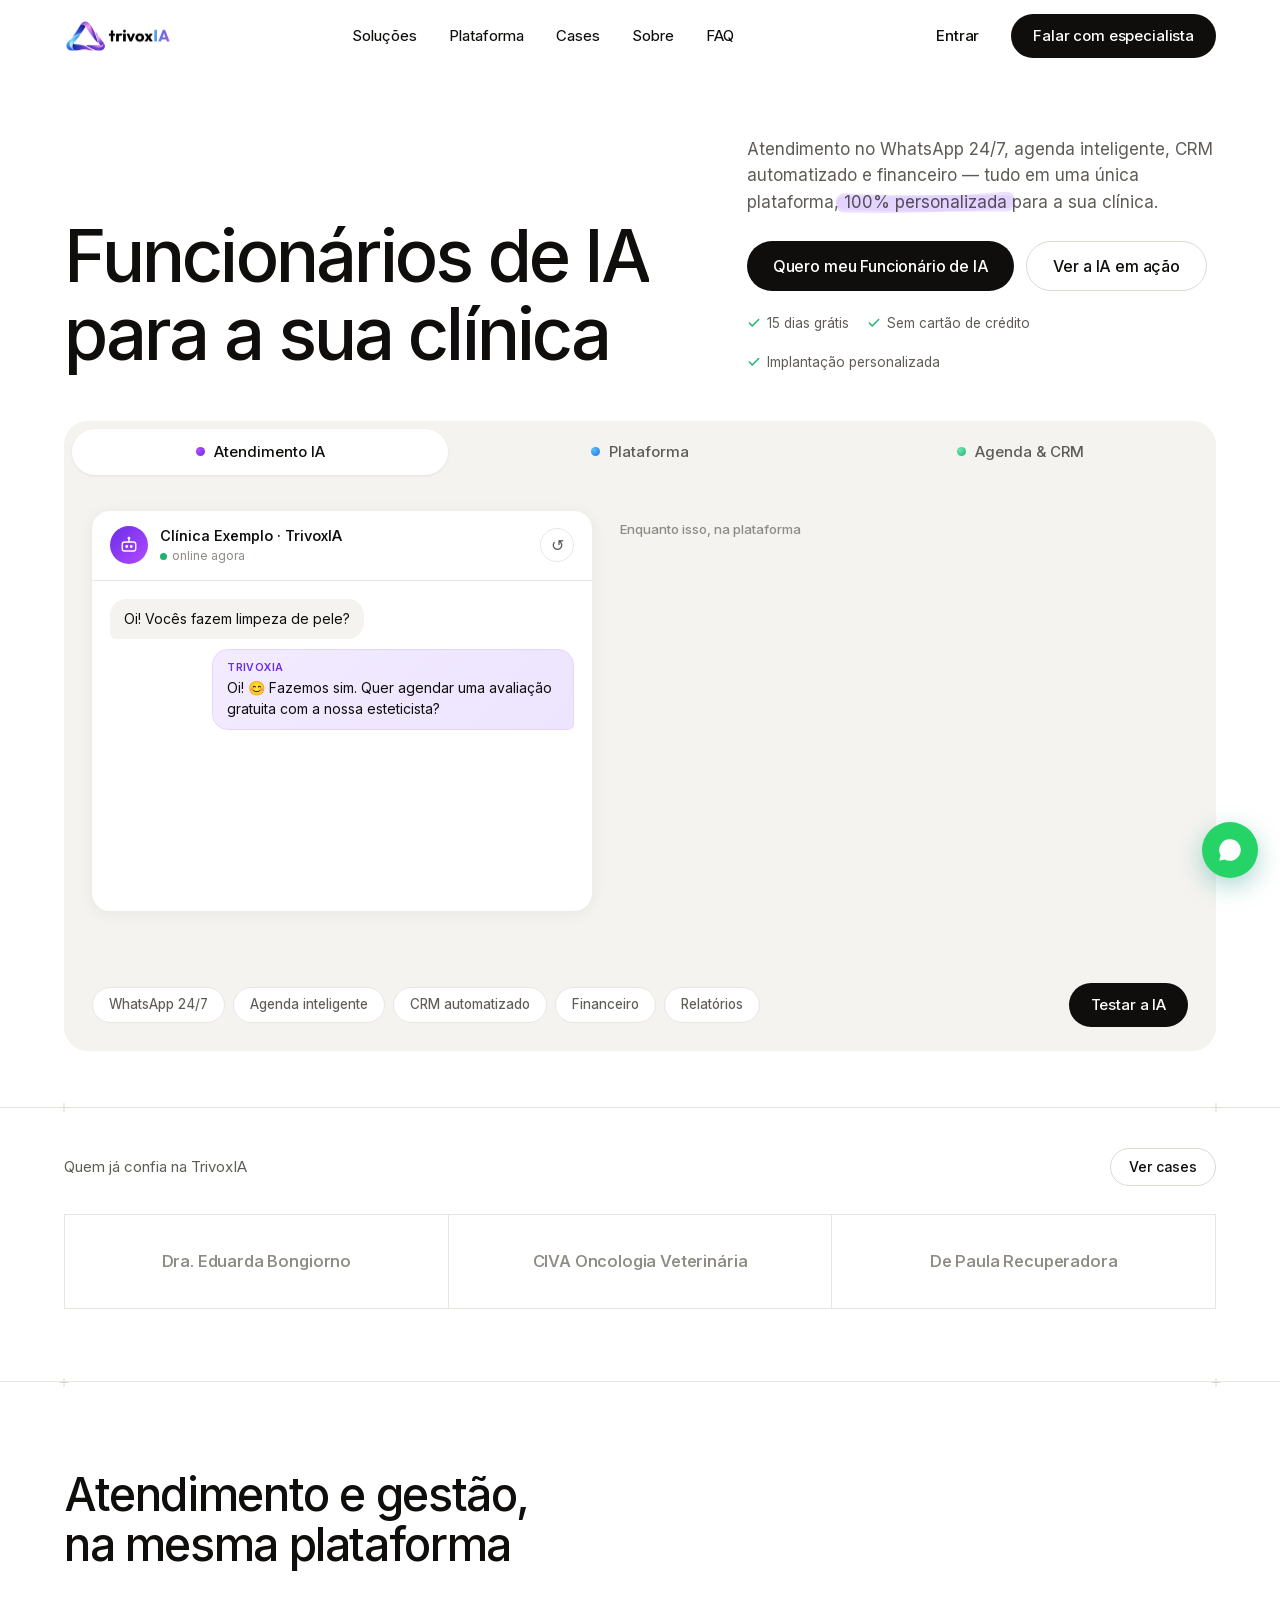
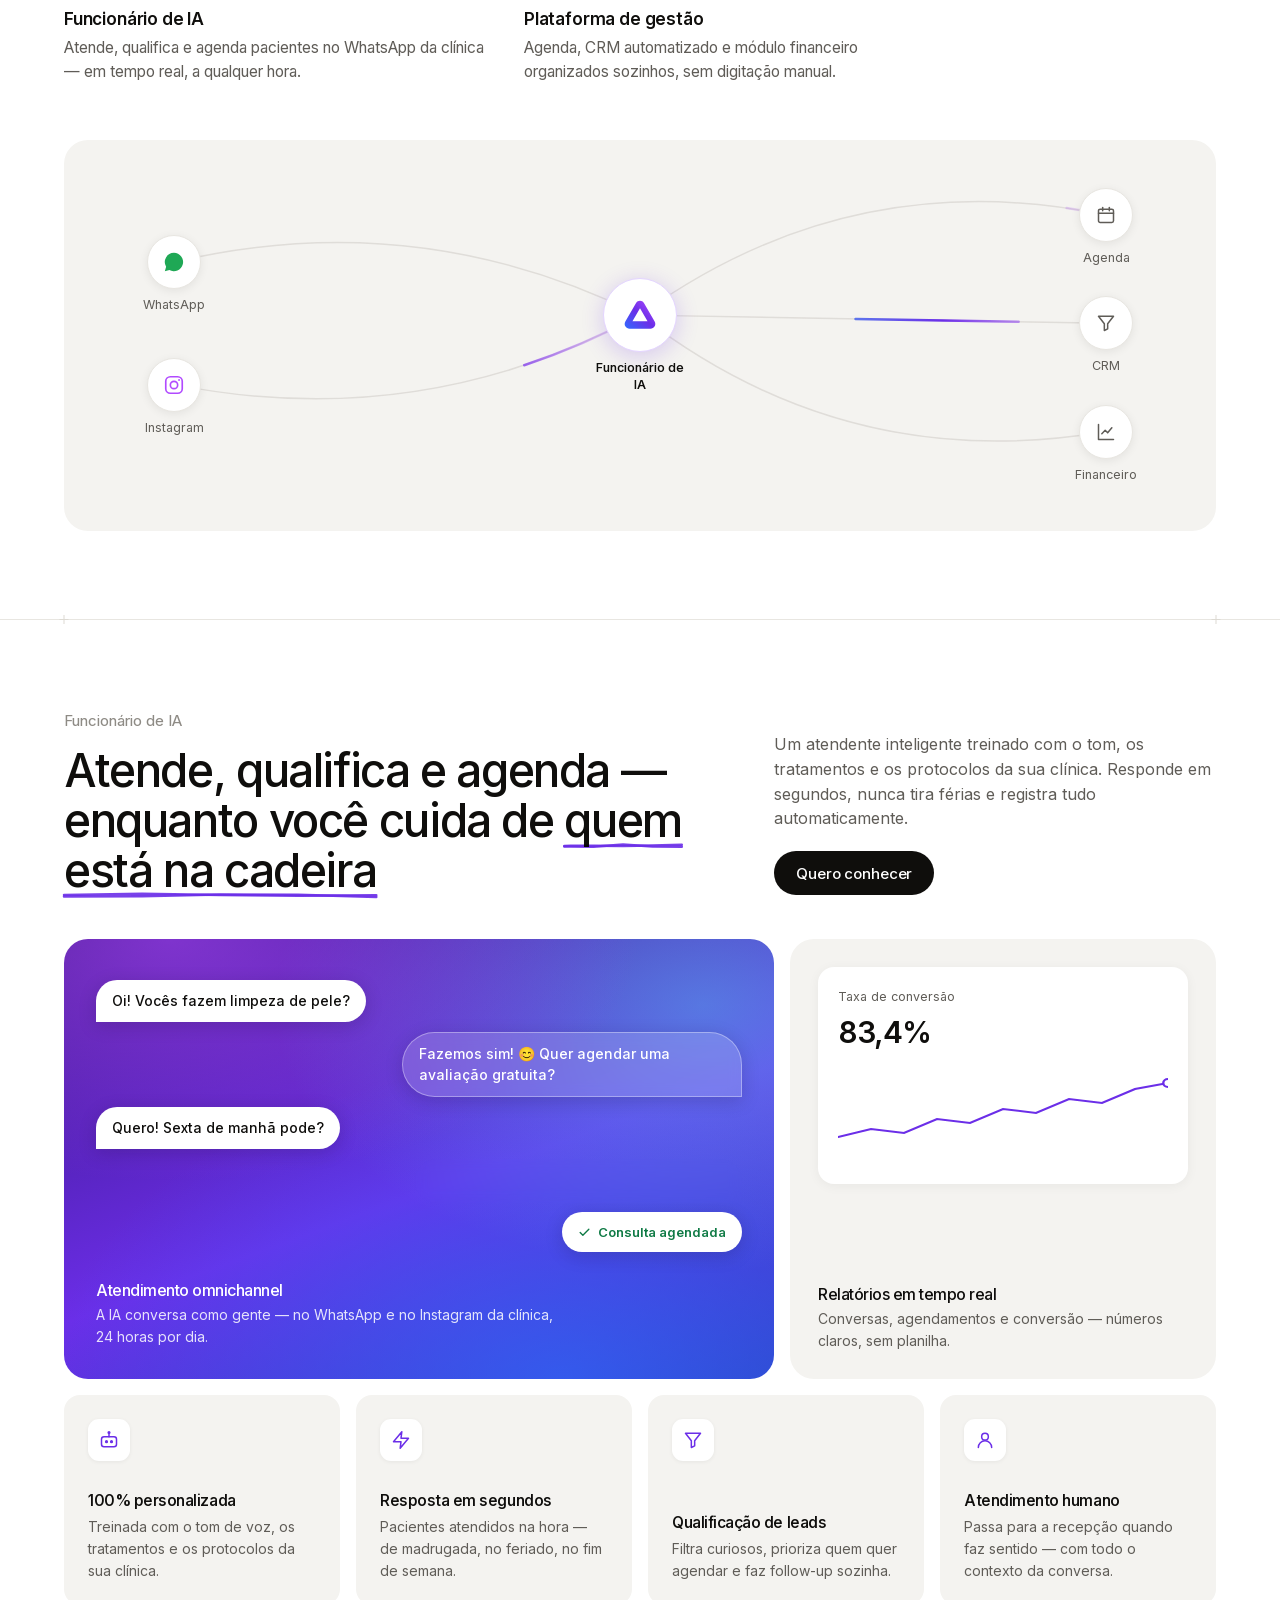
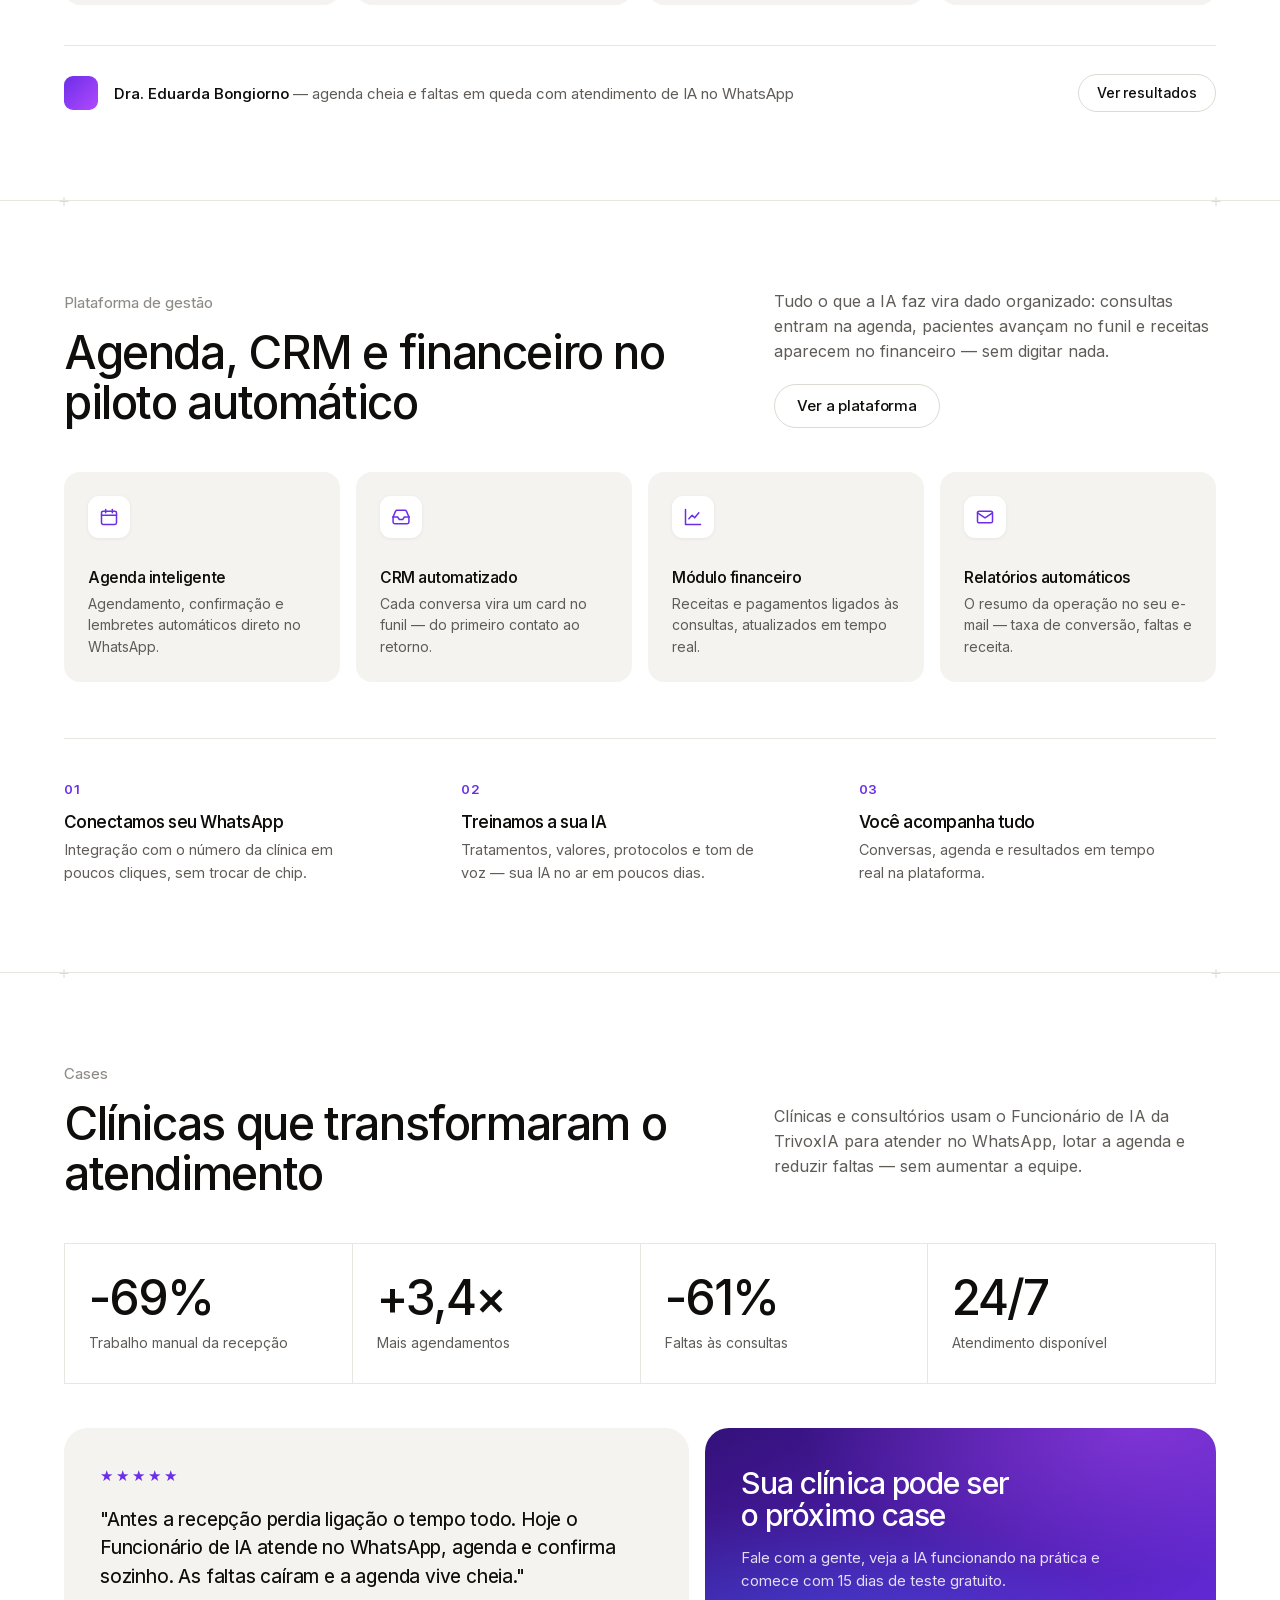
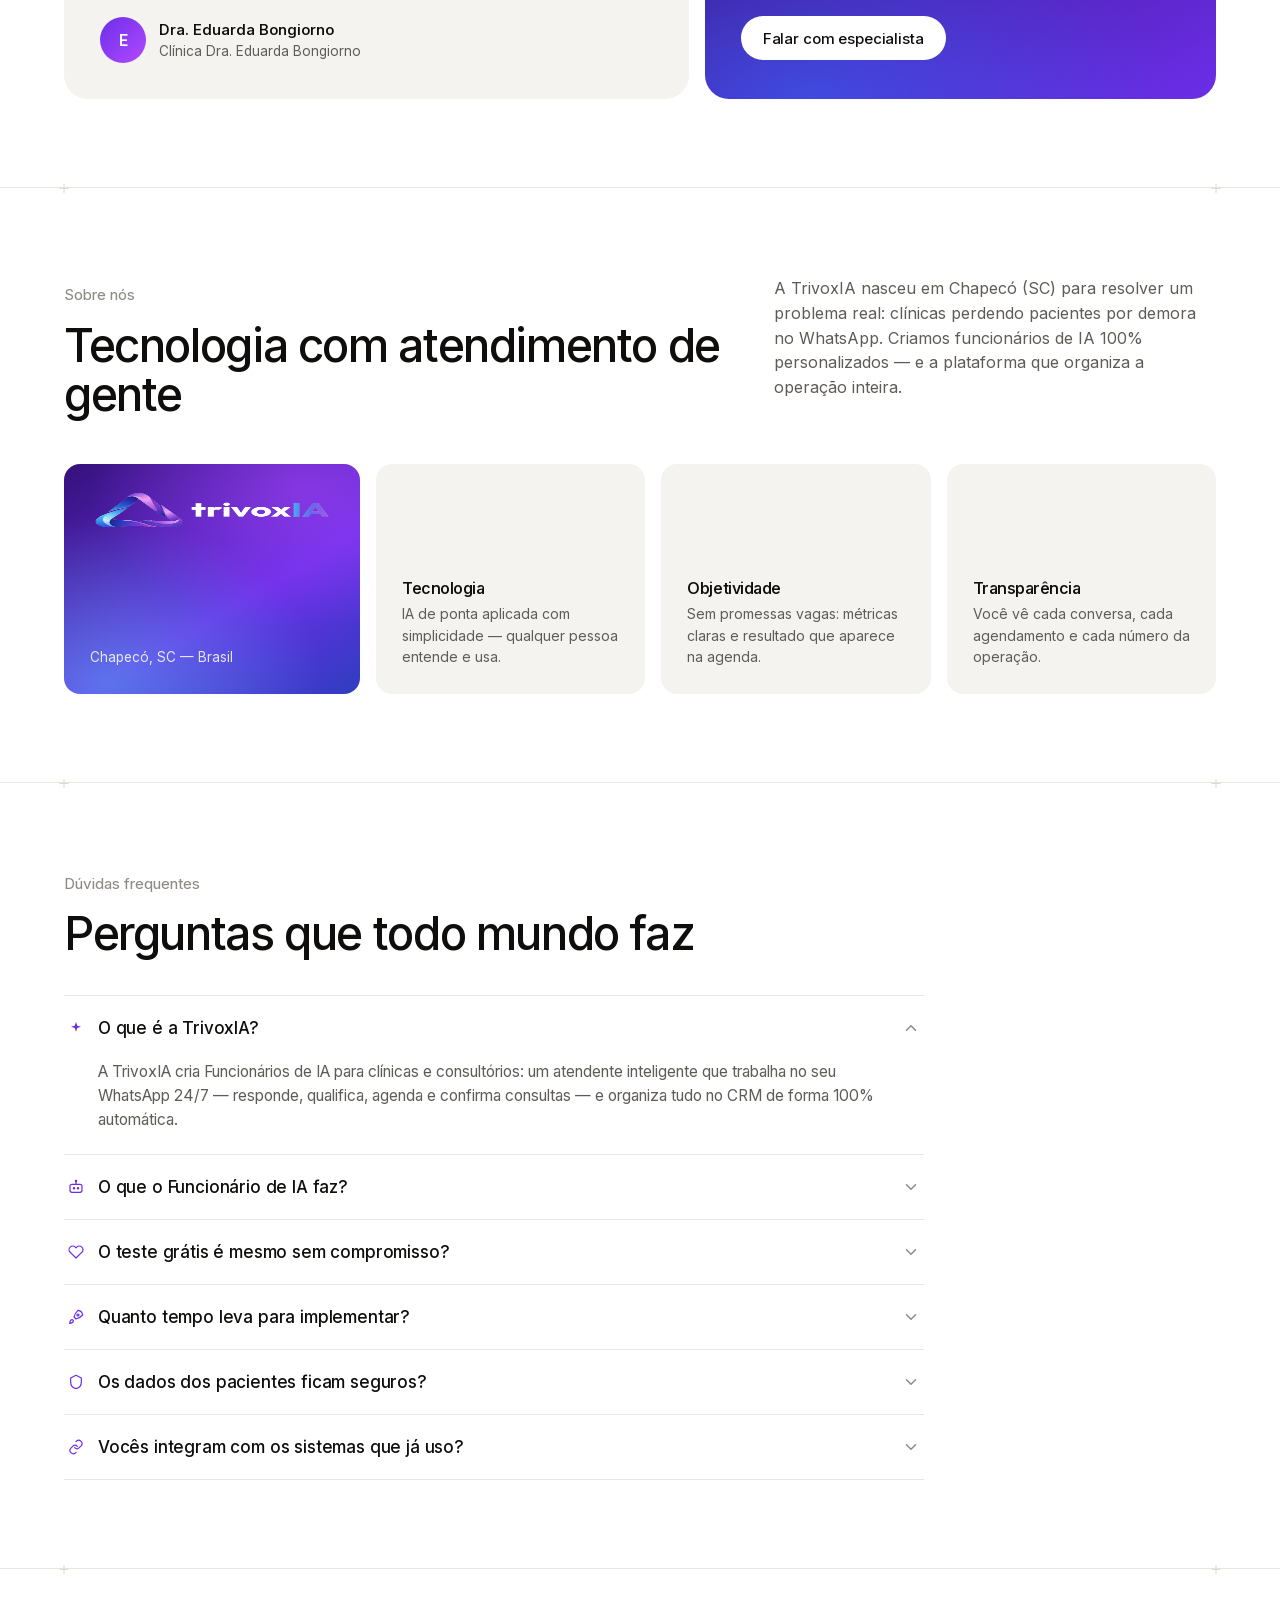
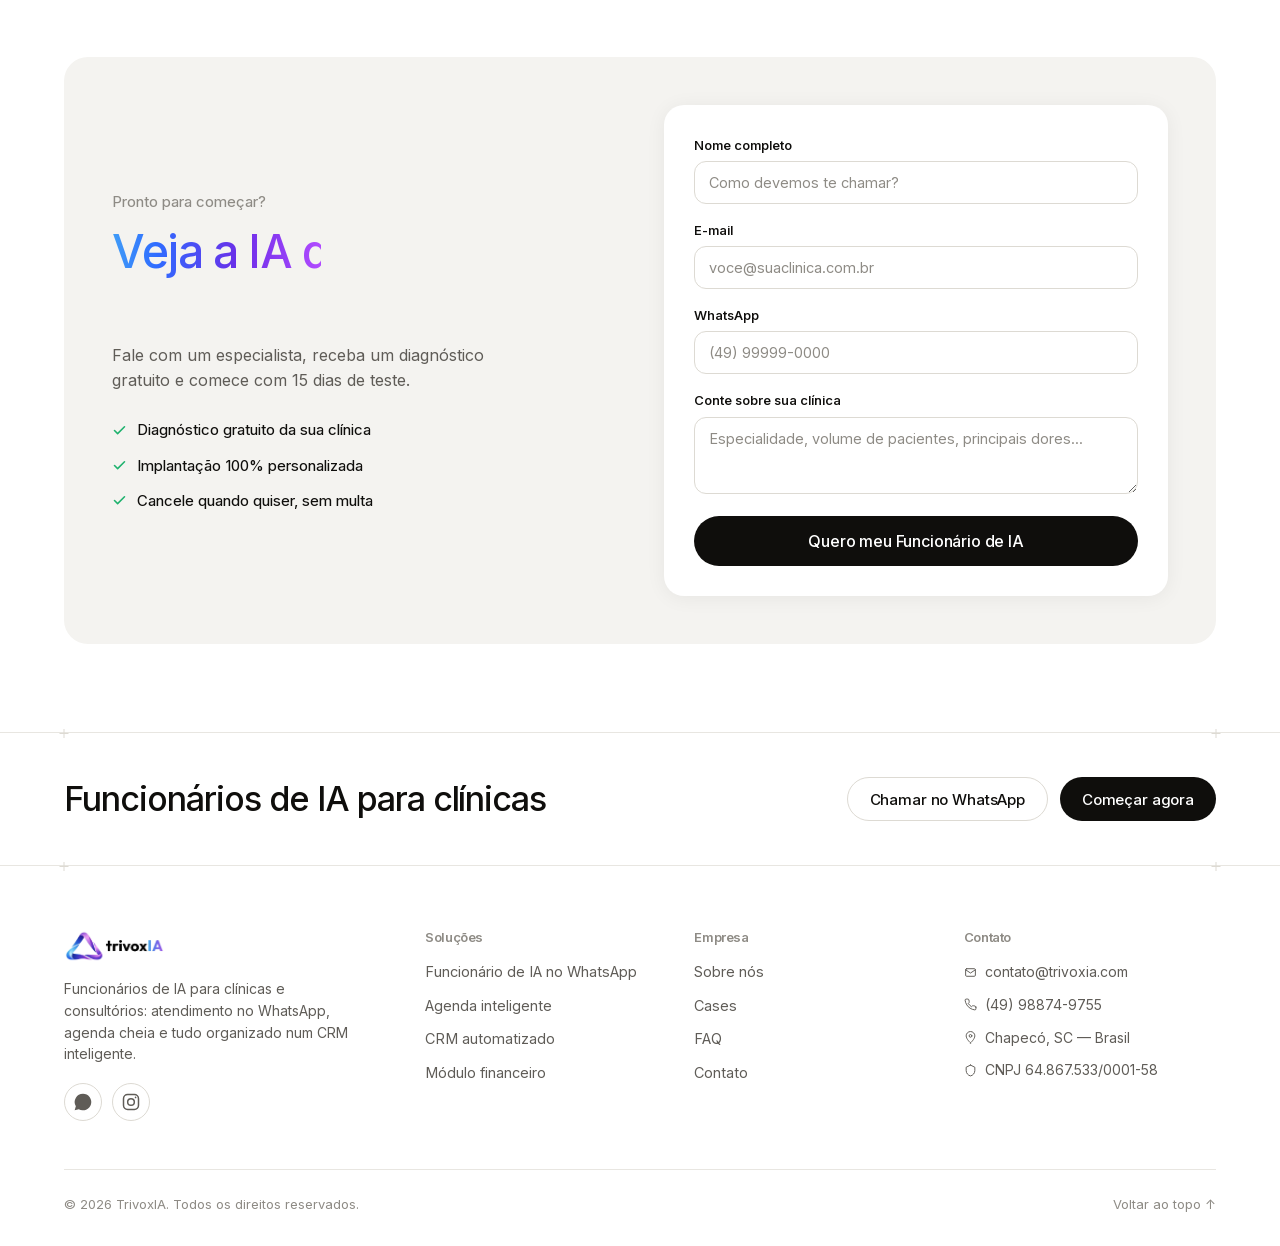
==== commit dd395a31: "Efeitos visuais: text reveal, marcador desenhado e diagrama com feixes animados Renomeia 'Transbordo" ====
--- a/index.html
+++ b/index.html
@@ -74,9 +74,9 @@
   <section class="hero">
     <div class="container">
       <div class="hero-grid">
-        <h1>Funcionários de IA<br>para a sua clínica</h1>
+        <h1><span class="dia" data-dia data-dia-autoplay>Funcionários de IA<br>para a sua clínica</span></h1>
         <div class="hero-aside">
-          <p>Atendimento no WhatsApp 24/7, agenda inteligente, CRM automatizado e financeiro — tudo em uma única plataforma, 100% personalizada para a sua clínica.</p>
+          <p>Atendimento no WhatsApp 24/7, agenda inteligente, CRM automatizado e financeiro — tudo em uma única plataforma, <span class="mk" data-marker="highlight">100% personalizada</span> para a sua clínica.</p>
           <div class="hero-actions">
             <a href="#contato" class="btn btn-primary btn-lg">Quero meu Funcionário de IA</a>
             <a href="#demo" class="btn btn-outline btn-lg">Ver a IA em ação</a>
@@ -252,6 +252,23 @@
           <p>Agenda, CRM automatizado e módulo financeiro organizados sozinhos, sem digitação manual.</p>
         </div>
       </div>
+
+      <!-- diagrama de integração (animated beams) -->
+      <div class="integ reveal" id="integ" aria-label="Diagrama: WhatsApp e Instagram conectados ao Funcionário de IA, que alimenta agenda, CRM e financeiro">
+        <svg class="integ-svg" aria-hidden="true"></svg>
+        <div class="integ-col integ-in">
+          <div class="integ-node"><span class="integ-dot dot-wa"><svg width="22" height="22"><use href="#i-wa"/></svg></span><span class="integ-label">WhatsApp</span></div>
+          <div class="integ-node"><span class="integ-dot dot-ig"><svg width="22" height="22"><use href="#i-ig"/></svg></span><span class="integ-label">Instagram</span></div>
+        </div>
+        <div class="integ-col integ-mid">
+          <div class="integ-node"><span class="integ-dot dot-core"><img src="favicon.svg" alt="" width="34" height="34"></span><span class="integ-label"><strong>Funcionário de IA</strong></span></div>
+        </div>
+        <div class="integ-col integ-out">
+          <div class="integ-node"><span class="integ-dot"><svg width="20" height="20"><use href="#i-calendar"/></svg></span><span class="integ-label">Agenda</span></div>
+          <div class="integ-node"><span class="integ-dot"><svg width="20" height="20"><use href="#i-funnel"/></svg></span><span class="integ-label">CRM</span></div>
+          <div class="integ-node"><span class="integ-dot"><svg width="20" height="20"><use href="#i-chart"/></svg></span><span class="integ-label">Financeiro</span></div>
+        </div>
+      </div>
     </div>
   </section>
 
@@ -261,7 +278,7 @@
       <div class="section-head reveal">
         <div>
           <span class="eyebrow">Funcionário de IA</span>
-          <h2>Atende, qualifica e agenda — enquanto você cuida de quem está na cadeira</h2>
+          <h2>Atende, qualifica e agenda — enquanto você cuida de <span class="mk" data-marker="underline">quem está na cadeira</span></h2>
         </div>
         <div class="section-aside">
           <p>Um atendente inteligente treinado com o tom, os tratamentos e os protocolos da sua clínica. Responde em segundos, nunca tira férias e registra tudo automaticamente.</p>
@@ -452,7 +469,7 @@
       <div class="contact-box reveal">
         <div class="contact-left">
           <span class="eyebrow">Pronto para começar?</span>
-          <h2>Veja a IA da sua clínica funcionando</h2>
+          <h2><span class="dia" data-dia>Veja a IA da sua clínica funcionando</span></h2>
           <p>Fale com um especialista, receba um diagnóstico gratuito e comece com 15 dias de teste.</p>
           <div class="contact-bullets">
             <div><svg class="ic" width="15" height="15"><use href="#i-check"/></svg> Diagnóstico gratuito da sua clínica</div>
@@ -544,5 +561,6 @@
 <a href="https://wa.me/5549988749755" target="_blank" rel="noopener" class="fab-wa" aria-label="Falar no WhatsApp"><svg width="26" height="26"><use href="#i-wa"/></svg></a>
 
 <script src="js/main.js"></script>
+<script src="js/effects.js"></script>
 </body>
 </html>
--- a/css/style.css
+++ b/css/style.css
@@ -654,6 +654,83 @@
 }
 .intro-cols h3 { font-size: 17px; font-weight: 600; letter-spacing: -0.01em; margin-bottom: 8px; }
 .intro-cols p { color: var(--ink-2); font-size: 15.5px; }
+
+/* ---- marcador (highlighter) ---- */
+.mk-host { position: relative; }
+.mk-svg {
+  position: absolute;
+  inset: 0;
+  width: 100%;
+  height: 100%;
+  overflow: visible;
+  pointer-events: none;
+  z-index: 1;
+  mix-blend-mode: multiply;
+}
+
+/* ---- diagrama de integração (animated beams) ---- */
+.integ {
+  position: relative;
+  display: grid;
+  grid-template-columns: 1fr auto 1fr;
+  align-items: center;
+  gap: 24px;
+  background: var(--panel);
+  border-radius: var(--r-panel);
+  padding: 48px 64px;
+  margin-top: 56px;
+  min-height: 320px;
+}
+.integ-svg {
+  position: absolute;
+  inset: 0;
+  width: 100%;
+  height: 100%;
+  pointer-events: none;
+}
+.integ-col {
+  position: relative;
+  display: flex;
+  flex-direction: column;
+  gap: 44px;
+  z-index: 1;
+}
+.integ-in { align-items: flex-start; }
+.integ-mid { align-items: center; }
+.integ-out { align-items: flex-end; gap: 30px; }
+.integ-node {
+  display: flex;
+  flex-direction: column;
+  align-items: center;
+  gap: 8px;
+  width: 92px;
+}
+.integ-dot {
+  width: 54px;
+  height: 54px;
+  border-radius: 50%;
+  background: #fff;
+  border: 1px solid var(--line);
+  box-shadow: 0 2px 10px rgba(15, 14, 12, 0.07);
+  display: grid;
+  place-items: center;
+  color: var(--ink-2);
+}
+.dot-wa { color: #1FA855; }
+.dot-ig { color: #B14AFF; }
+.dot-core {
+  width: 74px;
+  height: 74px;
+  box-shadow: 0 4px 22px rgba(107, 46, 232, 0.22);
+  border-color: #E4D5FF;
+}
+.integ-label {
+  font-size: 12.5px;
+  color: var(--ink-2);
+  text-align: center;
+  line-height: 1.3;
+}
+.integ-label strong { color: var(--ink); font-weight: 550; }
 
 .product { padding: 88px 0; }
 .section-head {
@@ -1142,6 +1219,10 @@
   .cards-4 { grid-template-columns: 1fr; }
   .mini-card { min-height: 0; }
   .process { grid-template-columns: 1fr; gap: 26px; }
+  .integ { grid-template-columns: 1fr; padding: 28px 20px; gap: 36px; }
+  .integ-col { flex-direction: row; justify-content: center; gap: 20px; }
+  .integ-in, .integ-out { align-items: center; }
+  .integ-node { width: 84px; }
   .about-grid { grid-template-columns: 1fr; }
   .about-card { min-height: 0; padding: 22px; }
   .about-brand { min-height: 180px; }
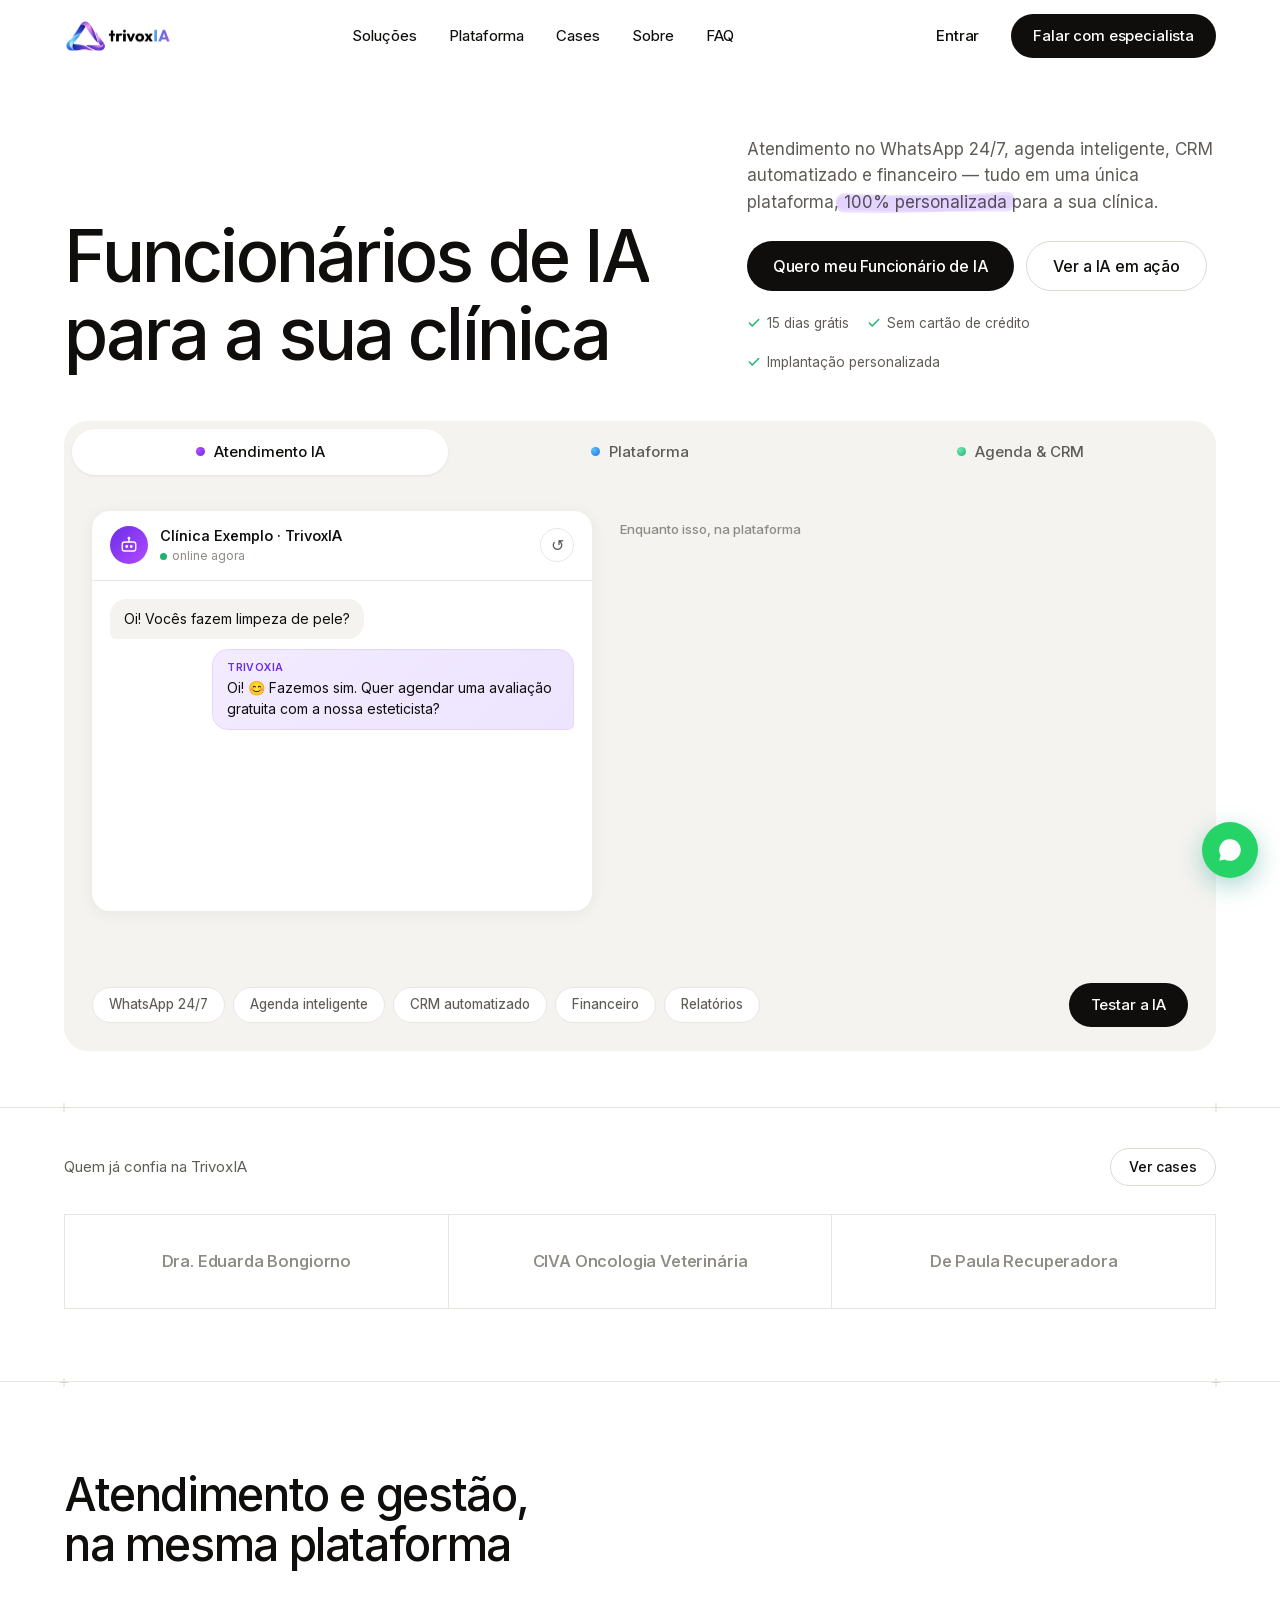
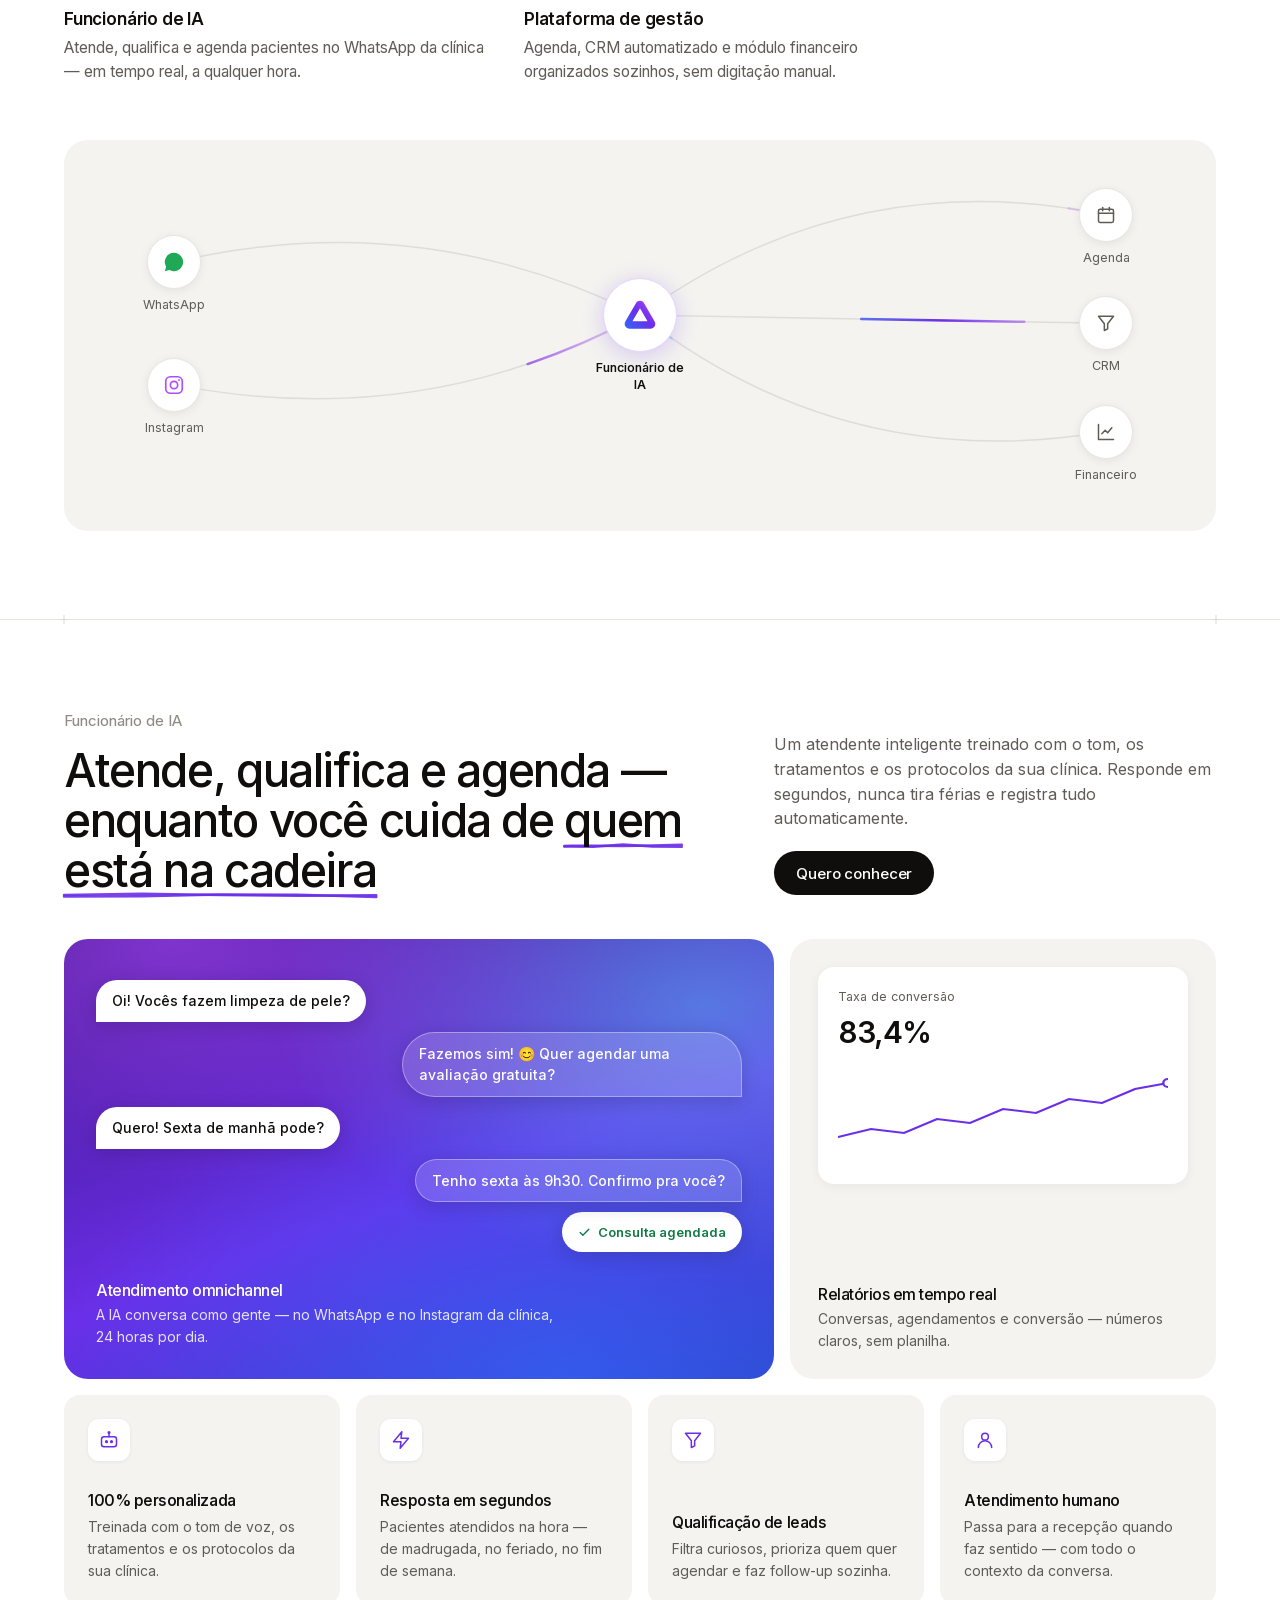
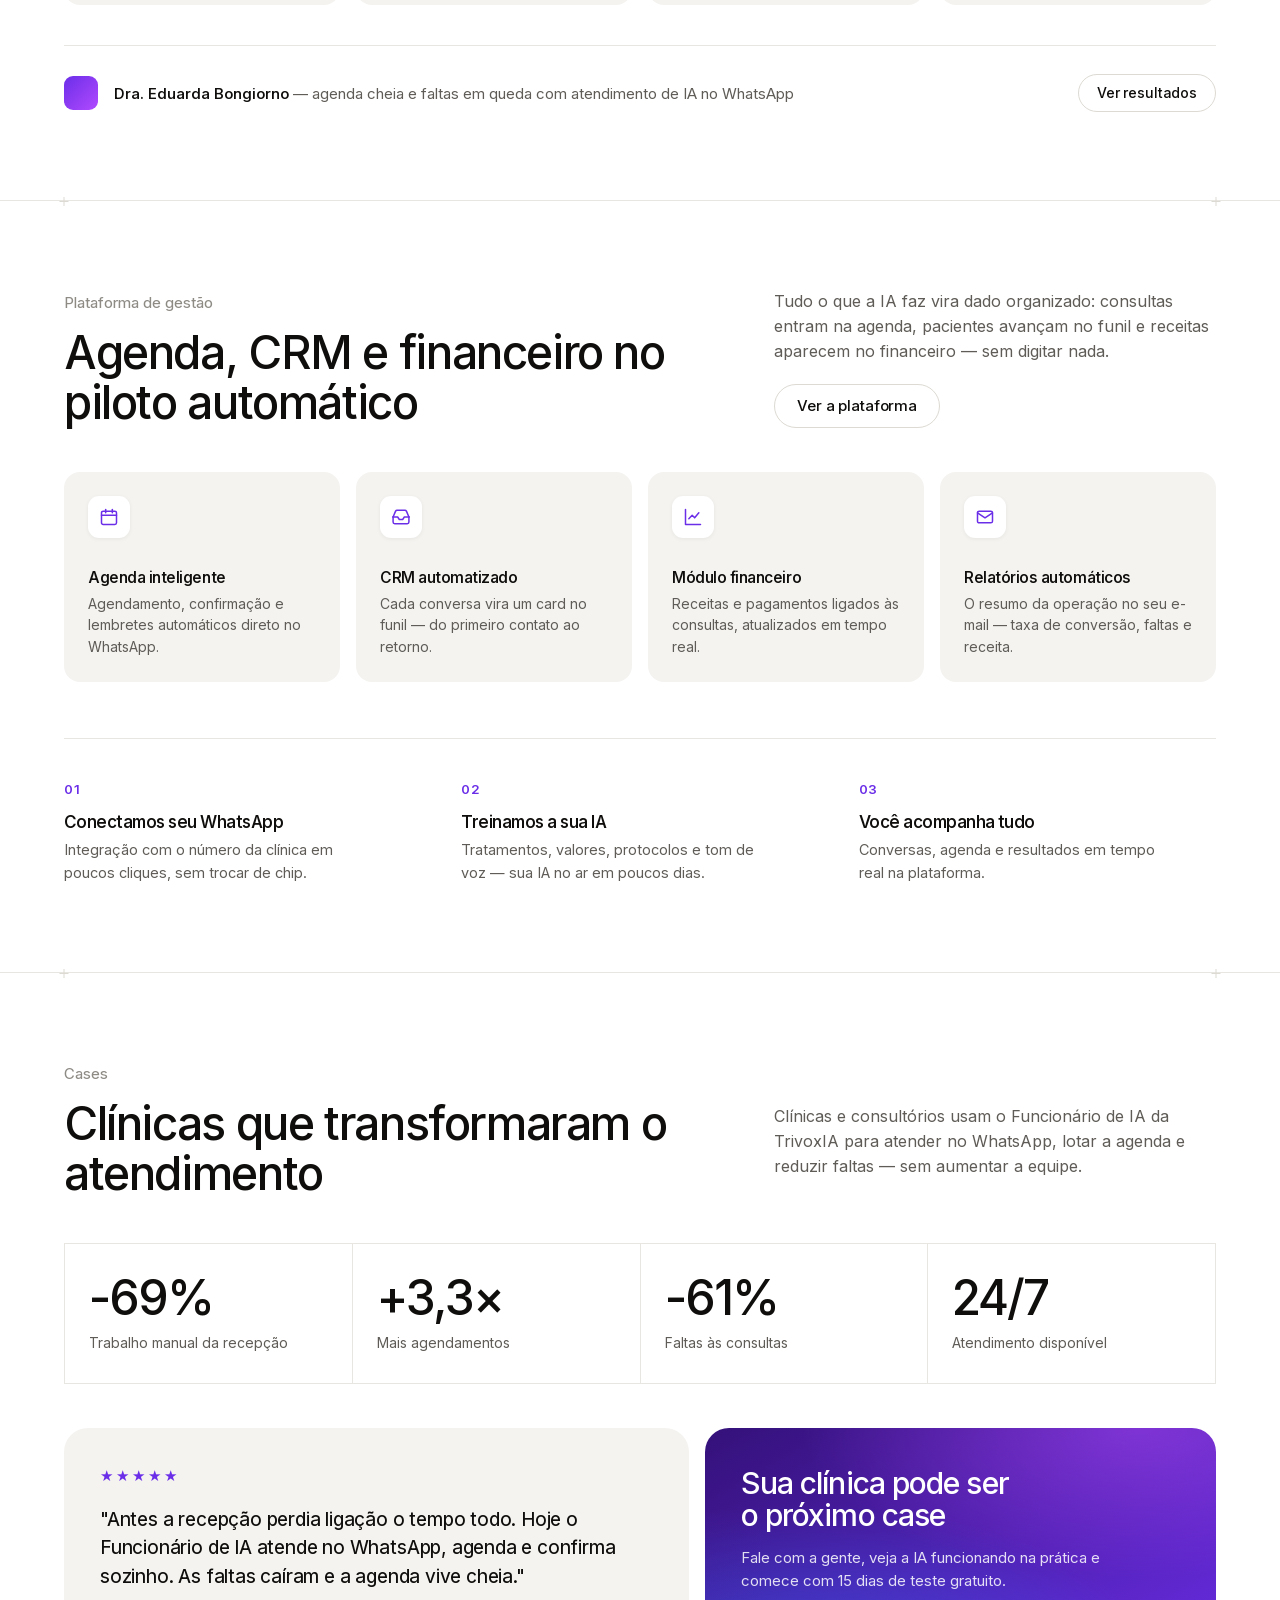
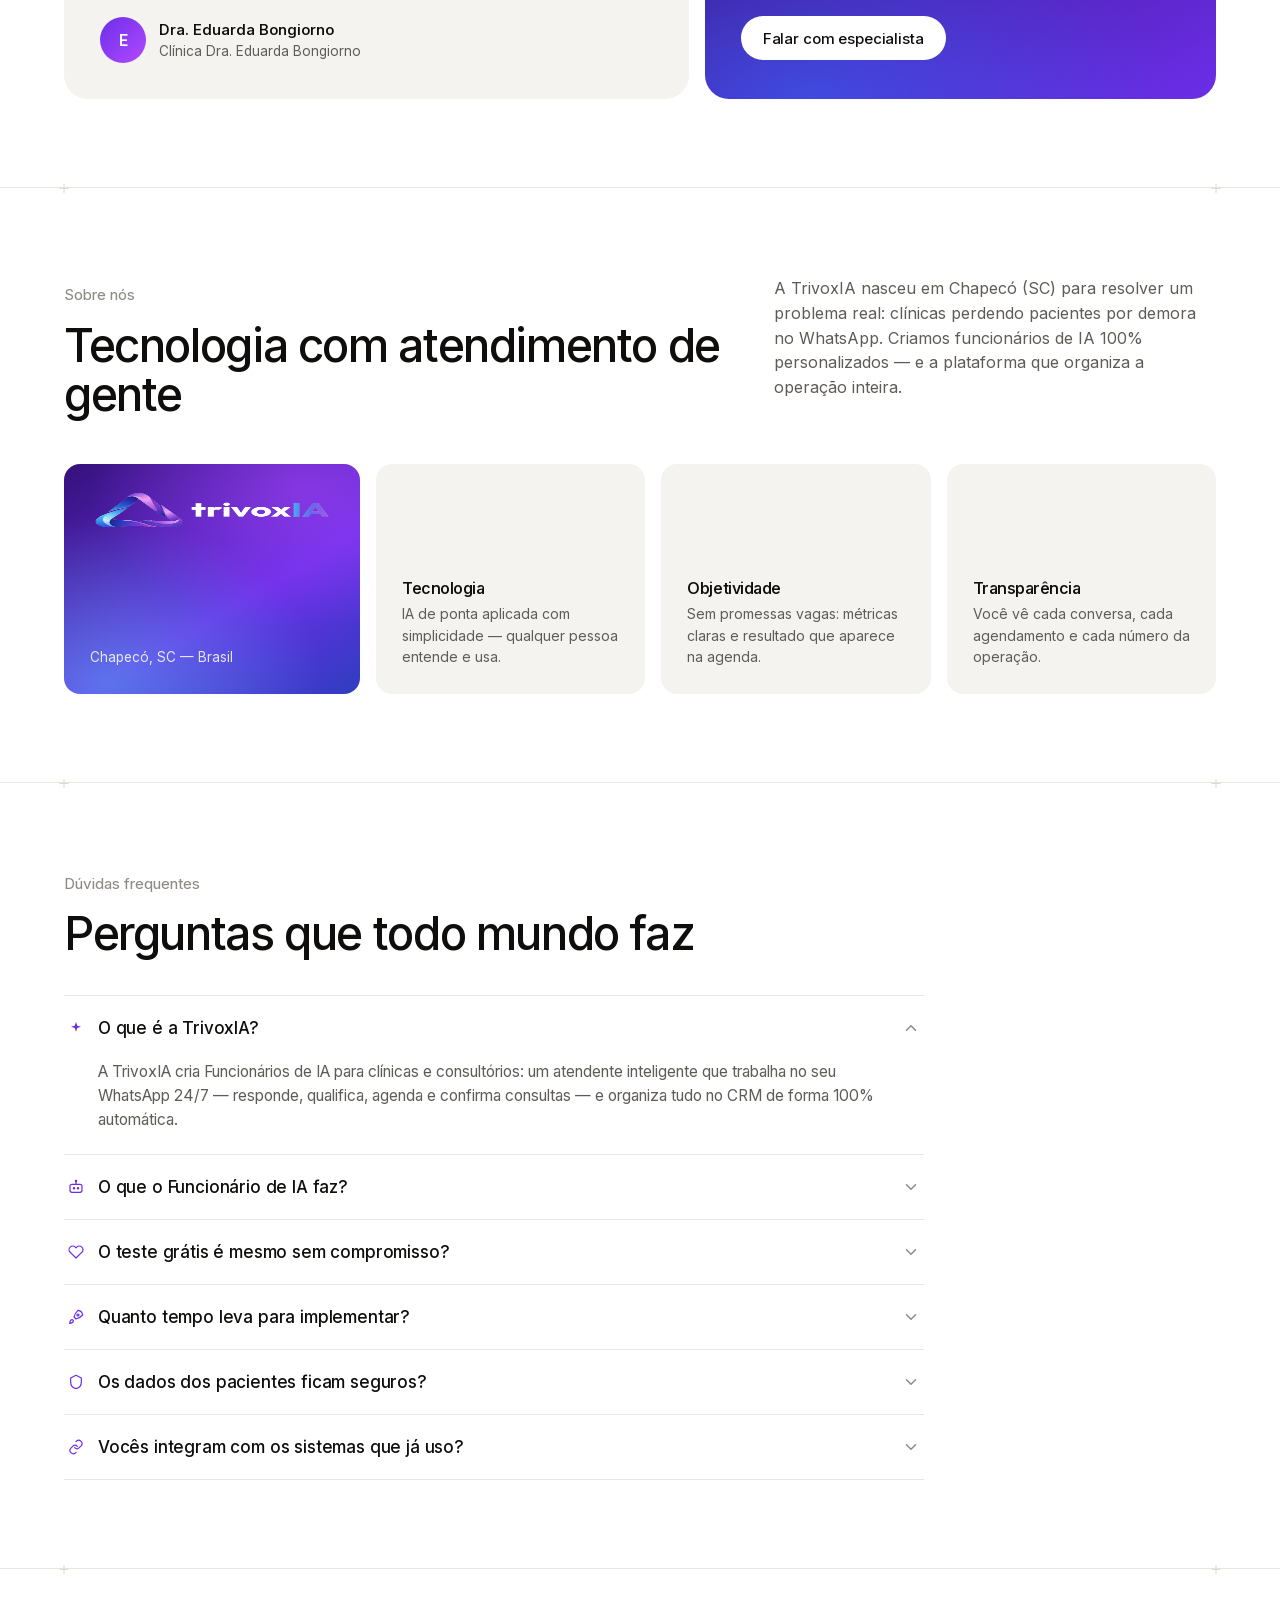
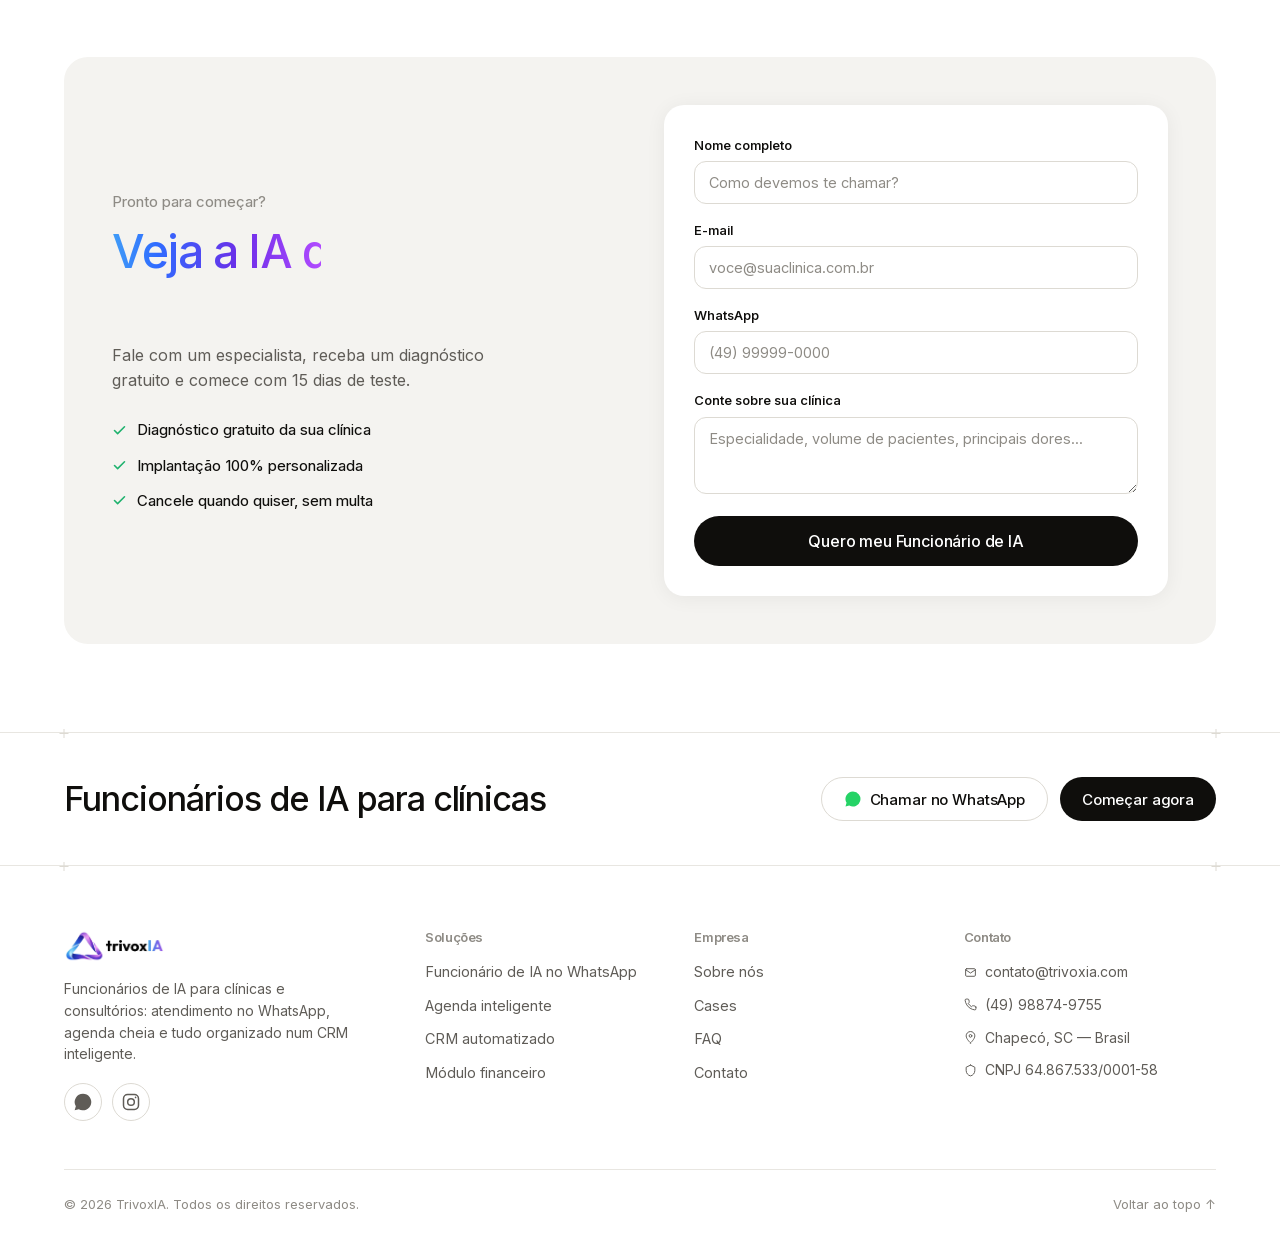
==== commit a28b291f: "Adiciona icone verde do WhatsApp no botao 'Chamar no WhatsApp' Co-Authored-By: Claude Fable 5 <norep" ====
--- a/index.html
+++ b/index.html
@@ -510,7 +510,7 @@
     <div class="container prefooter-inner">
       <h3>Funcionários de IA para clínicas</h3>
       <div class="prefooter-ctas">
-        <a href="https://wa.me/5549988749755" target="_blank" rel="noopener" class="btn btn-outline">Chamar no WhatsApp</a>
+        <a href="https://wa.me/5549988749755" target="_blank" rel="noopener" class="btn btn-outline"><svg class="ic-wa" width="18" height="18"><use href="#i-wa"/></svg> Chamar no WhatsApp</a>
         <a href="#contato" class="btn btn-primary">Começar agora</a>
       </div>
     </div>
--- a/css/style.css
+++ b/css/style.css
@@ -117,6 +117,7 @@
 .btn-outline:hover { background: var(--panel); }
 .btn-ghost { background: transparent; color: var(--ink); }
 .btn-ghost:hover { background: var(--panel); }
+.ic-wa { color: var(--wa); flex: none; }
 
 /* ---------------- header ---------------- */
 .header {
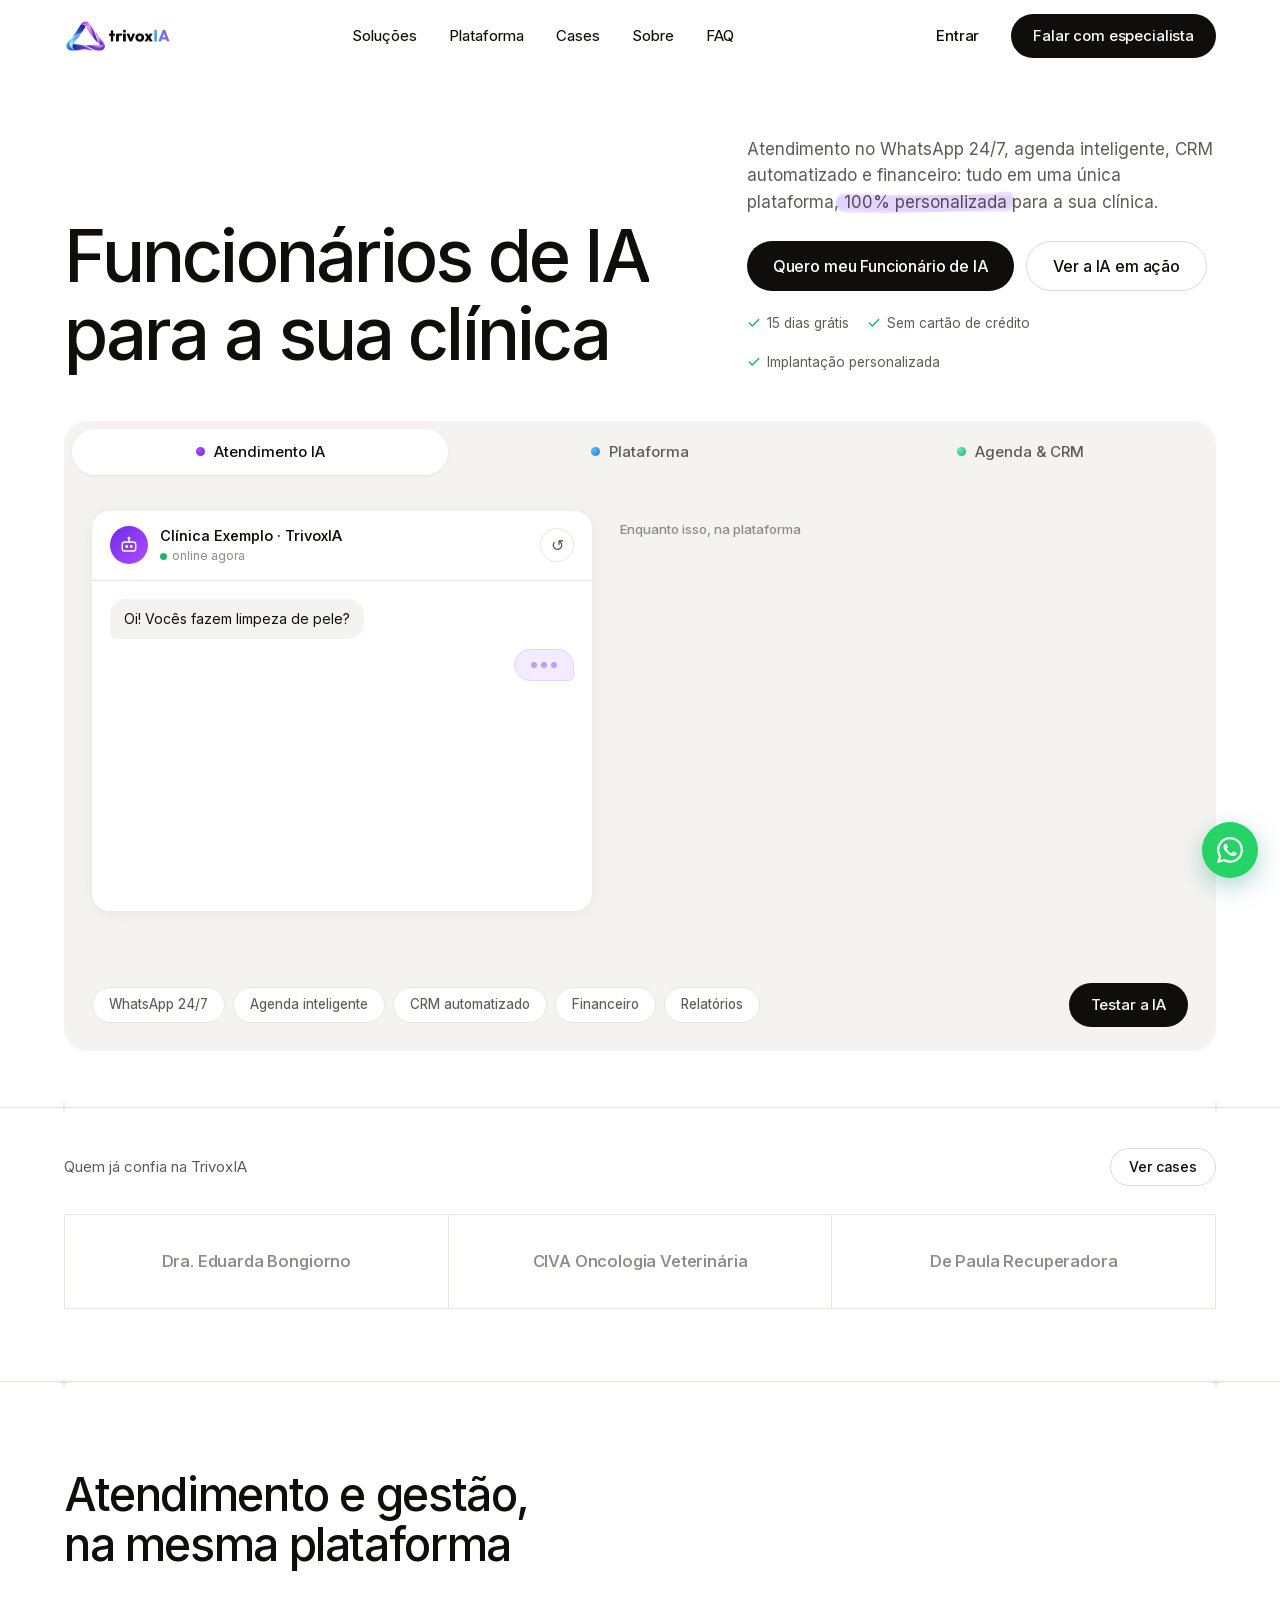
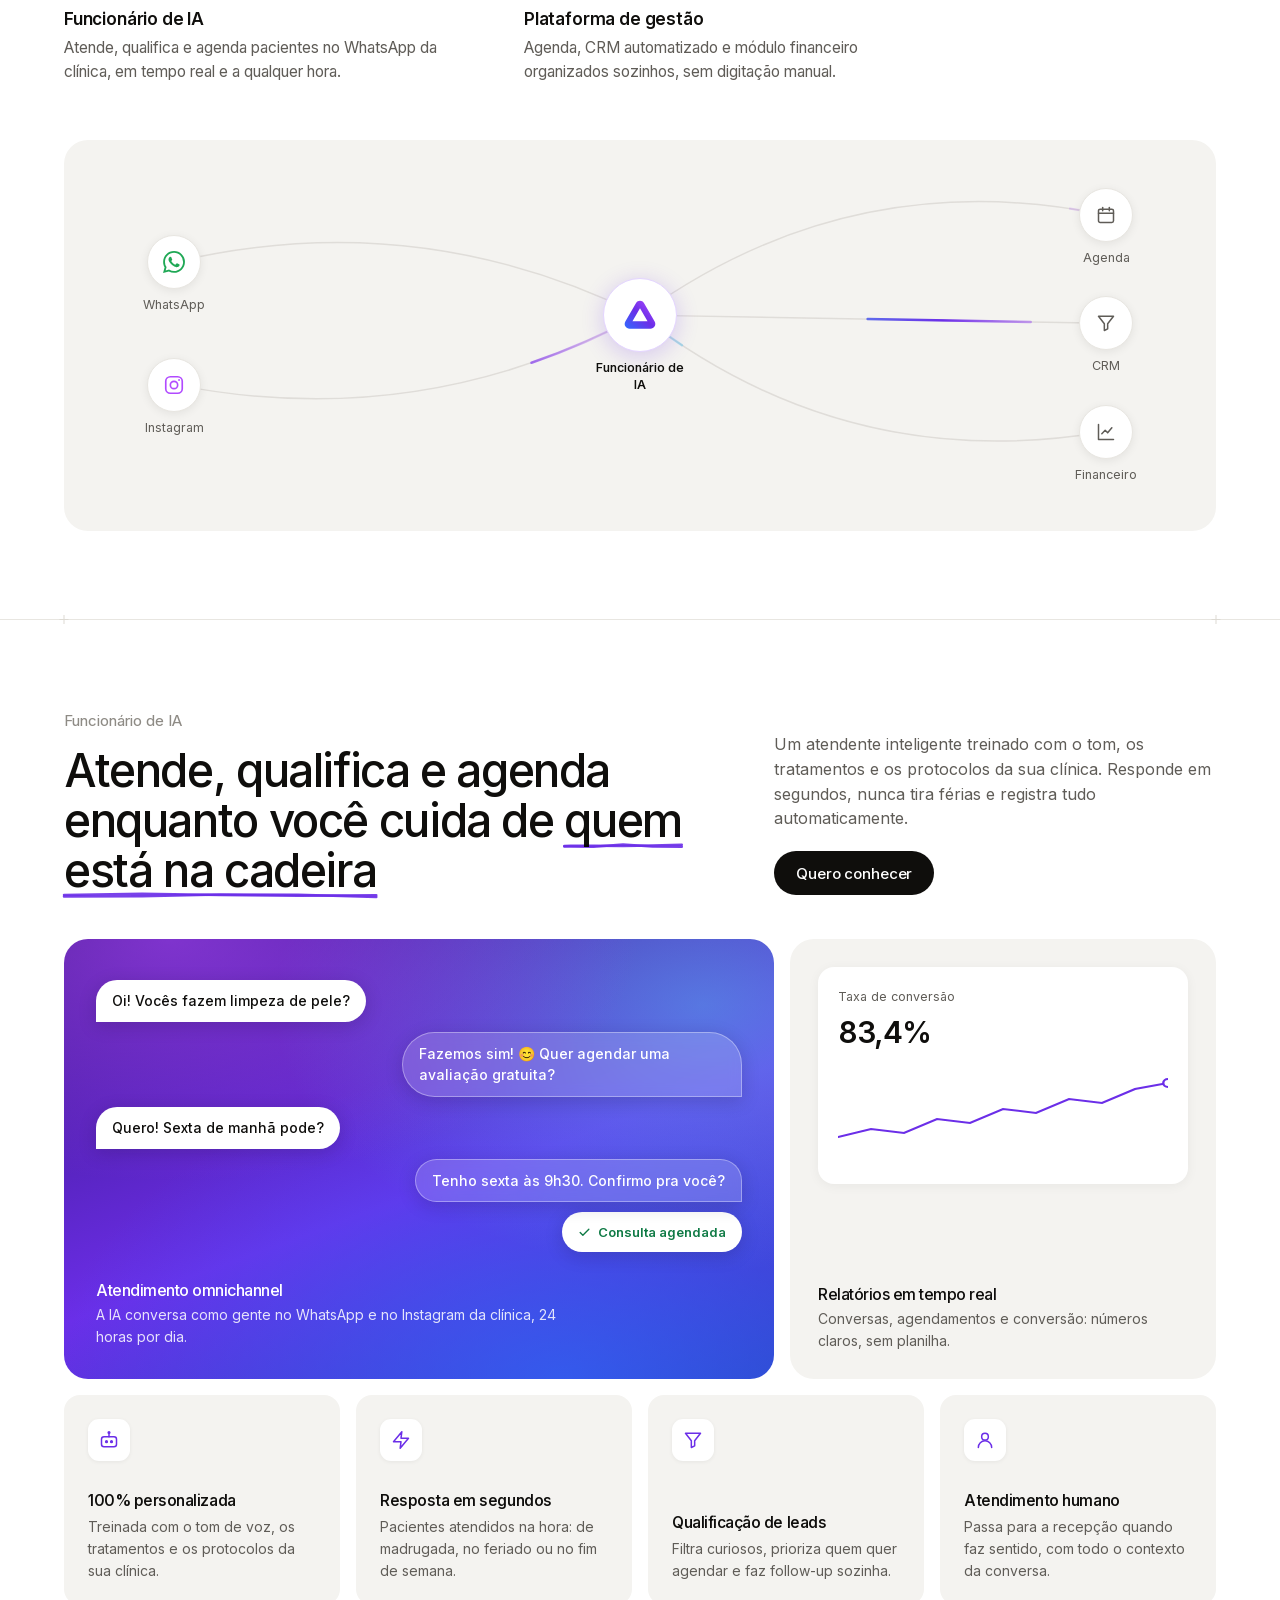
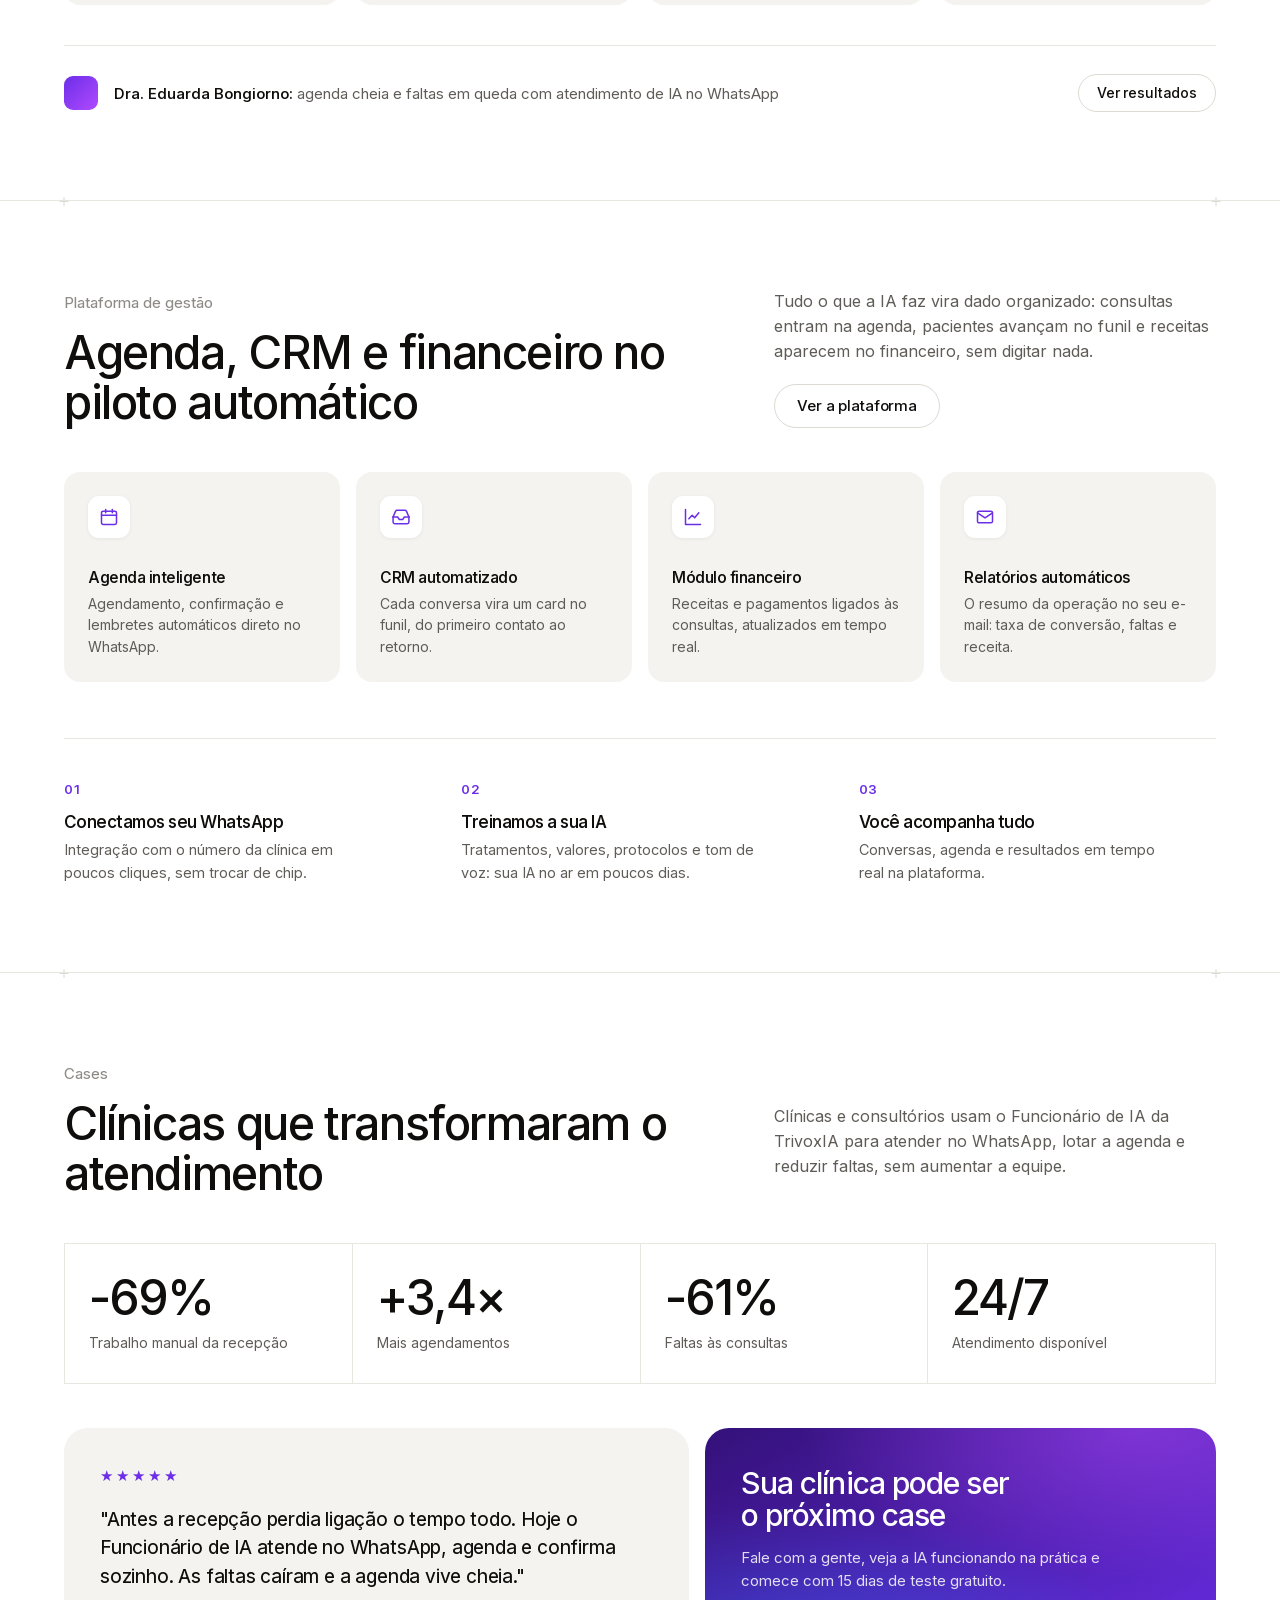
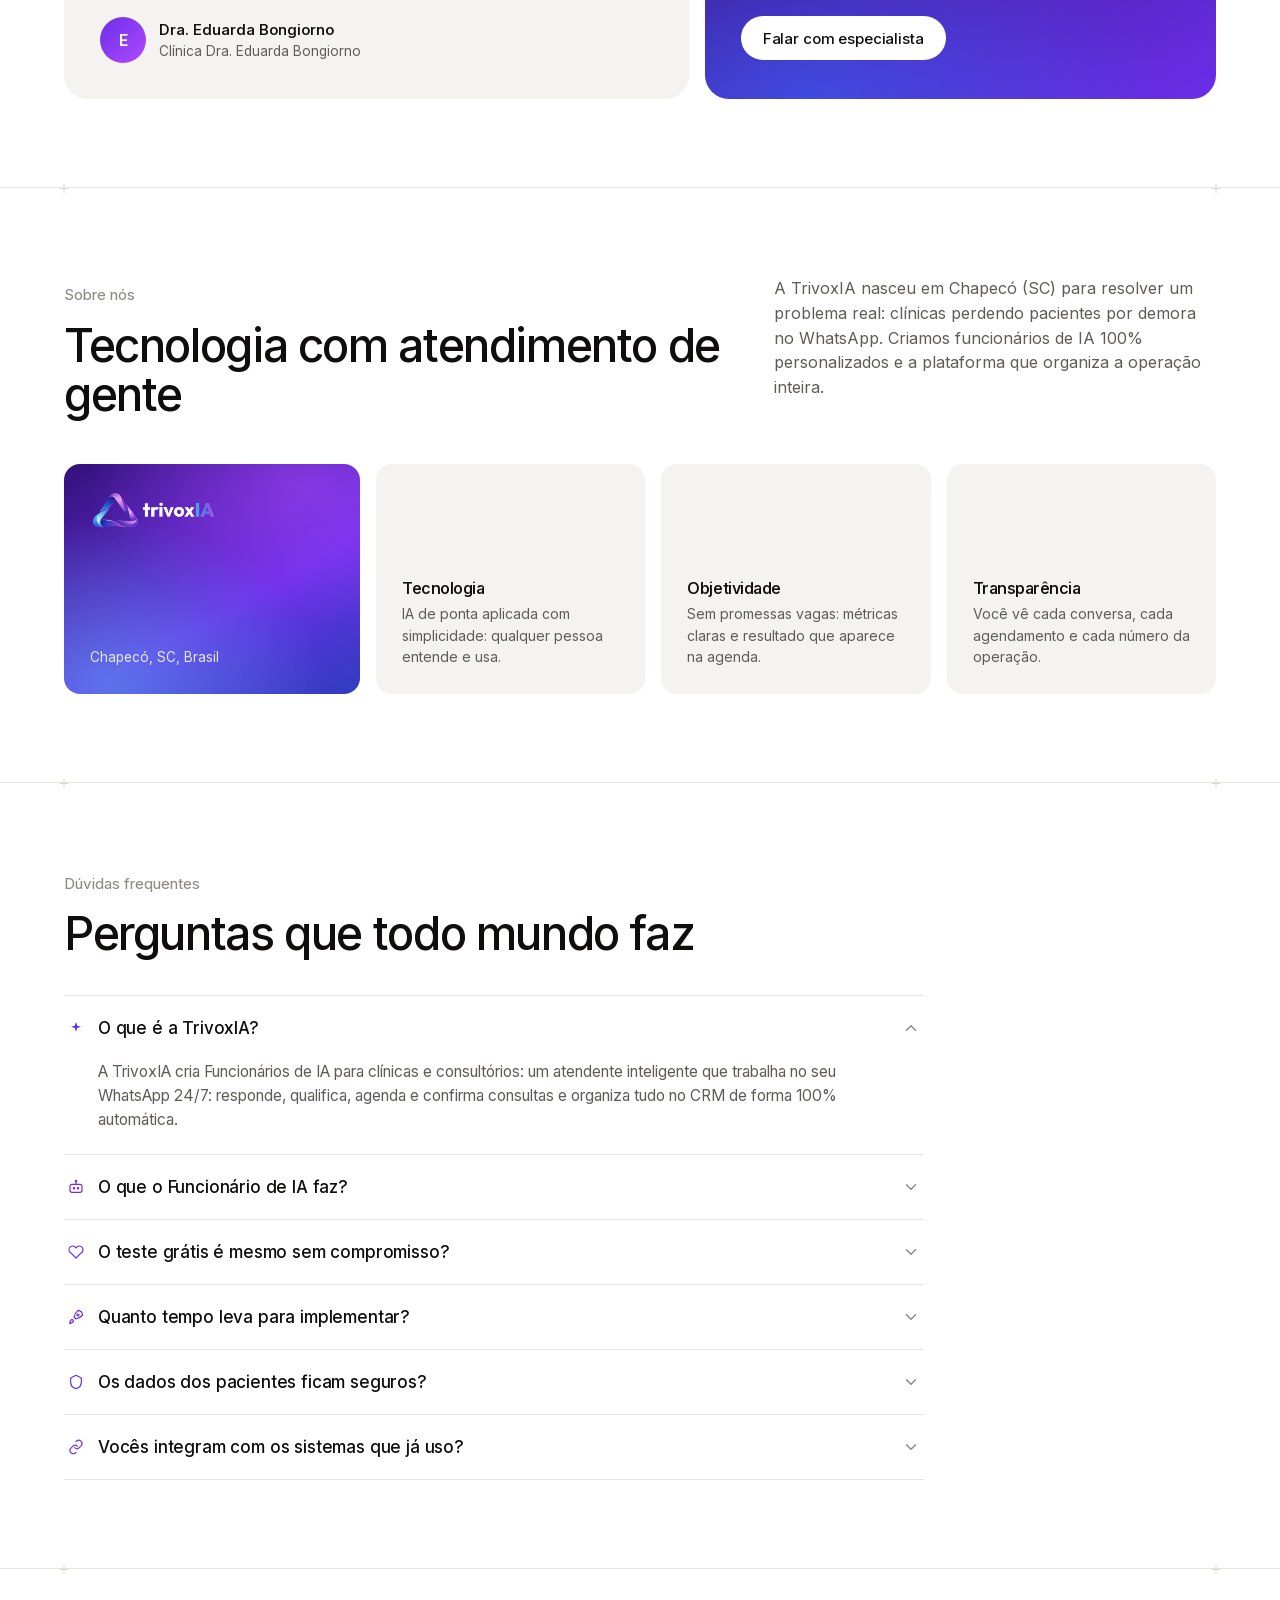
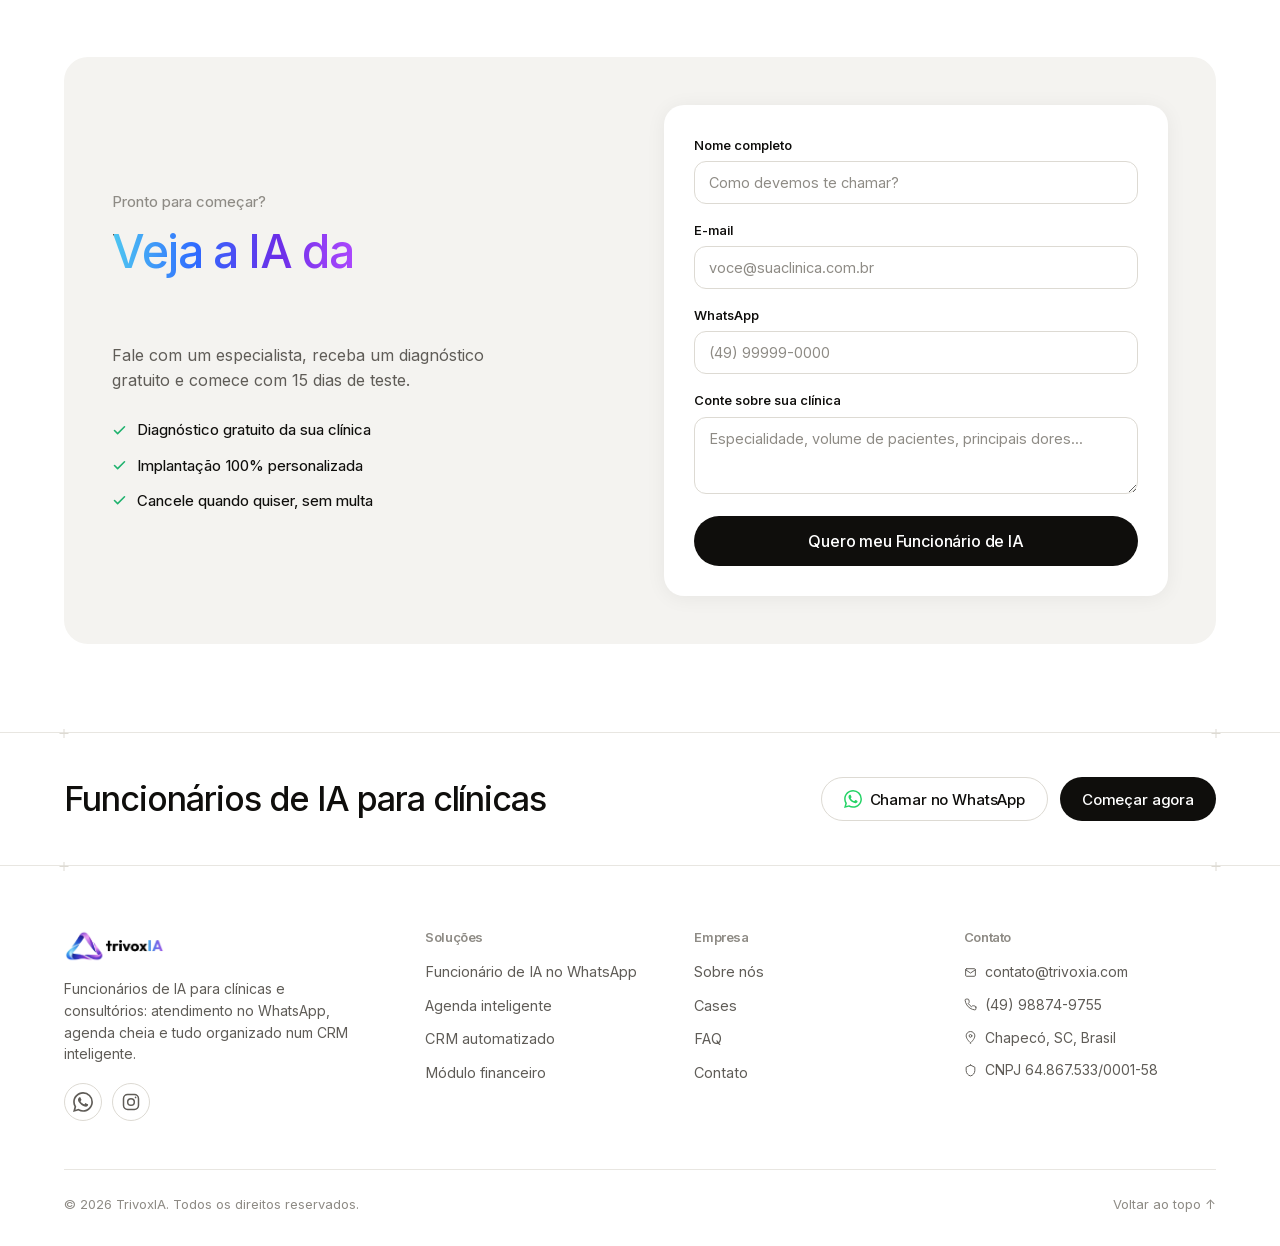
==== commit bd0ad255: "Corrige logo esticado no card Sobre, troca travessoes por pontuacao adequada e usa o logo oficial do" ====
--- a/index.html
+++ b/index.html
@@ -3,7 +3,7 @@
 <head>
   <meta charset="UTF-8">
   <meta name="viewport" content="width=device-width, initial-scale=1.0">
-  <title>TrivoxIA — Funcionário de IA para clínicas de estética</title>
+  <title>TrivoxIA | Funcionário de IA para clínicas de estética</title>
   <meta name="description" content="A TrivoxIA cria funcionários de IA 100% personalizados para clínicas de estética: atendimento no WhatsApp 24/7, agenda inteligente, CRM automatizado e financeiro em uma única plataforma.">
   <link rel="icon" type="image/svg+xml" href="favicon.svg">
   <link rel="icon" type="image/x-icon" href="favicon.ico">
@@ -12,8 +12,8 @@
   <meta name="theme-color" content="#6B2EE8">
   <link rel="preload" href="assets/fonts/inter-latin.woff2" as="font" type="font/woff2" crossorigin>
   <link rel="stylesheet" href="css/style.css">
-  <meta property="og:title" content="TrivoxIA — Funcionário de IA para clínicas de estética">
-  <meta property="og:description" content="Atendimento no WhatsApp 24/7, agenda cheia e CRM organizado — sem aumentar a equipe.">
+  <meta property="og:title" content="TrivoxIA | Funcionário de IA para clínicas de estética">
+  <meta property="og:description" content="Atendimento no WhatsApp 24/7, agenda cheia e CRM organizado, sem aumentar a equipe.">
   <meta property="og:type" content="website">
   <meta property="og:url" content="https://trivoxia.com">
 </head>
@@ -36,7 +36,7 @@
     <symbol id="i-phone" viewBox="0 0 24 24"><path d="M22 16.9v3a2 2 0 0 1-2.2 2 19.8 19.8 0 0 1-8.6-3.1 19.5 19.5 0 0 1-6-6 19.8 19.8 0 0 1-3.1-8.7A2 2 0 0 1 4 2h3a2 2 0 0 1 2 1.7c.1 1 .3 1.9.6 2.8a2 2 0 0 1-.4 2.1L7.9 10a16 16 0 0 0 6 6l1.4-1.3a2 2 0 0 1 2.1-.4c.9.3 1.8.5 2.8.6a2 2 0 0 1 1.7 2z" fill="none" stroke="currentColor" stroke-width="1.8" stroke-linecap="round" stroke-linejoin="round"/></symbol>
     <symbol id="i-pin" viewBox="0 0 24 24"><g fill="none" stroke="currentColor" stroke-width="1.8" stroke-linecap="round" stroke-linejoin="round"><path d="M12 22s8-7 8-13a8 8 0 1 0-16 0c0 6 8 13 8 13z"/><circle cx="12" cy="9" r="2.5"/></g></symbol>
     <symbol id="i-shield" viewBox="0 0 24 24"><path d="M12 2l8 4v6c0 5-3.5 9-8 10-4.5-1-8-5-8-10V6l8-4z" fill="none" stroke="currentColor" stroke-width="1.8" stroke-linecap="round" stroke-linejoin="round"/></symbol>
-    <symbol id="i-wa" viewBox="0 0 24 24"><path fill="currentColor" d="M17.5 14.4c-.3-.1-1.7-.8-2-.9-.3-.1-.5-.1-.7.1s-.8.9-1 1.1c-.2.2-.4.2-.7.1-.9-.4-2.2-.9-3.4-2.7-.3-.5.3-.5.9-1.5.1-.2 0-.3-.1-.5s-.7-1.7-1-2.3c-.2-.6-.5-.5-.7-.5H8c-.2 0-.5.1-.7.3-.3.3-1 1-1 2.4 0 1.4 1 2.8 1.2 3 .1.2 2 3.1 4.9 4.2 1.8.7 2.5.8 3.4.7.5-.1 1.7-.7 2-1.4.3-.7.3-1.3.2-1.4-.1-.1-.3-.2-.5-.3zM12 2a10 10 0 0 0-8.6 15.1L2 22l5-1.3A10 10 0 1 0 12 2z"/></symbol>
+    <symbol id="i-wa" viewBox="0 0 24 24"><path fill="currentColor" d="M17.472 14.382c-.297-.149-1.758-.867-2.03-.967-.273-.099-.471-.148-.67.15-.197.297-.767.966-.94 1.164-.173.199-.347.223-.644.075-.297-.15-1.255-.463-2.39-1.475-.883-.788-1.48-1.761-1.653-2.059-.173-.297-.018-.458.13-.606.134-.133.298-.347.446-.52.149-.174.198-.298.298-.497.099-.198.05-.371-.025-.52-.075-.149-.669-1.612-.916-2.207-.242-.579-.487-.5-.669-.51-.173-.008-.371-.01-.57-.01-.198 0-.52.074-.792.372-.272.297-1.04 1.016-1.04 2.479 0 1.462 1.065 2.875 1.213 3.074.149.198 2.096 3.2 5.077 4.487.709.306 1.262.489 1.694.625.712.227 1.36.195 1.871.118.571-.085 1.758-.719 2.006-1.413.248-.694.248-1.289.173-1.413-.074-.124-.272-.198-.57-.347m-5.421 7.403h-.004a9.87 9.87 0 0 1-5.031-1.378l-.361-.214-3.741.982.998-3.648-.235-.374a9.86 9.86 0 0 1-1.51-5.26c.001-5.45 4.436-9.884 9.888-9.884 2.64 0 5.122 1.03 6.988 2.898a9.825 9.825 0 0 1 2.893 6.994c-.003 5.45-4.437 9.884-9.885 9.884m8.413-18.297A11.815 11.815 0 0 0 12.05 0C5.495 0 .16 5.335.157 11.892c0 2.096.547 4.142 1.588 5.945L.057 24l6.305-1.654a11.882 11.882 0 0 0 5.683 1.448h.005c6.554 0 11.89-5.335 11.893-11.893a11.821 11.821 0 0 0-3.48-8.413Z"/></symbol>
     <symbol id="i-ig" viewBox="0 0 24 24"><g fill="none" stroke="currentColor" stroke-width="1.8"><rect x="3" y="3" width="18" height="18" rx="5"/><circle cx="12" cy="12" r="4"/><circle cx="17.5" cy="6.5" r="1" fill="currentColor" stroke="none"/></g></symbol>
     <symbol id="i-sparkle" viewBox="0 0 24 24"><path d="M12 3l1.9 5.6L19.5 10l-5.6 1.9L12 17.5l-1.9-5.6L4.5 10l5.6-1.4z" fill="currentColor"/></symbol>
     <symbol id="i-lock" viewBox="0 0 24 24"><g fill="none" stroke="currentColor" stroke-width="1.8" stroke-linecap="round"><rect x="3" y="11" width="18" height="11" rx="2"/><path d="M7 11V7a5 5 0 0 1 10 0v4"/></g></symbol>
@@ -48,7 +48,7 @@
 
 <header class="header" id="top">
   <div class="container header-inner">
-    <a href="#top" class="logo" aria-label="TrivoxIA — início">
+    <a href="#top" class="logo" aria-label="TrivoxIA, voltar ao início">
       <img src="assets/logo-trivoxia.png" alt="TrivoxIA" height="34">
     </a>
     <nav class="nav-links" id="nav-links">
@@ -76,7 +76,7 @@
       <div class="hero-grid">
         <h1><span class="dia" data-dia data-dia-autoplay>Funcionários de IA<br>para a sua clínica</span></h1>
         <div class="hero-aside">
-          <p>Atendimento no WhatsApp 24/7, agenda inteligente, CRM automatizado e financeiro — tudo em uma única plataforma, <span class="mk" data-marker="highlight">100% personalizada</span> para a sua clínica.</p>
+          <p>Atendimento no WhatsApp 24/7, agenda inteligente, CRM automatizado e financeiro: tudo em uma única plataforma, <span class="mk" data-marker="highlight">100% personalizada</span> para a sua clínica.</p>
           <div class="hero-actions">
             <a href="#contato" class="btn btn-primary btn-lg">Quero meu Funcionário de IA</a>
             <a href="#demo" class="btn btn-outline btn-lg">Ver a IA em ação</a>
@@ -245,7 +245,7 @@
       <div class="intro-cols reveal">
         <div>
           <h3>Funcionário de IA</h3>
-          <p>Atende, qualifica e agenda pacientes no WhatsApp da clínica — em tempo real, a qualquer hora.</p>
+          <p>Atende, qualifica e agenda pacientes no WhatsApp da clínica, em tempo real e a qualquer hora.</p>
         </div>
         <div>
           <h3>Plataforma de gestão</h3>
@@ -278,7 +278,7 @@
       <div class="section-head reveal">
         <div>
           <span class="eyebrow">Funcionário de IA</span>
-          <h2>Atende, qualifica e agenda — enquanto você cuida de <span class="mk" data-marker="underline">quem está na cadeira</span></h2>
+          <h2>Atende, qualifica e agenda enquanto você cuida de <span class="mk" data-marker="underline">quem está na cadeira</span></h2>
         </div>
         <div class="section-aside">
           <p>Um atendente inteligente treinado com o tom, os tratamentos e os protocolos da sua clínica. Responde em segundos, nunca tira férias e registra tudo automaticamente.</p>
@@ -297,7 +297,7 @@
           </div>
           <div class="bento-caption">
             <h4>Atendimento omnichannel</h4>
-            <p>A IA conversa como gente — no WhatsApp e no Instagram da clínica, 24 horas por dia.</p>
+            <p>A IA conversa como gente no WhatsApp e no Instagram da clínica, 24 horas por dia.</p>
           </div>
         </div>
         <div class="bento-side">
@@ -311,21 +311,21 @@
           </div>
           <div class="bento-caption">
             <h4>Relatórios em tempo real</h4>
-            <p>Conversas, agendamentos e conversão — números claros, sem planilha.</p>
+            <p>Conversas, agendamentos e conversão: números claros, sem planilha.</p>
           </div>
         </div>
       </div>
 
       <div class="cards-4 reveal">
         <div class="mini-card"><div class="mc-ico"><svg width="20" height="20"><use href="#i-bot"/></svg></div><h4>100% personalizada</h4><p>Treinada com o tom de voz, os tratamentos e os protocolos da sua clínica.</p></div>
-        <div class="mini-card"><div class="mc-ico"><svg width="20" height="20"><use href="#i-zap"/></svg></div><h4>Resposta em segundos</h4><p>Pacientes atendidos na hora — de madrugada, no feriado, no fim de semana.</p></div>
+        <div class="mini-card"><div class="mc-ico"><svg width="20" height="20"><use href="#i-zap"/></svg></div><h4>Resposta em segundos</h4><p>Pacientes atendidos na hora: de madrugada, no feriado ou no fim de semana.</p></div>
         <div class="mini-card"><div class="mc-ico"><svg width="20" height="20"><use href="#i-funnel"/></svg></div><h4>Qualificação de leads</h4><p>Filtra curiosos, prioriza quem quer agendar e faz follow-up sozinha.</p></div>
-        <div class="mini-card"><div class="mc-ico"><svg width="20" height="20"><use href="#i-user"/></svg></div><h4>Atendimento humano</h4><p>Passa para a recepção quando faz sentido — com todo o contexto da conversa.</p></div>
+        <div class="mini-card"><div class="mc-ico"><svg width="20" height="20"><use href="#i-user"/></svg></div><h4>Atendimento humano</h4><p>Passa para a recepção quando faz sentido, com todo o contexto da conversa.</p></div>
       </div>
 
       <div class="story-strip reveal">
         <div class="story-sq sq-purple"></div>
-        <p><strong>Dra. Eduarda Bongiorno</strong> — agenda cheia e faltas em queda com atendimento de IA no WhatsApp</p>
+        <p><strong>Dra. Eduarda Bongiorno:</strong> agenda cheia e faltas em queda com atendimento de IA no WhatsApp</p>
         <a href="#resultados" class="btn btn-outline btn-sm">Ver resultados</a>
       </div>
     </div>
@@ -340,21 +340,21 @@
           <h2>Agenda, CRM e financeiro no piloto automático</h2>
         </div>
         <div class="section-aside">
-          <p>Tudo o que a IA faz vira dado organizado: consultas entram na agenda, pacientes avançam no funil e receitas aparecem no financeiro — sem digitar nada.</p>
+          <p>Tudo o que a IA faz vira dado organizado: consultas entram na agenda, pacientes avançam no funil e receitas aparecem no financeiro, sem digitar nada.</p>
           <a href="#demo" class="btn btn-outline">Ver a plataforma</a>
         </div>
       </div>
 
       <div class="cards-4 reveal">
         <div class="mini-card"><div class="mc-ico"><svg width="20" height="20"><use href="#i-calendar"/></svg></div><h4>Agenda inteligente</h4><p>Agendamento, confirmação e lembretes automáticos direto no WhatsApp.</p></div>
-        <div class="mini-card"><div class="mc-ico"><svg width="20" height="20"><use href="#i-inbox"/></svg></div><h4>CRM automatizado</h4><p>Cada conversa vira um card no funil — do primeiro contato ao retorno.</p></div>
+        <div class="mini-card"><div class="mc-ico"><svg width="20" height="20"><use href="#i-inbox"/></svg></div><h4>CRM automatizado</h4><p>Cada conversa vira um card no funil, do primeiro contato ao retorno.</p></div>
         <div class="mini-card"><div class="mc-ico"><svg width="20" height="20"><use href="#i-chart"/></svg></div><h4>Módulo financeiro</h4><p>Receitas e pagamentos ligados às consultas, atualizados em tempo real.</p></div>
-        <div class="mini-card"><div class="mc-ico"><svg width="20" height="20"><use href="#i-mail"/></svg></div><h4>Relatórios automáticos</h4><p>O resumo da operação no seu e-mail — taxa de conversão, faltas e receita.</p></div>
+        <div class="mini-card"><div class="mc-ico"><svg width="20" height="20"><use href="#i-mail"/></svg></div><h4>Relatórios automáticos</h4><p>O resumo da operação no seu e-mail: taxa de conversão, faltas e receita.</p></div>
       </div>
 
       <div class="process reveal">
         <div class="proc-step"><div class="proc-num">01</div><h4>Conectamos seu WhatsApp</h4><p>Integração com o número da clínica em poucos cliques, sem trocar de chip.</p></div>
-        <div class="proc-step"><div class="proc-num">02</div><h4>Treinamos a sua IA</h4><p>Tratamentos, valores, protocolos e tom de voz — sua IA no ar em poucos dias.</p></div>
+        <div class="proc-step"><div class="proc-num">02</div><h4>Treinamos a sua IA</h4><p>Tratamentos, valores, protocolos e tom de voz: sua IA no ar em poucos dias.</p></div>
         <div class="proc-step"><div class="proc-num">03</div><h4>Você acompanha tudo</h4><p>Conversas, agenda e resultados em tempo real na plataforma.</p></div>
       </div>
     </div>
@@ -369,7 +369,7 @@
           <h2>Clínicas que transformaram o atendimento</h2>
         </div>
         <div class="section-aside">
-          <p>Clínicas e consultórios usam o Funcionário de IA da TrivoxIA para atender no WhatsApp, lotar a agenda e reduzir faltas — sem aumentar a equipe.</p>
+          <p>Clínicas e consultórios usam o Funcionário de IA da TrivoxIA para atender no WhatsApp, lotar a agenda e reduzir faltas, sem aumentar a equipe.</p>
         </div>
       </div>
 
@@ -410,15 +410,15 @@
           <h2>Tecnologia com atendimento de gente</h2>
         </div>
         <div class="section-aside">
-          <p>A TrivoxIA nasceu em Chapecó (SC) para resolver um problema real: clínicas perdendo pacientes por demora no WhatsApp. Criamos funcionários de IA 100% personalizados — e a plataforma que organiza a operação inteira.</p>
+          <p>A TrivoxIA nasceu em Chapecó (SC) para resolver um problema real: clínicas perdendo pacientes por demora no WhatsApp. Criamos funcionários de IA 100% personalizados e a plataforma que organiza a operação inteira.</p>
         </div>
       </div>
       <div class="about-grid reveal">
         <div class="about-card about-brand">
           <img src="assets/logo-trivoxia-branca.png" alt="" height="40">
-          <p>Chapecó, SC — Brasil</p>
-        </div>
-        <div class="about-card"><h4>Tecnologia</h4><p>IA de ponta aplicada com simplicidade — qualquer pessoa entende e usa.</p></div>
+          <p>Chapecó, SC, Brasil</p>
+        </div>
+        <div class="about-card"><h4>Tecnologia</h4><p>IA de ponta aplicada com simplicidade: qualquer pessoa entende e usa.</p></div>
         <div class="about-card"><h4>Objetividade</h4><p>Sem promessas vagas: métricas claras e resultado que aparece na agenda.</p></div>
         <div class="about-card"><h4>Transparência</h4><p>Você vê cada conversa, cada agendamento e cada número da operação.</p></div>
       </div>
@@ -437,7 +437,7 @@
       <div class="faq-wrap reveal">
         <div class="faq-item open">
           <button class="faq-q" aria-expanded="true"><svg class="faq-ic" width="16" height="16"><use href="#i-sparkle"/></svg><span>O que é a TrivoxIA?</span><svg class="faq-chev" width="18" height="18"><use href="#i-down"/></svg></button>
-          <div class="faq-a"><div class="faq-a-inner">A TrivoxIA cria Funcionários de IA para clínicas e consultórios: um atendente inteligente que trabalha no seu WhatsApp 24/7 — responde, qualifica, agenda e confirma consultas — e organiza tudo no CRM de forma 100% automática.</div></div>
+          <div class="faq-a"><div class="faq-a-inner">A TrivoxIA cria Funcionários de IA para clínicas e consultórios: um atendente inteligente que trabalha no seu WhatsApp 24/7: responde, qualifica, agenda e confirma consultas e organiza tudo no CRM de forma 100% automática.</div></div>
         </div>
         <div class="faq-item">
           <button class="faq-q" aria-expanded="false"><svg class="faq-ic" width="16" height="16"><use href="#i-bot"/></svg><span>O que o Funcionário de IA faz?</span><svg class="faq-chev" width="18" height="18"><use href="#i-down"/></svg></button>
@@ -547,7 +547,7 @@
         <h4>Contato</h4>
         <span><svg width="13" height="13"><use href="#i-mail"/></svg> contato@trivoxia.com</span>
         <span><svg width="13" height="13"><use href="#i-phone"/></svg> (49) 98874-9755</span>
-        <span><svg width="13" height="13"><use href="#i-pin"/></svg> Chapecó, SC — Brasil</span>
+        <span><svg width="13" height="13"><use href="#i-pin"/></svg> Chapecó, SC, Brasil</span>
         <span><svg width="13" height="13"><use href="#i-shield"/></svg> CNPJ 64.867.533/0001-58</span>
       </div>
     </div>
--- a/css/style.css
+++ b/css/style.css
@@ -961,7 +961,7 @@
     linear-gradient(150deg, #34117A, #6B2EE8 60%, #2F3DBF);
   justify-content: space-between;
 }
-.about-brand img { height: 40px; width: auto; }
+.about-brand img { height: 40px; width: auto; align-self: flex-start; object-fit: contain; }
 .about-brand p { color: rgba(255, 255, 255, 0.85); font-size: 13.5px; }
 
 /* ---------------- faq ---------------- */
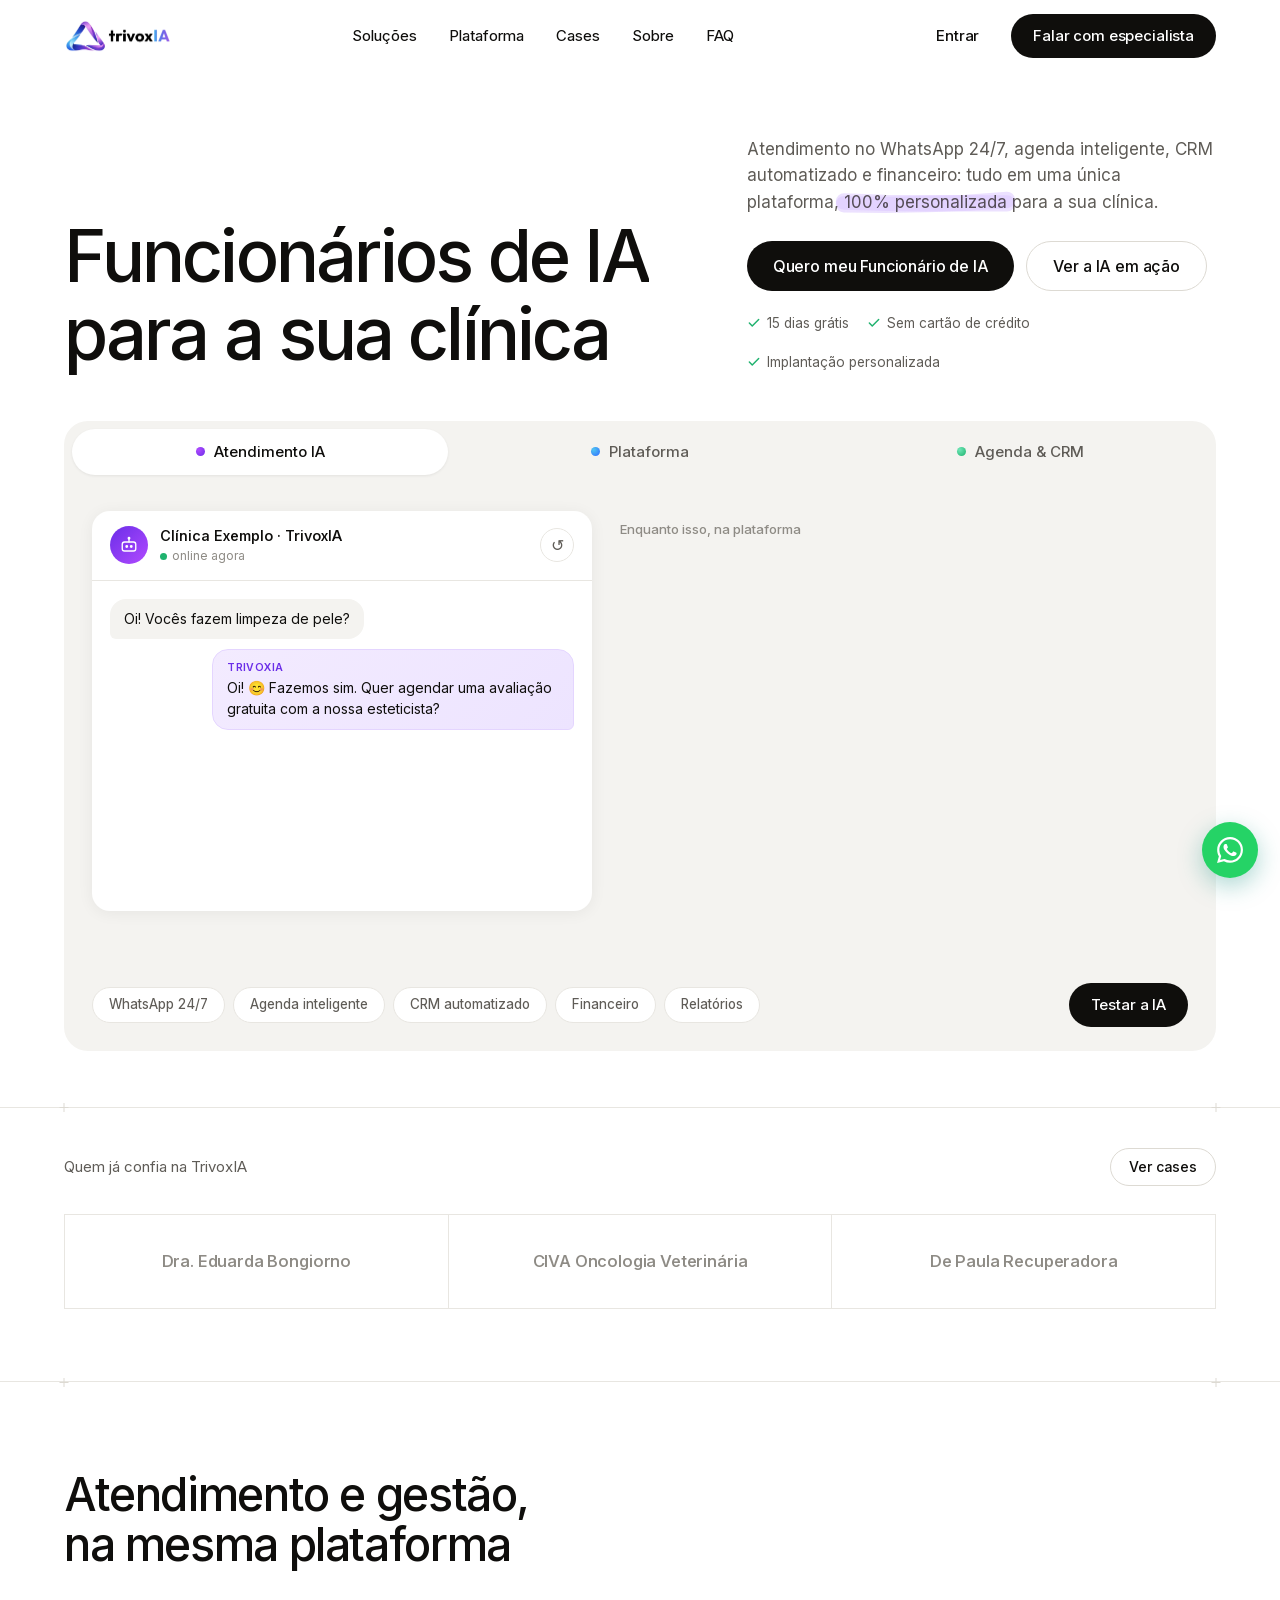
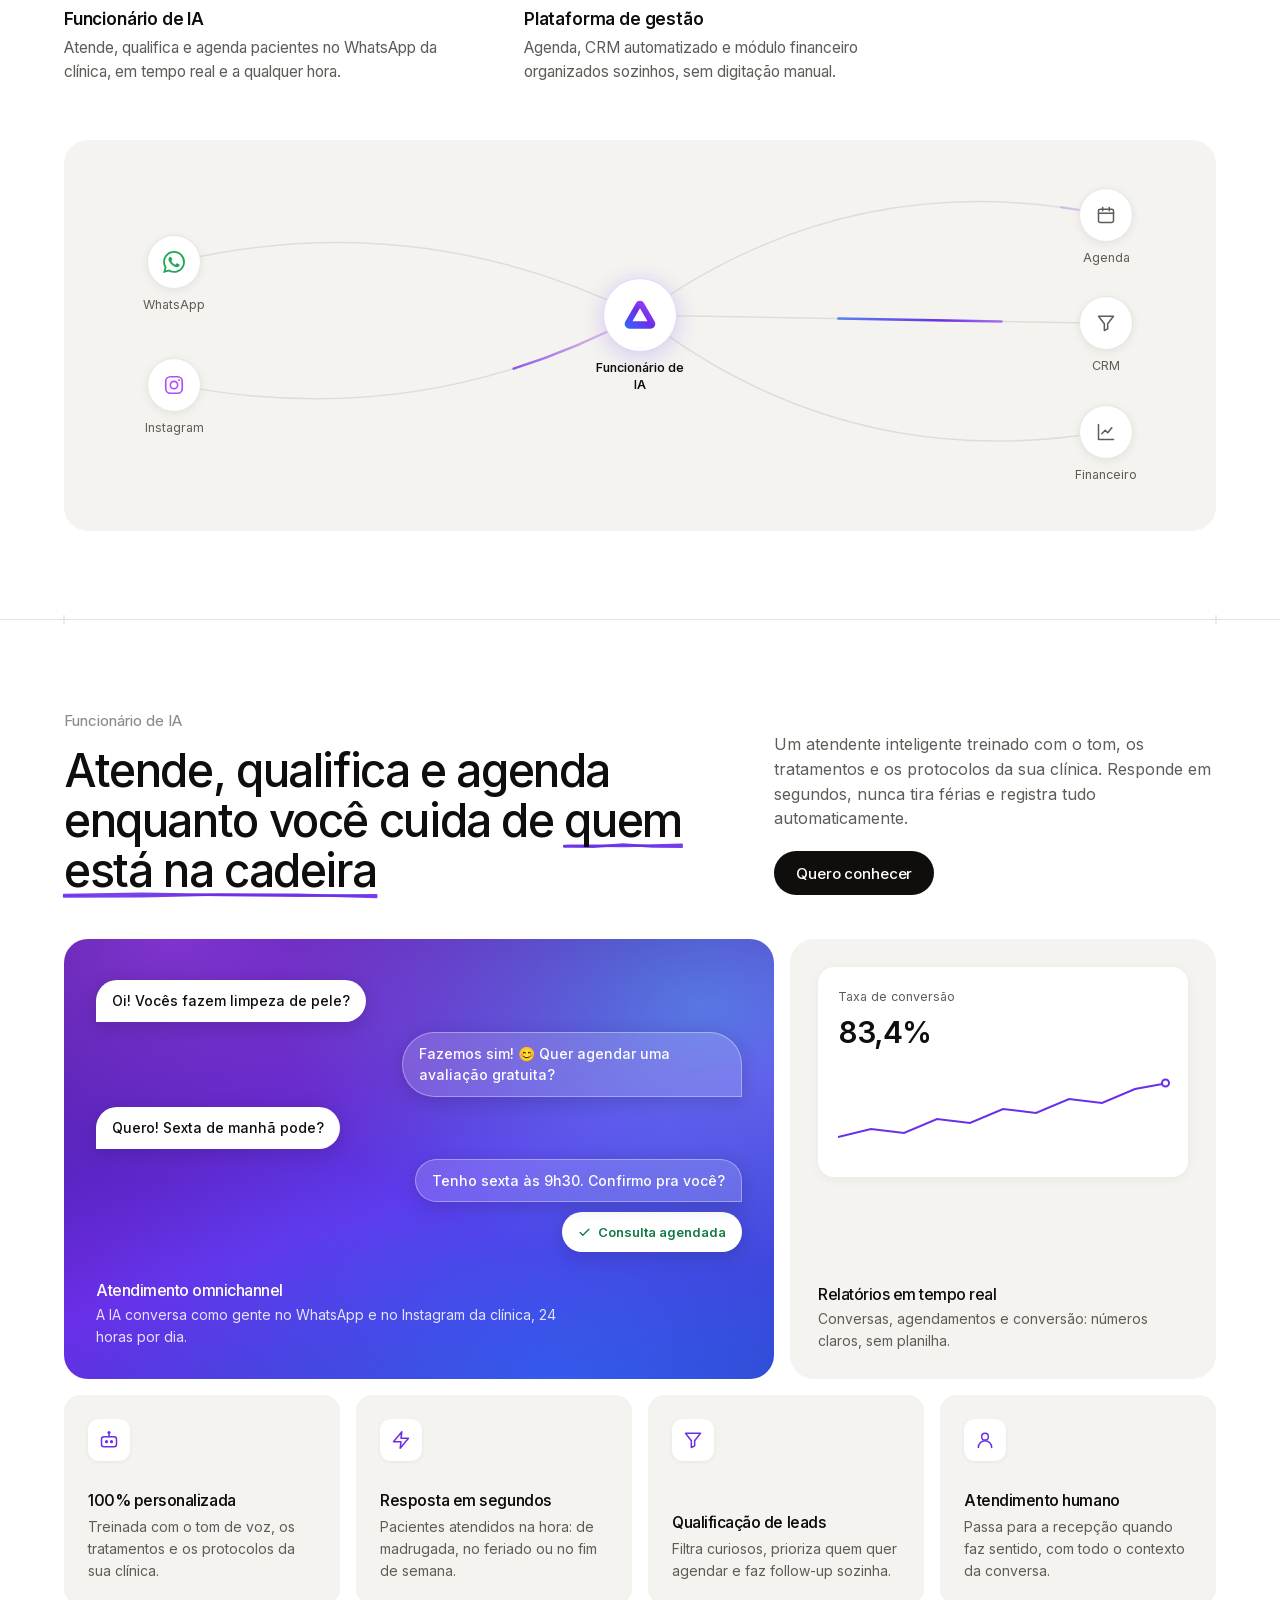
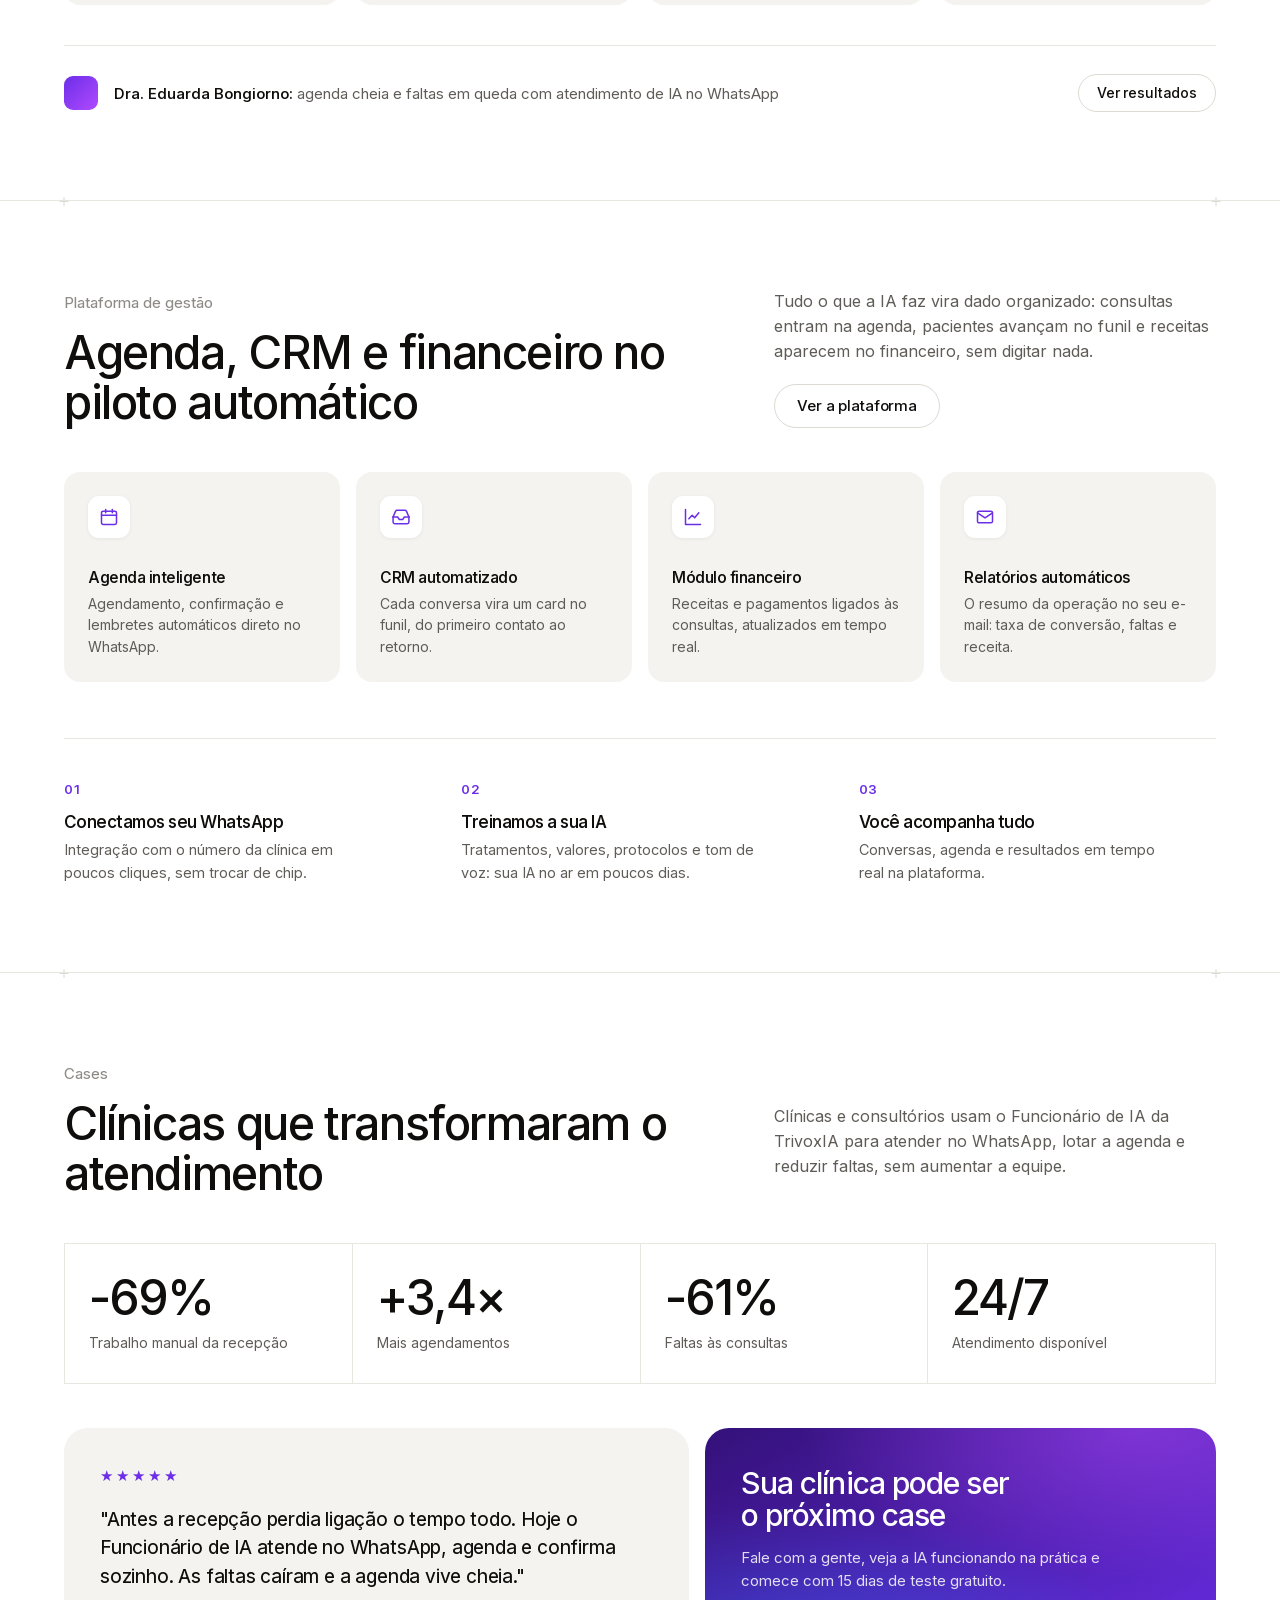
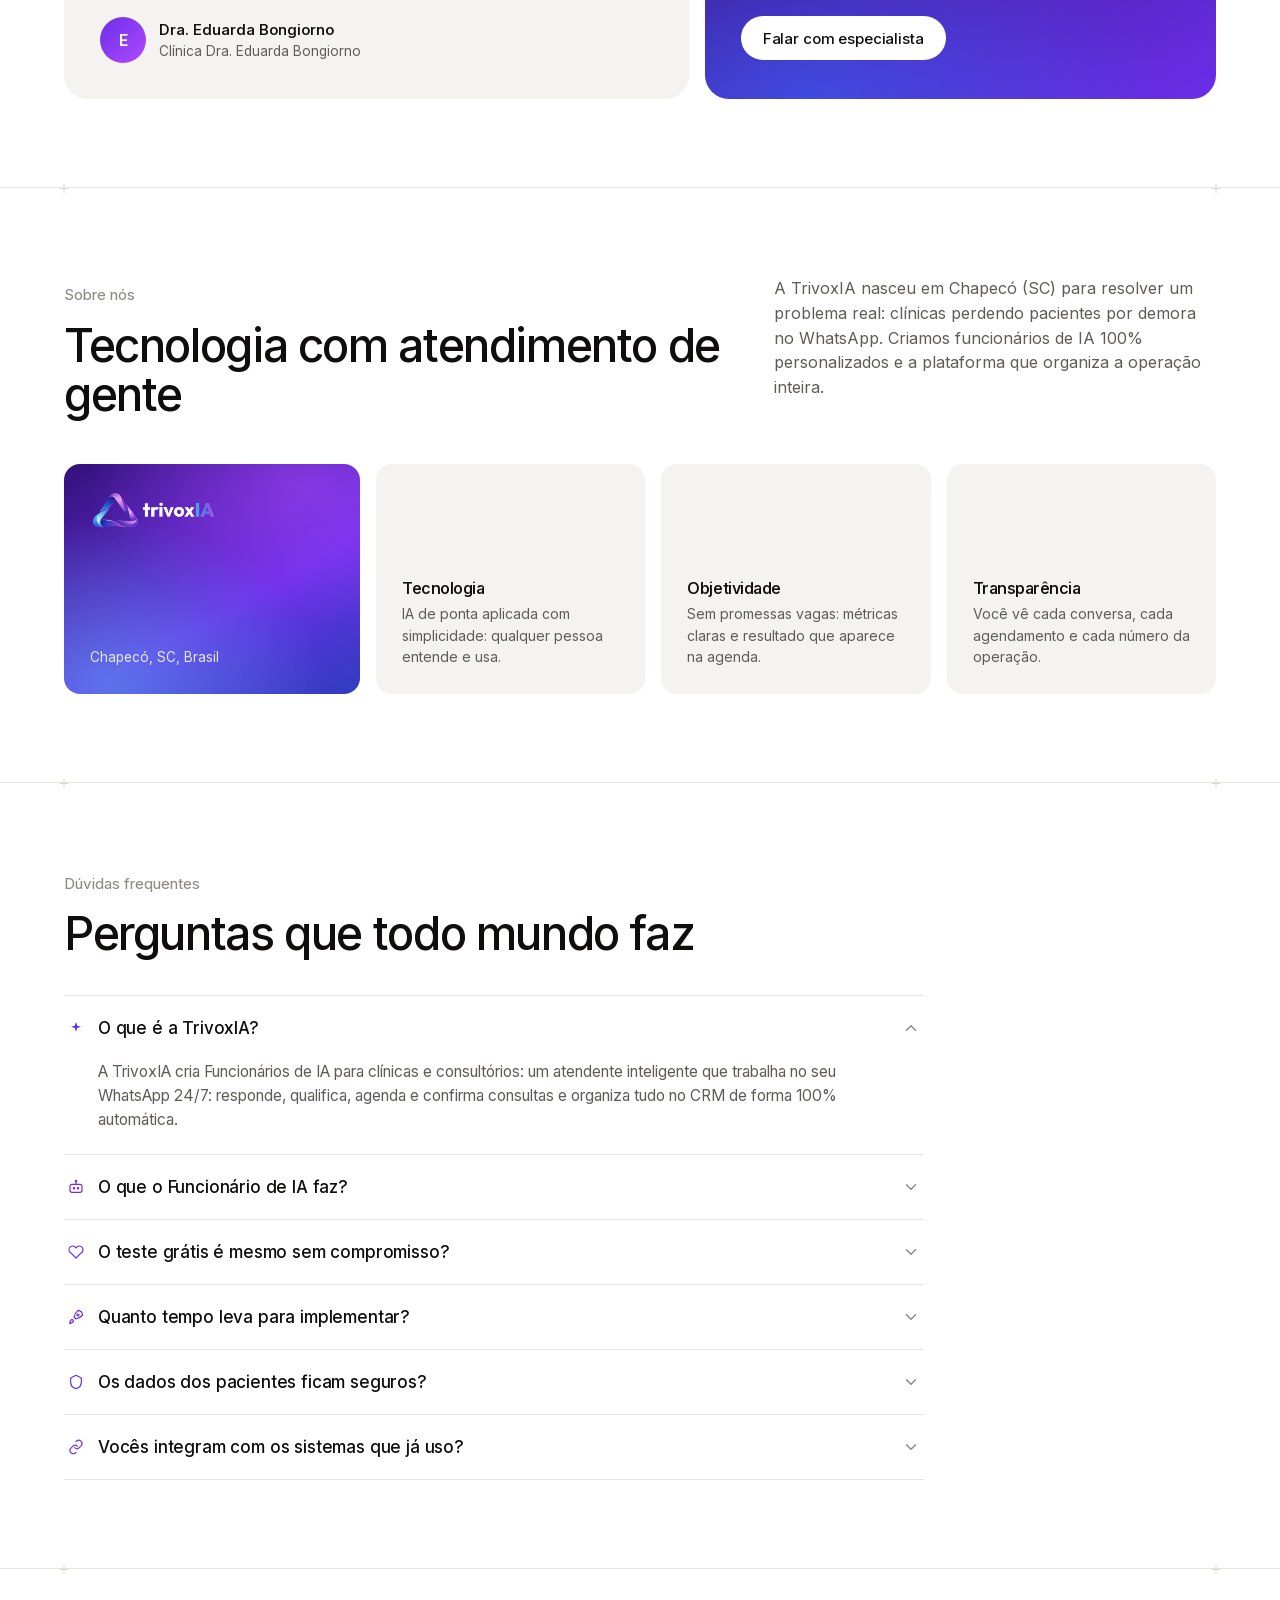
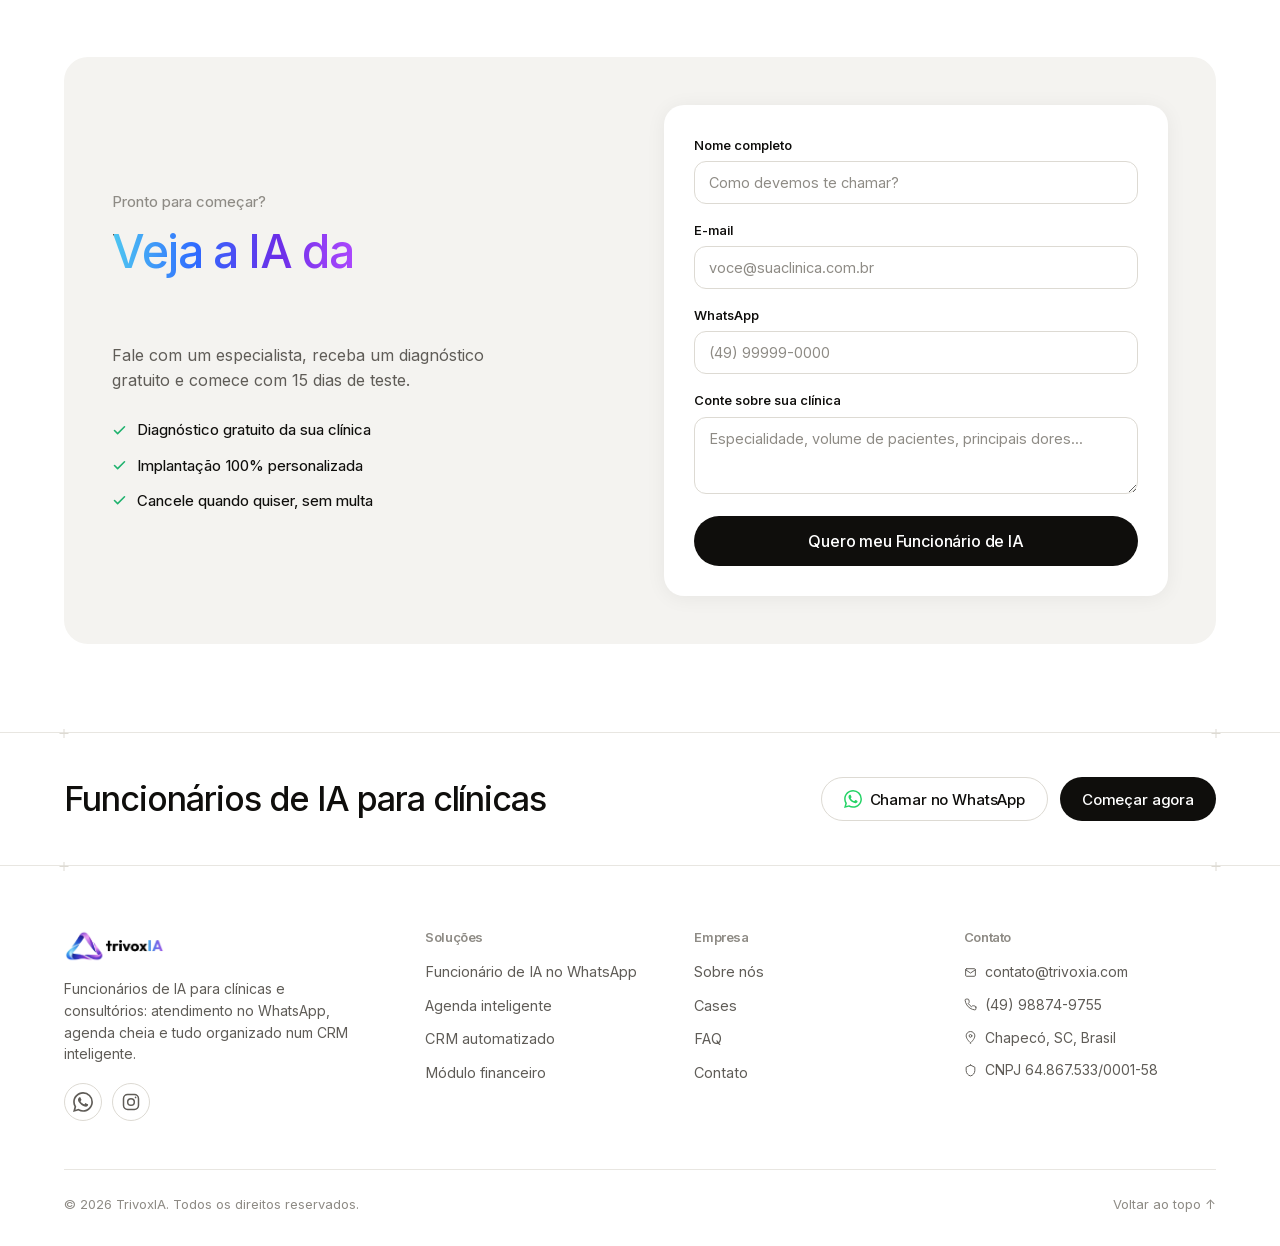
==== commit fe48d479: "Corrige grafico esticado em telas menores: traco com espessura fixa e ponto final sem distorcao Co-A" ====
--- a/index.html
+++ b/index.html
@@ -162,7 +162,7 @@
                           </linearGradient>
                         </defs>
                         <path d="M0,105 L30,88 L60,96 L90,68 L120,78 L150,50 L180,58 L210,40 L240,52 L270,30 L300,22 L320,16 L320,130 L0,130 Z" fill="url(#ga)"/>
-                        <path d="M0,105 L30,88 L60,96 L90,68 L120,78 L150,50 L180,58 L210,40 L240,52 L270,30 L300,22 L320,16" fill="none" stroke="#6B2EE8" stroke-width="2" stroke-linecap="round"/>
+                        <path d="M0,105 L30,88 L60,96 L90,68 L120,78 L150,50 L180,58 L210,40 L240,52 L270,30 L300,22 L320,16" fill="none" stroke="#6B2EE8" stroke-width="2" stroke-linecap="round" vector-effect="non-scaling-stroke"/>
                       </svg>
                     </div>
                     <div class="pm-card">
@@ -304,10 +304,12 @@
           <div class="mini-chart-card">
             <div class="mcc-label">Taxa de conversão</div>
             <div class="mcc-val">83,4%</div>
-            <svg viewBox="0 0 280 90" width="100%" height="90" preserveAspectRatio="none" aria-label="Gráfico da taxa de conversão em crescimento">
-              <path d="M0,70 L28,62 L56,66 L84,52 L112,56 L140,42 L168,46 L196,32 L224,36 L252,22 L280,16" fill="none" stroke="#6B2EE8" stroke-width="2" stroke-linecap="round"/>
-              <circle cx="280" cy="16" r="4" fill="#fff" stroke="#6B2EE8" stroke-width="2"/>
-            </svg>
+            <div class="mcc-chart">
+              <svg viewBox="0 0 280 90" width="100%" height="90" preserveAspectRatio="none" aria-label="Gráfico da taxa de conversão em crescimento">
+                <path d="M0,70 L28,62 L56,66 L84,52 L112,56 L140,42 L168,46 L196,32 L224,36 L252,22 L280,16" fill="none" stroke="#6B2EE8" stroke-width="2" stroke-linecap="round" vector-effect="non-scaling-stroke"/>
+              </svg>
+              <span class="mcc-dot"></span>
+            </div>
           </div>
           <div class="bento-caption">
             <h4>Relatórios em tempo real</h4>
--- a/css/style.css
+++ b/css/style.css
@@ -823,6 +823,19 @@
 }
 .mcc-label { font-size: 12.5px; color: var(--ink-2); }
 .mcc-val { font-size: 30px; font-weight: 600; letter-spacing: -0.03em; margin: 2px 0 12px; }
+.mcc-chart { position: relative; }
+.mcc-chart svg { display: block; }
+.mcc-dot {
+  position: absolute;
+  right: 0;
+  top: 17.8%;
+  width: 9px;
+  height: 9px;
+  border-radius: 50%;
+  background: #fff;
+  border: 2px solid var(--brand);
+  transform: translate(2px, -50%);
+}
 
 .cards-4 {
   display: grid;
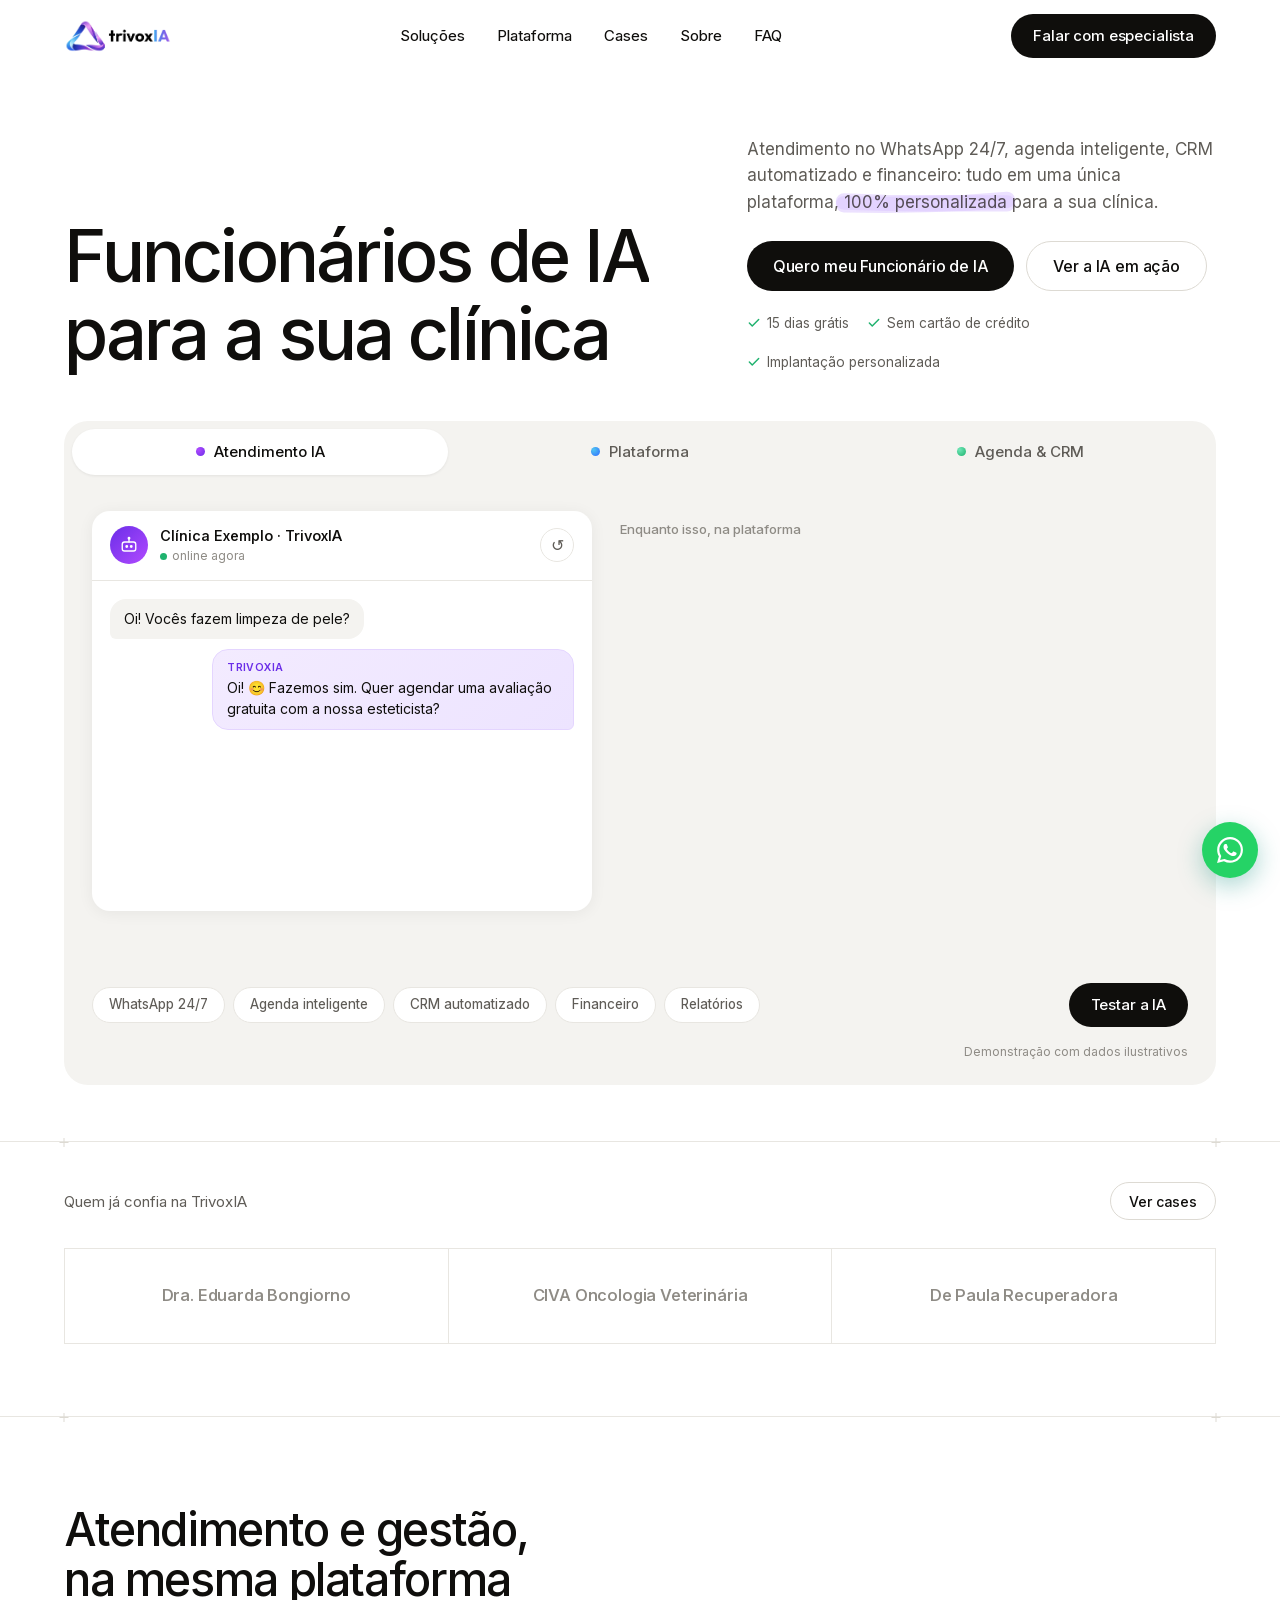
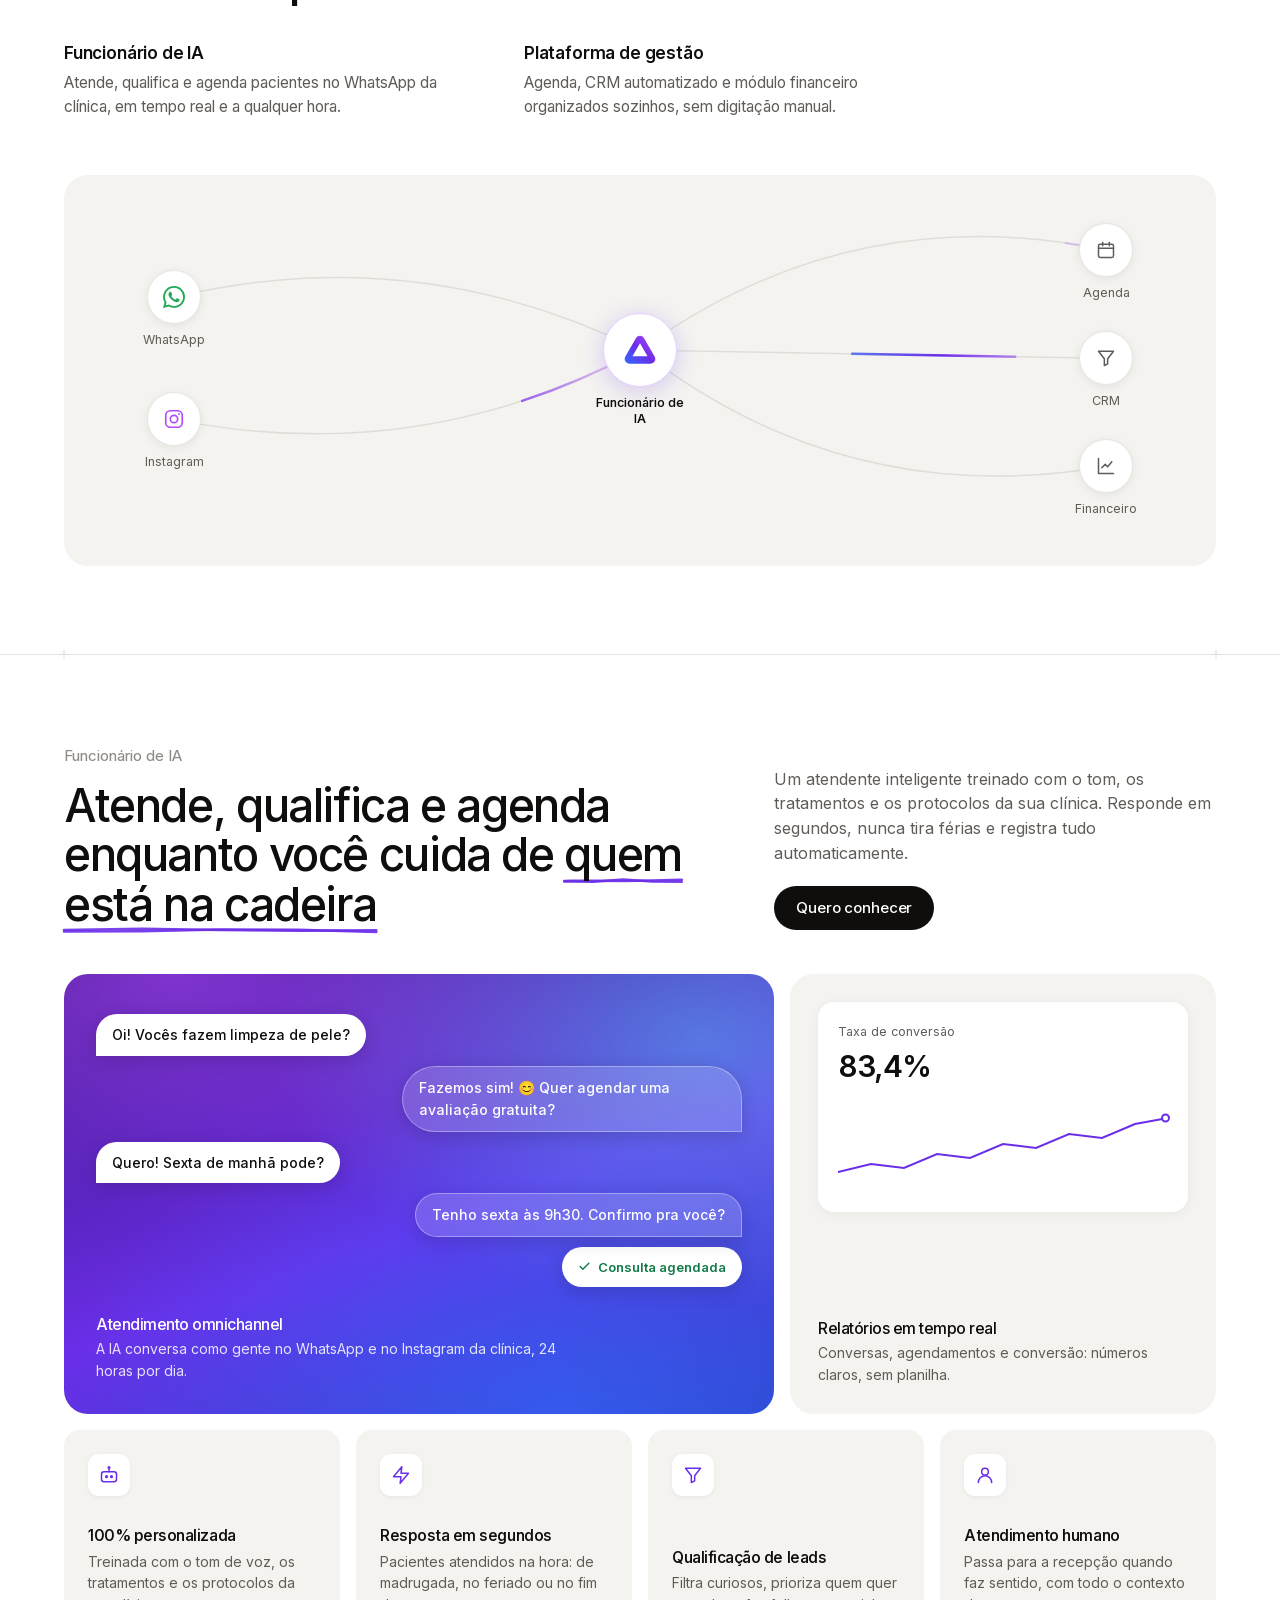
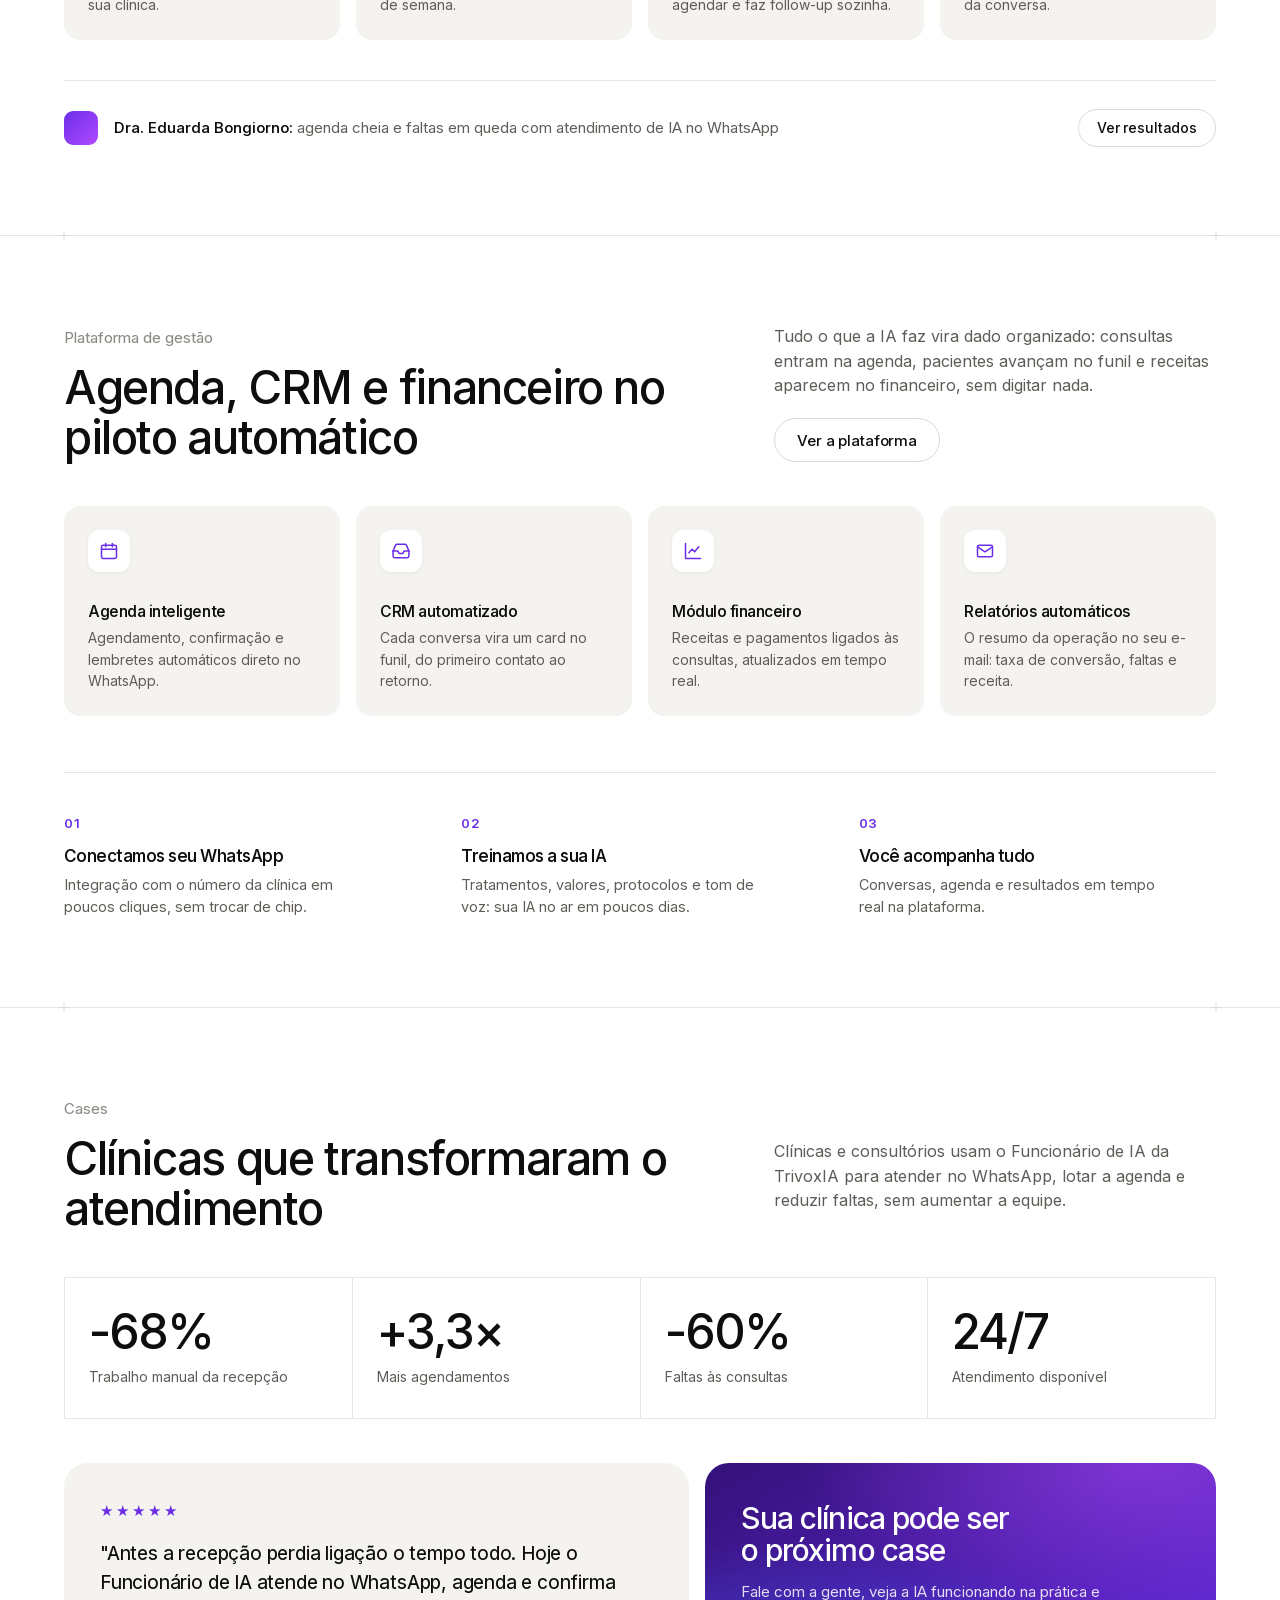
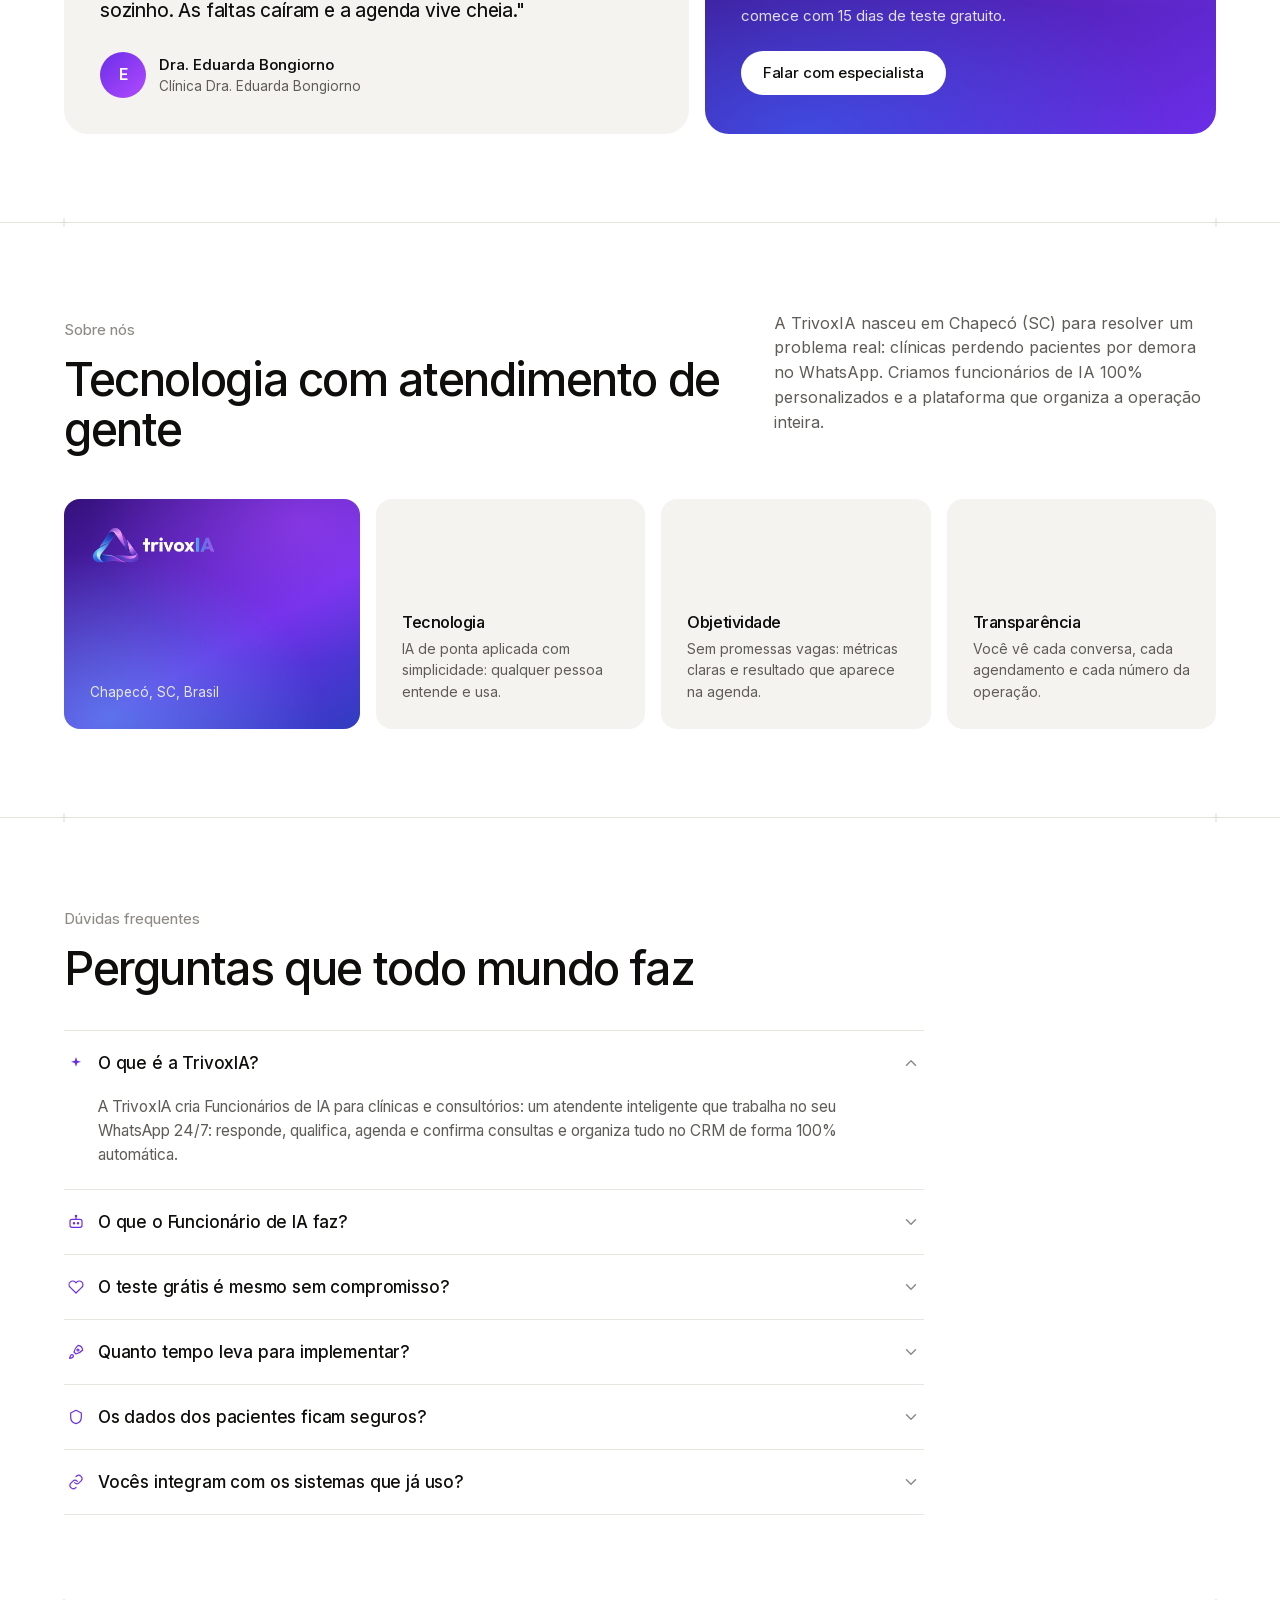
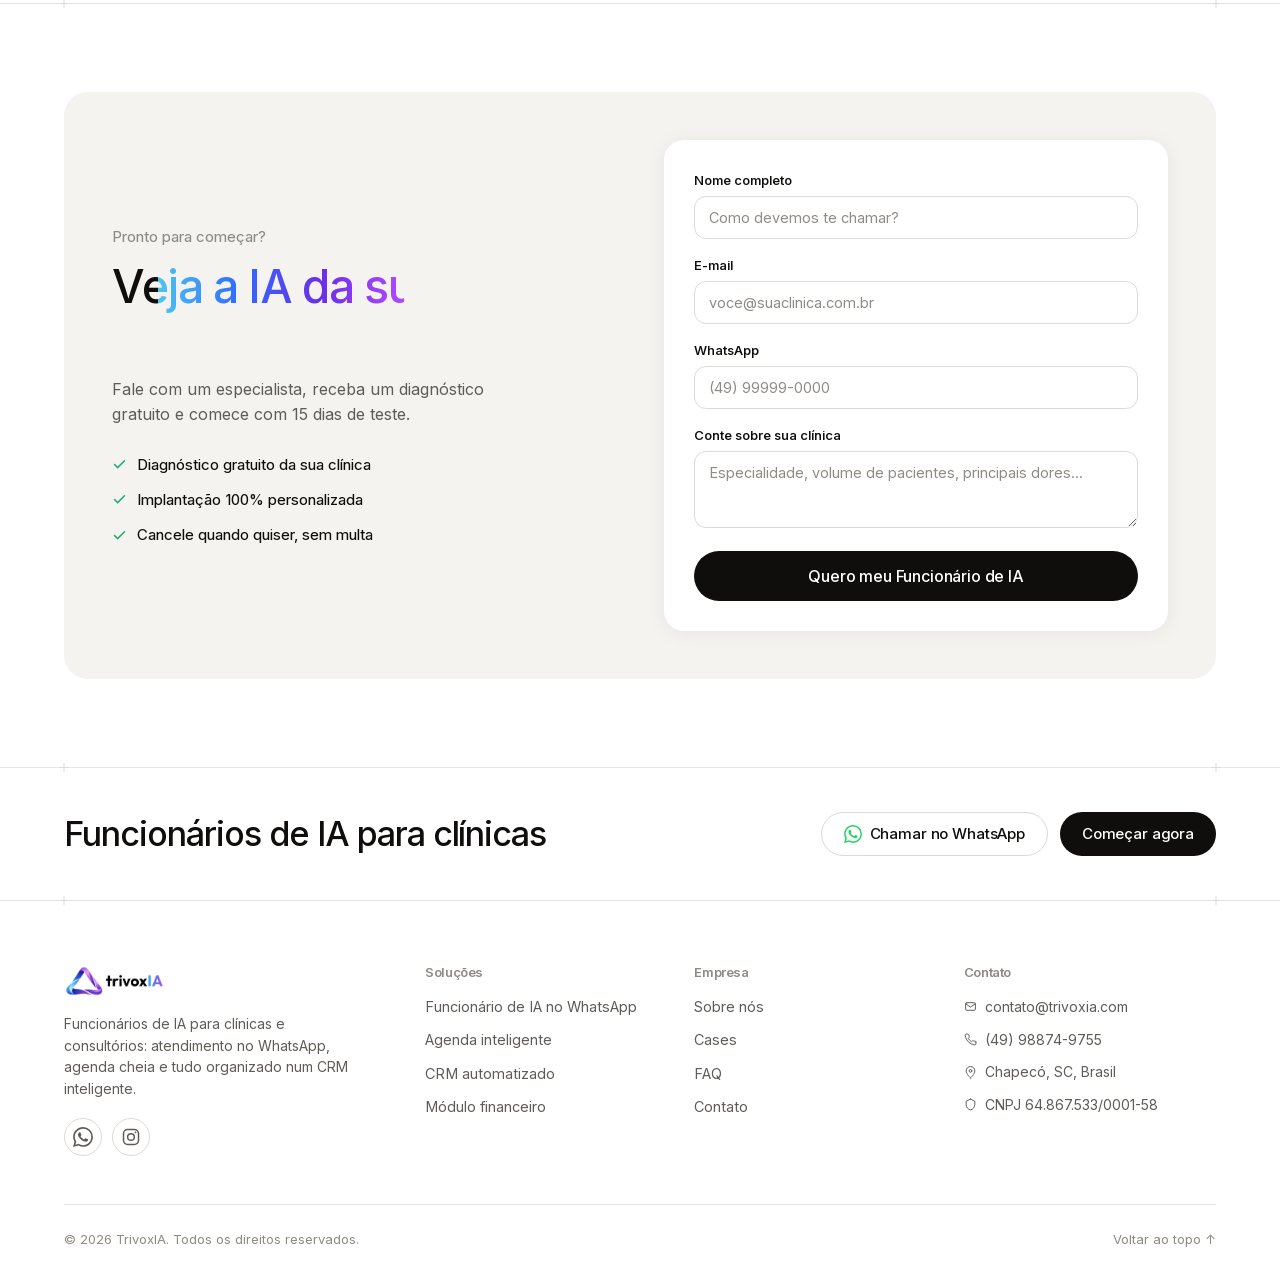
==== commit c7f37249: "GEO quick wins: JSON-LD completo, canonical, OG image, Twitter Cards, sitemap, robots, llms.txt, log" ====
--- a/index.html
+++ b/index.html
@@ -4,7 +4,8 @@
   <meta charset="UTF-8">
   <meta name="viewport" content="width=device-width, initial-scale=1.0">
   <title>TrivoxIA | Funcionário de IA para clínicas de estética</title>
-  <meta name="description" content="A TrivoxIA cria funcionários de IA 100% personalizados para clínicas de estética: atendimento no WhatsApp 24/7, agenda inteligente, CRM automatizado e financeiro em uma única plataforma.">
+  <meta name="description" content="Funcionários de IA 100% personalizados para clínicas de estética: atendimento no WhatsApp 24/7, agenda inteligente, CRM e financeiro em uma única plataforma.">
+  <link rel="canonical" href="https://arven-company.github.io/trivoxia/">
   <link rel="icon" type="image/svg+xml" href="favicon.svg">
   <link rel="icon" type="image/x-icon" href="favicon.ico">
   <link rel="apple-touch-icon" sizes="180x180" href="apple-touch-icon.png">
@@ -15,7 +16,155 @@
   <meta property="og:title" content="TrivoxIA | Funcionário de IA para clínicas de estética">
   <meta property="og:description" content="Atendimento no WhatsApp 24/7, agenda cheia e CRM organizado, sem aumentar a equipe.">
   <meta property="og:type" content="website">
-  <meta property="og:url" content="https://trivoxia.com">
+  <meta property="og:url" content="https://arven-company.github.io/trivoxia/">
+  <meta property="og:site_name" content="TrivoxIA">
+  <meta property="og:locale" content="pt_BR">
+  <meta property="og:image" content="https://arven-company.github.io/trivoxia/assets/og-image.png">
+  <meta property="og:image:width" content="1200">
+  <meta property="og:image:height" content="630">
+  <meta property="og:image:alt" content="TrivoxIA, funcionários de IA para clínicas de estética">
+  <meta name="twitter:card" content="summary_large_image">
+  <meta name="twitter:title" content="TrivoxIA | Funcionário de IA para clínicas de estética">
+  <meta name="twitter:description" content="Atendimento no WhatsApp 24/7, agenda cheia e CRM organizado, sem aumentar a equipe.">
+  <meta name="twitter:image" content="https://arven-company.github.io/trivoxia/assets/og-image.png">
+  <meta name="referrer" content="strict-origin-when-cross-origin">
+  <script type="application/ld+json">
+  {
+    "@context": "https://schema.org",
+    "@graph": [
+      {
+        "@type": "Organization",
+        "@id": "https://arven-company.github.io/trivoxia/#organization",
+        "name": "TrivoxIA",
+        "taxID": "64.867.533/0001-58",
+        "url": "https://arven-company.github.io/trivoxia/",
+        "logo": {
+          "@type": "ImageObject",
+          "url": "https://arven-company.github.io/trivoxia/assets/logo-trivoxia.png"
+        },
+        "description": "A TrivoxIA cria funcionários de IA 100% personalizados para clínicas de estética: atendimento no WhatsApp 24/7, agenda inteligente, CRM automatizado e financeiro em uma única plataforma.",
+        "email": "contato@trivoxia.com",
+        "telephone": "+55-49-98874-9755",
+        "address": {
+          "@type": "PostalAddress",
+          "addressLocality": "Chapecó",
+          "addressRegion": "SC",
+          "addressCountry": "BR"
+        },
+        "areaServed": "BR",
+        "sameAs": [
+          "https://www.instagram.com/trivox.ia/"
+        ],
+        "contactPoint": {
+          "@type": "ContactPoint",
+          "contactType": "sales",
+          "telephone": "+55-49-98874-9755",
+          "email": "contato@trivoxia.com",
+          "url": "https://wa.me/5549988749755",
+          "availableLanguage": "Portuguese",
+          "areaServed": "BR"
+        }
+      },
+      {
+        "@type": "WebSite",
+        "@id": "https://arven-company.github.io/trivoxia/#website",
+        "url": "https://arven-company.github.io/trivoxia/",
+        "name": "TrivoxIA",
+        "inLanguage": "pt-BR",
+        "publisher": { "@id": "https://arven-company.github.io/trivoxia/#organization" }
+      },
+      {
+        "@type": "WebPage",
+        "@id": "https://arven-company.github.io/trivoxia/#webpage",
+        "url": "https://arven-company.github.io/trivoxia/",
+        "name": "TrivoxIA | Funcionário de IA para clínicas de estética",
+        "description": "Atendimento no WhatsApp 24/7, agenda cheia e CRM organizado, sem aumentar a equipe.",
+        "inLanguage": "pt-BR",
+        "isPartOf": { "@id": "https://arven-company.github.io/trivoxia/#website" },
+        "about": { "@id": "https://arven-company.github.io/trivoxia/#organization" },
+        "speakable": {
+          "@type": "SpeakableSpecification",
+          "cssSelector": [".hero-aside > p", "#sobre .section-aside p"]
+        }
+      },
+      {
+        "@type": "Service",
+        "@id": "https://arven-company.github.io/trivoxia/#service",
+        "name": "Funcionário de IA para clínicas de estética",
+        "serviceType": "Atendimento automatizado por IA no WhatsApp e plataforma de gestão (agenda, CRM e financeiro)",
+        "description": "Atendente de IA treinado com o tom, os tratamentos e os protocolos da clínica: responde, qualifica, agenda e confirma consultas no WhatsApp 24/7, com agenda inteligente, CRM automatizado e módulo financeiro em uma única plataforma.",
+        "provider": { "@id": "https://arven-company.github.io/trivoxia/#organization" },
+        "areaServed": { "@type": "Country", "name": "Brasil" },
+        "audience": {
+          "@type": "BusinessAudience",
+          "name": "Clínicas de estética e consultórios"
+        },
+        "offers": {
+          "@type": "Offer",
+          "name": "Teste gratuito de 15 dias",
+          "description": "15 dias grátis, sem cartão de crédito e sem compromisso, com implantação personalizada.",
+          "price": "0",
+          "priceCurrency": "BRL"
+        }
+      },
+      {
+        "@type": "FAQPage",
+        "@id": "https://arven-company.github.io/trivoxia/#faqpage",
+        "inLanguage": "pt-BR",
+        "mainEntity": [
+          {
+            "@type": "Question",
+            "name": "O que é a TrivoxIA?",
+            "acceptedAnswer": {
+              "@type": "Answer",
+              "text": "A TrivoxIA cria Funcionários de IA para clínicas e consultórios: um atendente inteligente que trabalha no seu WhatsApp 24/7, responde, qualifica, agenda e confirma consultas e organiza tudo no CRM de forma 100% automática."
+            }
+          },
+          {
+            "@type": "Question",
+            "name": "O que o Funcionário de IA faz?",
+            "acceptedAnswer": {
+              "@type": "Answer",
+              "text": "Ele atende pacientes no WhatsApp, tira dúvidas, qualifica, agenda e confirma consultas, envia lembretes, faz follow-up de quem não agendou e registra tudo no CRM. Passa para a recepção só quando faz sentido."
+            }
+          },
+          {
+            "@type": "Question",
+            "name": "O teste grátis é mesmo sem compromisso?",
+            "acceptedAnswer": {
+              "@type": "Answer",
+              "text": "Sim. São 15 dias para testar o Funcionário de IA na sua clínica, sem cartão e sem amarras. Você só continua se fizer sentido."
+            }
+          },
+          {
+            "@type": "Question",
+            "name": "Quanto tempo leva para implementar?",
+            "acceptedAnswer": {
+              "@type": "Answer",
+              "text": "Normalmente colocamos seu Funcionário de IA no ar em poucos dias. Configuramos o atendimento, a agenda e o CRM junto com você, com o tom e a identidade da sua clínica."
+            }
+          },
+          {
+            "@type": "Question",
+            "name": "Os dados dos pacientes ficam seguros?",
+            "acceptedAnswer": {
+              "@type": "Answer",
+              "text": "Sim. Usamos criptografia, servidores seguros e estamos em conformidade com a LGPD. Os dados dos seus pacientes ficam 100% protegidos."
+            }
+          },
+          {
+            "@type": "Question",
+            "name": "Vocês integram com os sistemas que já uso?",
+            "acceptedAnswer": {
+              "@type": "Answer",
+              "text": "Sim. O Funcionário de IA integra com o WhatsApp, sua agenda e os sistemas que sua clínica já usa, centralizando tudo no CRM."
+            }
+          }
+        ]
+      }
+    ]
+  }
+  </script>
 </head>
 <body>
 
@@ -49,7 +198,7 @@
 <header class="header" id="top">
   <div class="container header-inner">
     <a href="#top" class="logo" aria-label="TrivoxIA, voltar ao início">
-      <img src="assets/logo-trivoxia.png" alt="TrivoxIA" height="34">
+      <img src="assets/logo-trivoxia-nav.png" alt="TrivoxIA" width="506" height="160">
     </a>
     <nav class="nav-links" id="nav-links">
       <a href="#solucoes">Soluções</a>
@@ -59,7 +208,7 @@
       <a href="#faq">FAQ</a>
     </nav>
     <div class="nav-cta">
-      <a href="login.html" class="btn btn-ghost">Entrar</a>
+      <!-- botão "Entrar" oculto até a área de login existir (login.html) -->
       <a href="#contato" class="btn btn-primary">Falar com especialista</a>
     </div>
     <button class="nav-burger" id="nav-burger" aria-label="Abrir menu" aria-expanded="false">
@@ -142,7 +291,7 @@
                 </aside>
                 <div class="platform-main">
                   <div class="pm-head">
-                    <h4>Visão geral</h4>
+                    <div class="pm-h">Visão geral</div>
                     <div class="pm-actions"><span class="pm-tag live">IA ativa</span><span class="pm-tag">Últimos 30 dias</span></div>
                   </div>
                   <div class="pm-kpis">
@@ -153,7 +302,7 @@
                   </div>
                   <div class="pm-row">
                     <div class="pm-card">
-                      <h5>Conversas por dia</h5>
+                      <div class="pm-card-h">Conversas por dia</div>
                       <svg viewBox="0 0 320 130" width="100%" height="130" preserveAspectRatio="none" aria-label="Gráfico de conversas por dia, em crescimento">
                         <defs>
                           <linearGradient id="ga" x1="0" x2="0" y1="0" y2="1">
@@ -166,7 +315,7 @@
                       </svg>
                     </div>
                     <div class="pm-card">
-                      <h5>Conversas ativas</h5>
+                      <div class="pm-card-h">Conversas ativas</div>
                       <div class="pm-convos">
                         <div class="pm-convo"><div class="pm-convo-av av-1">M</div><div class="pm-convo-body"><div class="pm-convo-name">Maria Silva <span>agora</span></div><div class="pm-convo-msg">Quero agendar para sexta-feira</div></div><div class="pm-convo-badge">2</div></div>
                         <div class="pm-convo"><div class="pm-convo-av av-2">J</div><div class="pm-convo-body"><div class="pm-convo-name">João P. <span>2min</span></div><div class="pm-convo-msg">Qual o valor da avaliação?</div></div></div>
@@ -195,9 +344,9 @@
               <div class="crm-card">
                 <div class="crm-card-head"><svg width="15" height="15"><use href="#i-funnel"/></svg> Funil de pacientes</div>
                 <div class="pipe-cols">
-                  <div class="pipe-col"><h6>Novos</h6><div class="pipe-lead">Fernanda R.<span>Limpeza de pele</span></div><div class="pipe-lead">Paulo S.<span>Avaliação</span></div></div>
-                  <div class="pipe-col"><h6>Em conversa</h6><div class="pipe-lead hl">Juliana M.<span>Preenchimento</span></div></div>
-                  <div class="pipe-col"><h6>Agendados</h6><div class="pipe-lead">Maria S.<span>sex · 09:00</span></div><div class="pipe-lead">Carla M.<span>sex · 16:00</span></div></div>
+                  <div class="pipe-col"><div class="pipe-h">Novos</div><div class="pipe-lead">Fernanda R.<span>Limpeza de pele</span></div><div class="pipe-lead">Paulo S.<span>Avaliação</span></div></div>
+                  <div class="pipe-col"><div class="pipe-h">Em conversa</div><div class="pipe-lead hl">Juliana M.<span>Preenchimento</span></div></div>
+                  <div class="pipe-col"><div class="pipe-h">Agendados</div><div class="pipe-lead">Maria S.<span>sex · 09:00</span></div><div class="pipe-lead">Carla M.<span>sex · 16:00</span></div></div>
                 </div>
                 <div class="fin-strip">
                   <div class="fin-item"><div class="fin-label">Receita do mês</div><div class="fin-val">R$ 42.300</div><div class="fin-trend">↑ 18%</div></div>
@@ -218,6 +367,7 @@
             <span class="chip">Relatórios</span>
           </div>
           <a href="#contato" class="btn btn-primary">Testar a IA</a>
+          <span class="demo-note">Demonstração com dados ilustrativos</span>
         </div>
       </div>
     </div>
@@ -296,7 +446,7 @@
             <div class="fb fb-tag"><svg width="13" height="13"><use href="#i-check"/></svg> Consulta agendada</div>
           </div>
           <div class="bento-caption">
-            <h4>Atendimento omnichannel</h4>
+            <h3>Atendimento omnichannel</h3>
             <p>A IA conversa como gente no WhatsApp e no Instagram da clínica, 24 horas por dia.</p>
           </div>
         </div>
@@ -312,17 +462,17 @@
             </div>
           </div>
           <div class="bento-caption">
-            <h4>Relatórios em tempo real</h4>
+            <h3>Relatórios em tempo real</h3>
             <p>Conversas, agendamentos e conversão: números claros, sem planilha.</p>
           </div>
         </div>
       </div>
 
       <div class="cards-4 reveal">
-        <div class="mini-card"><div class="mc-ico"><svg width="20" height="20"><use href="#i-bot"/></svg></div><h4>100% personalizada</h4><p>Treinada com o tom de voz, os tratamentos e os protocolos da sua clínica.</p></div>
-        <div class="mini-card"><div class="mc-ico"><svg width="20" height="20"><use href="#i-zap"/></svg></div><h4>Resposta em segundos</h4><p>Pacientes atendidos na hora: de madrugada, no feriado ou no fim de semana.</p></div>
-        <div class="mini-card"><div class="mc-ico"><svg width="20" height="20"><use href="#i-funnel"/></svg></div><h4>Qualificação de leads</h4><p>Filtra curiosos, prioriza quem quer agendar e faz follow-up sozinha.</p></div>
-        <div class="mini-card"><div class="mc-ico"><svg width="20" height="20"><use href="#i-user"/></svg></div><h4>Atendimento humano</h4><p>Passa para a recepção quando faz sentido, com todo o contexto da conversa.</p></div>
+        <div class="mini-card"><div class="mc-ico"><svg width="20" height="20"><use href="#i-bot"/></svg></div><h3>100% personalizada</h3><p>Treinada com o tom de voz, os tratamentos e os protocolos da sua clínica.</p></div>
+        <div class="mini-card"><div class="mc-ico"><svg width="20" height="20"><use href="#i-zap"/></svg></div><h3>Resposta em segundos</h3><p>Pacientes atendidos na hora: de madrugada, no feriado ou no fim de semana.</p></div>
+        <div class="mini-card"><div class="mc-ico"><svg width="20" height="20"><use href="#i-funnel"/></svg></div><h3>Qualificação de leads</h3><p>Filtra curiosos, prioriza quem quer agendar e faz follow-up sozinha.</p></div>
+        <div class="mini-card"><div class="mc-ico"><svg width="20" height="20"><use href="#i-user"/></svg></div><h3>Atendimento humano</h3><p>Passa para a recepção quando faz sentido, com todo o contexto da conversa.</p></div>
       </div>
 
       <div class="story-strip reveal">
@@ -348,16 +498,16 @@
       </div>
 
       <div class="cards-4 reveal">
-        <div class="mini-card"><div class="mc-ico"><svg width="20" height="20"><use href="#i-calendar"/></svg></div><h4>Agenda inteligente</h4><p>Agendamento, confirmação e lembretes automáticos direto no WhatsApp.</p></div>
-        <div class="mini-card"><div class="mc-ico"><svg width="20" height="20"><use href="#i-inbox"/></svg></div><h4>CRM automatizado</h4><p>Cada conversa vira um card no funil, do primeiro contato ao retorno.</p></div>
-        <div class="mini-card"><div class="mc-ico"><svg width="20" height="20"><use href="#i-chart"/></svg></div><h4>Módulo financeiro</h4><p>Receitas e pagamentos ligados às consultas, atualizados em tempo real.</p></div>
-        <div class="mini-card"><div class="mc-ico"><svg width="20" height="20"><use href="#i-mail"/></svg></div><h4>Relatórios automáticos</h4><p>O resumo da operação no seu e-mail: taxa de conversão, faltas e receita.</p></div>
+        <div class="mini-card"><div class="mc-ico"><svg width="20" height="20"><use href="#i-calendar"/></svg></div><h3>Agenda inteligente</h3><p>Agendamento, confirmação e lembretes automáticos direto no WhatsApp.</p></div>
+        <div class="mini-card"><div class="mc-ico"><svg width="20" height="20"><use href="#i-inbox"/></svg></div><h3>CRM automatizado</h3><p>Cada conversa vira um card no funil, do primeiro contato ao retorno.</p></div>
+        <div class="mini-card"><div class="mc-ico"><svg width="20" height="20"><use href="#i-chart"/></svg></div><h3>Módulo financeiro</h3><p>Receitas e pagamentos ligados às consultas, atualizados em tempo real.</p></div>
+        <div class="mini-card"><div class="mc-ico"><svg width="20" height="20"><use href="#i-mail"/></svg></div><h3>Relatórios automáticos</h3><p>O resumo da operação no seu e-mail: taxa de conversão, faltas e receita.</p></div>
       </div>
 
       <div class="process reveal">
-        <div class="proc-step"><div class="proc-num">01</div><h4>Conectamos seu WhatsApp</h4><p>Integração com o número da clínica em poucos cliques, sem trocar de chip.</p></div>
-        <div class="proc-step"><div class="proc-num">02</div><h4>Treinamos a sua IA</h4><p>Tratamentos, valores, protocolos e tom de voz: sua IA no ar em poucos dias.</p></div>
-        <div class="proc-step"><div class="proc-num">03</div><h4>Você acompanha tudo</h4><p>Conversas, agenda e resultados em tempo real na plataforma.</p></div>
+        <div class="proc-step"><div class="proc-num">01</div><h3>Conectamos seu WhatsApp</h3><p>Integração com o número da clínica em poucos cliques, sem trocar de chip.</p></div>
+        <div class="proc-step"><div class="proc-num">02</div><h3>Treinamos a sua IA</h3><p>Tratamentos, valores, protocolos e tom de voz: sua IA no ar em poucos dias.</p></div>
+        <div class="proc-step"><div class="proc-num">03</div><h3>Você acompanha tudo</h3><p>Conversas, agenda e resultados em tempo real na plataforma.</p></div>
       </div>
     </div>
   </section>
@@ -417,12 +567,12 @@
       </div>
       <div class="about-grid reveal">
         <div class="about-card about-brand">
-          <img src="assets/logo-trivoxia-branca.png" alt="" height="40">
+          <img src="assets/logo-trivoxia-branca-web.png" alt="TrivoxIA" width="506" height="160">
           <p>Chapecó, SC, Brasil</p>
         </div>
-        <div class="about-card"><h4>Tecnologia</h4><p>IA de ponta aplicada com simplicidade: qualquer pessoa entende e usa.</p></div>
-        <div class="about-card"><h4>Objetividade</h4><p>Sem promessas vagas: métricas claras e resultado que aparece na agenda.</p></div>
-        <div class="about-card"><h4>Transparência</h4><p>Você vê cada conversa, cada agendamento e cada número da operação.</p></div>
+        <div class="about-card"><h3>Tecnologia</h3><p>IA de ponta aplicada com simplicidade: qualquer pessoa entende e usa.</p></div>
+        <div class="about-card"><h3>Objetividade</h3><p>Sem promessas vagas: métricas claras e resultado que aparece na agenda.</p></div>
+        <div class="about-card"><h3>Transparência</h3><p>Você vê cada conversa, cada agendamento e cada número da operação.</p></div>
       </div>
     </div>
   </section>
@@ -524,7 +674,7 @@
   <div class="container">
     <div class="footer-grid">
       <div class="footer-brand">
-        <img src="assets/logo-trivoxia.png" alt="TrivoxIA" height="32">
+        <img src="assets/logo-trivoxia-nav.png" alt="TrivoxIA" width="506" height="160">
         <p>Funcionários de IA para clínicas e consultórios: atendimento no WhatsApp, agenda cheia e tudo organizado num CRM inteligente.</p>
         <div class="footer-social">
           <a href="https://wa.me/5549988749755" target="_blank" rel="noopener" aria-label="WhatsApp"><svg width="20" height="20"><use href="#i-wa"/></svg></a>
--- a/css/style.css
+++ b/css/style.css
@@ -233,6 +233,13 @@
   flex-wrap: wrap;
 }
 .demo-chips { display: flex; flex-wrap: wrap; gap: 8px; }
+.demo-note {
+  width: 100%;
+  order: 3;
+  font-size: 12px;
+  color: var(--ink-3);
+  text-align: right;
+}
 .chip {
   display: inline-flex;
   align-items: center;
@@ -479,7 +486,7 @@
 }
 .platform-main { padding: 20px 22px; }
 .pm-head { display: flex; align-items: center; justify-content: space-between; margin-bottom: 16px; }
-.pm-head h4 { font-size: 17px; }
+.pm-h { font-size: 17px; font-weight: 500; letter-spacing: -0.03em; }
 .pm-actions { display: flex; gap: 8px; }
 .pm-tag {
   font-size: 11.5px;
@@ -502,7 +509,7 @@
 .pm-kpi-trend { font-size: 11.5px; color: var(--green); font-weight: 550; }
 .pm-row { display: grid; grid-template-columns: 1.2fr 1fr; gap: 10px; }
 .pm-card { border: 1px solid var(--line); border-radius: 12px; padding: 14px; }
-.pm-card h5 { font-size: 12.5px; font-weight: 550; color: var(--ink-2); margin-bottom: 10px; }
+.pm-card-h { font-size: 12.5px; font-weight: 550; color: var(--ink-2); margin-bottom: 10px; }
 .pm-convos { display: flex; flex-direction: column; gap: 4px; }
 .pm-convo {
   display: flex;
@@ -586,7 +593,7 @@
 .ag-badge.wait { background: #FFF4E5; color: #9A6A00; }
 .ag-badge.ia { background: #F3EBFF; color: var(--brand); }
 .pipe-cols { display: grid; grid-template-columns: repeat(3, 1fr); gap: 10px; }
-.pipe-col h6 {
+.pipe-h {
   font-size: 10.5px;
   letter-spacing: .07em;
   text-transform: uppercase;
@@ -802,7 +809,7 @@
   font-weight: 600;
 }
 .bento-caption { position: relative; color: #fff; }
-.bento-caption h4 { font-size: 16px; margin-bottom: 5px; }
+.bento-caption h3 { font-size: 16px; margin-bottom: 5px; }
 .bento-caption p { font-size: 14px; opacity: .85; max-width: 52ch; }
 .bento-side {
   background: var(--panel);
@@ -862,7 +869,7 @@
   margin-bottom: auto;
   box-shadow: 0 1px 4px rgba(15, 14, 12, 0.06);
 }
-.mini-card h4 { font-size: 15.5px; font-weight: 550; margin: 20px 0 6px; }
+.mini-card h3 { font-size: 15.5px; font-weight: 550; margin: 20px 0 6px; }
 .mini-card p { font-size: 14px; color: var(--ink-2); }
 
 .process {
@@ -880,7 +887,7 @@
   letter-spacing: .06em;
   margin-bottom: 14px;
 }
-.proc-step h4 { font-size: 17px; font-weight: 550; margin-bottom: 8px; }
+.proc-step h3 { font-size: 17px; font-weight: 550; margin-bottom: 8px; }
 .proc-step p { font-size: 14.5px; color: var(--ink-2); max-width: 34ch; }
 
 .story-strip {
@@ -965,7 +972,7 @@
   flex-direction: column;
   justify-content: flex-end;
 }
-.about-card h4 { font-size: 16px; font-weight: 550; margin-bottom: 6px; }
+.about-card h3 { font-size: 16px; font-weight: 550; margin-bottom: 6px; }
 .about-card p { font-size: 14px; color: var(--ink-2); }
 .about-brand {
   background:
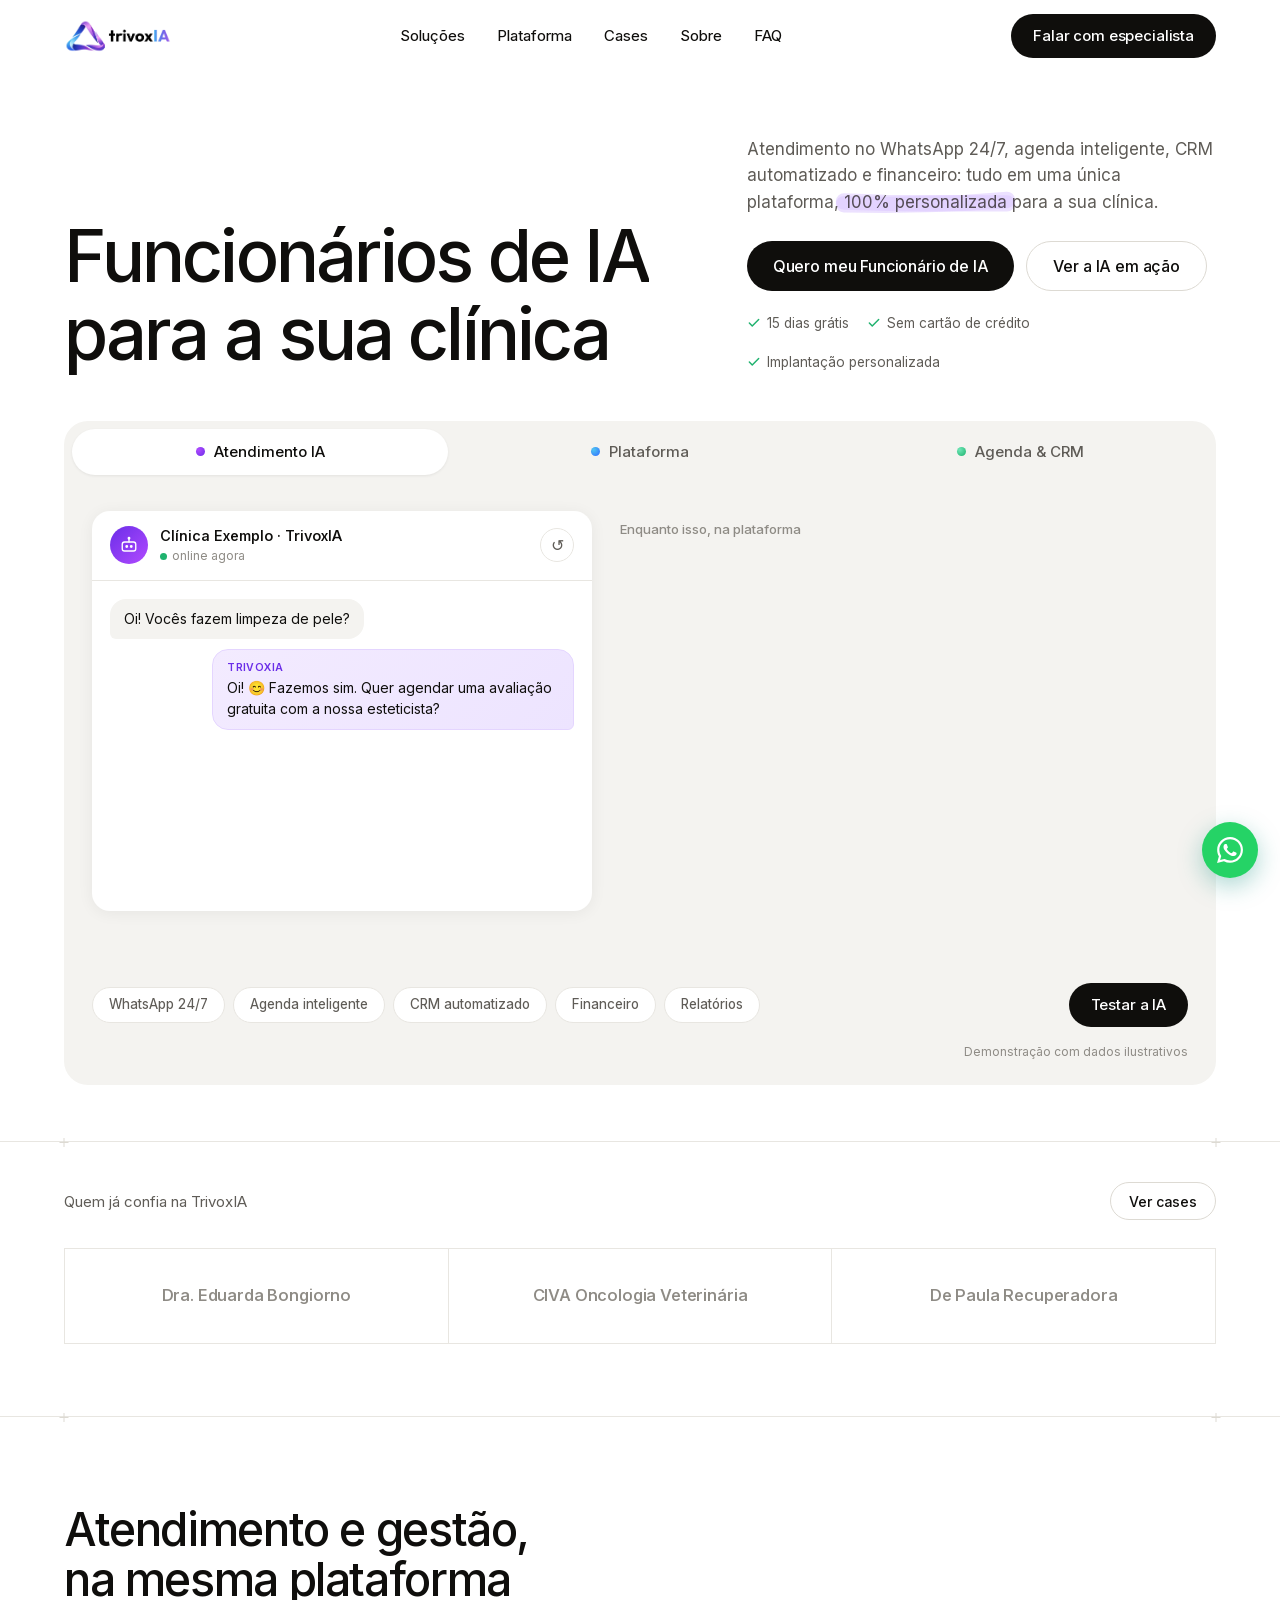
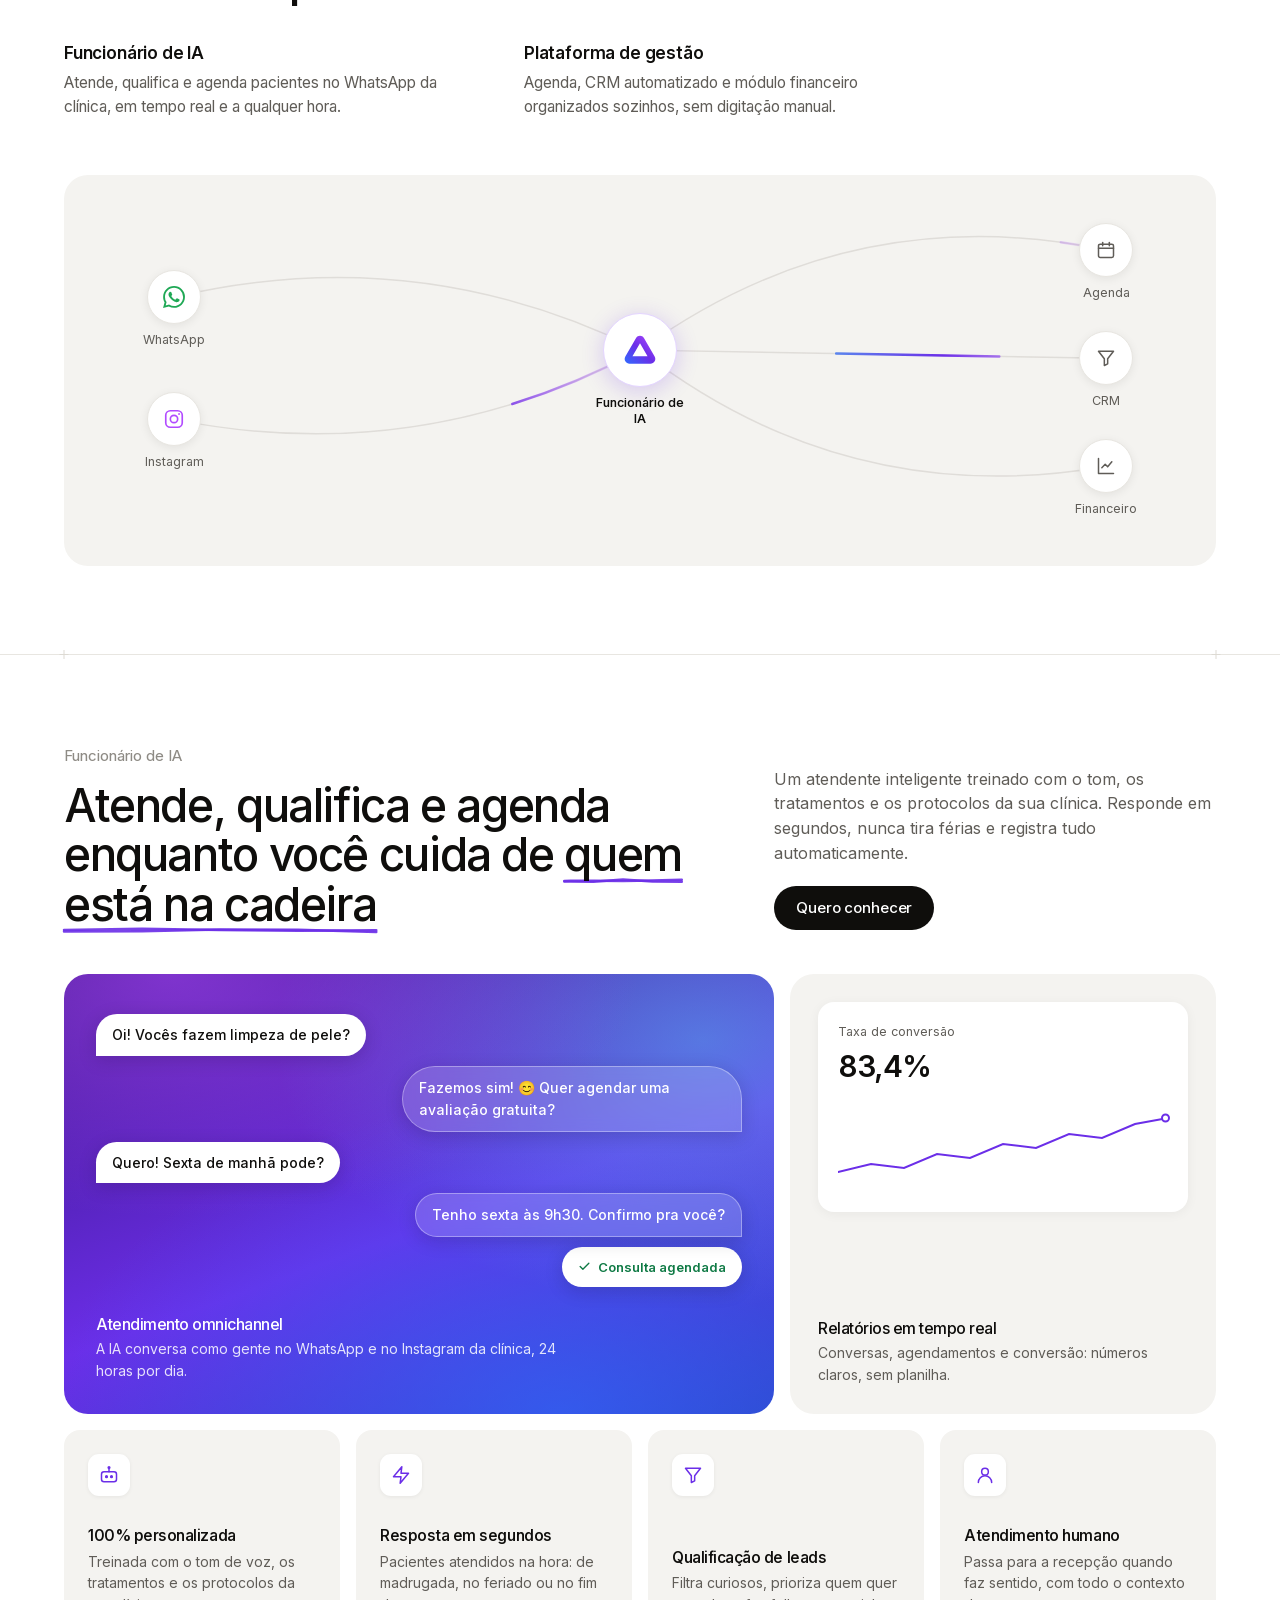
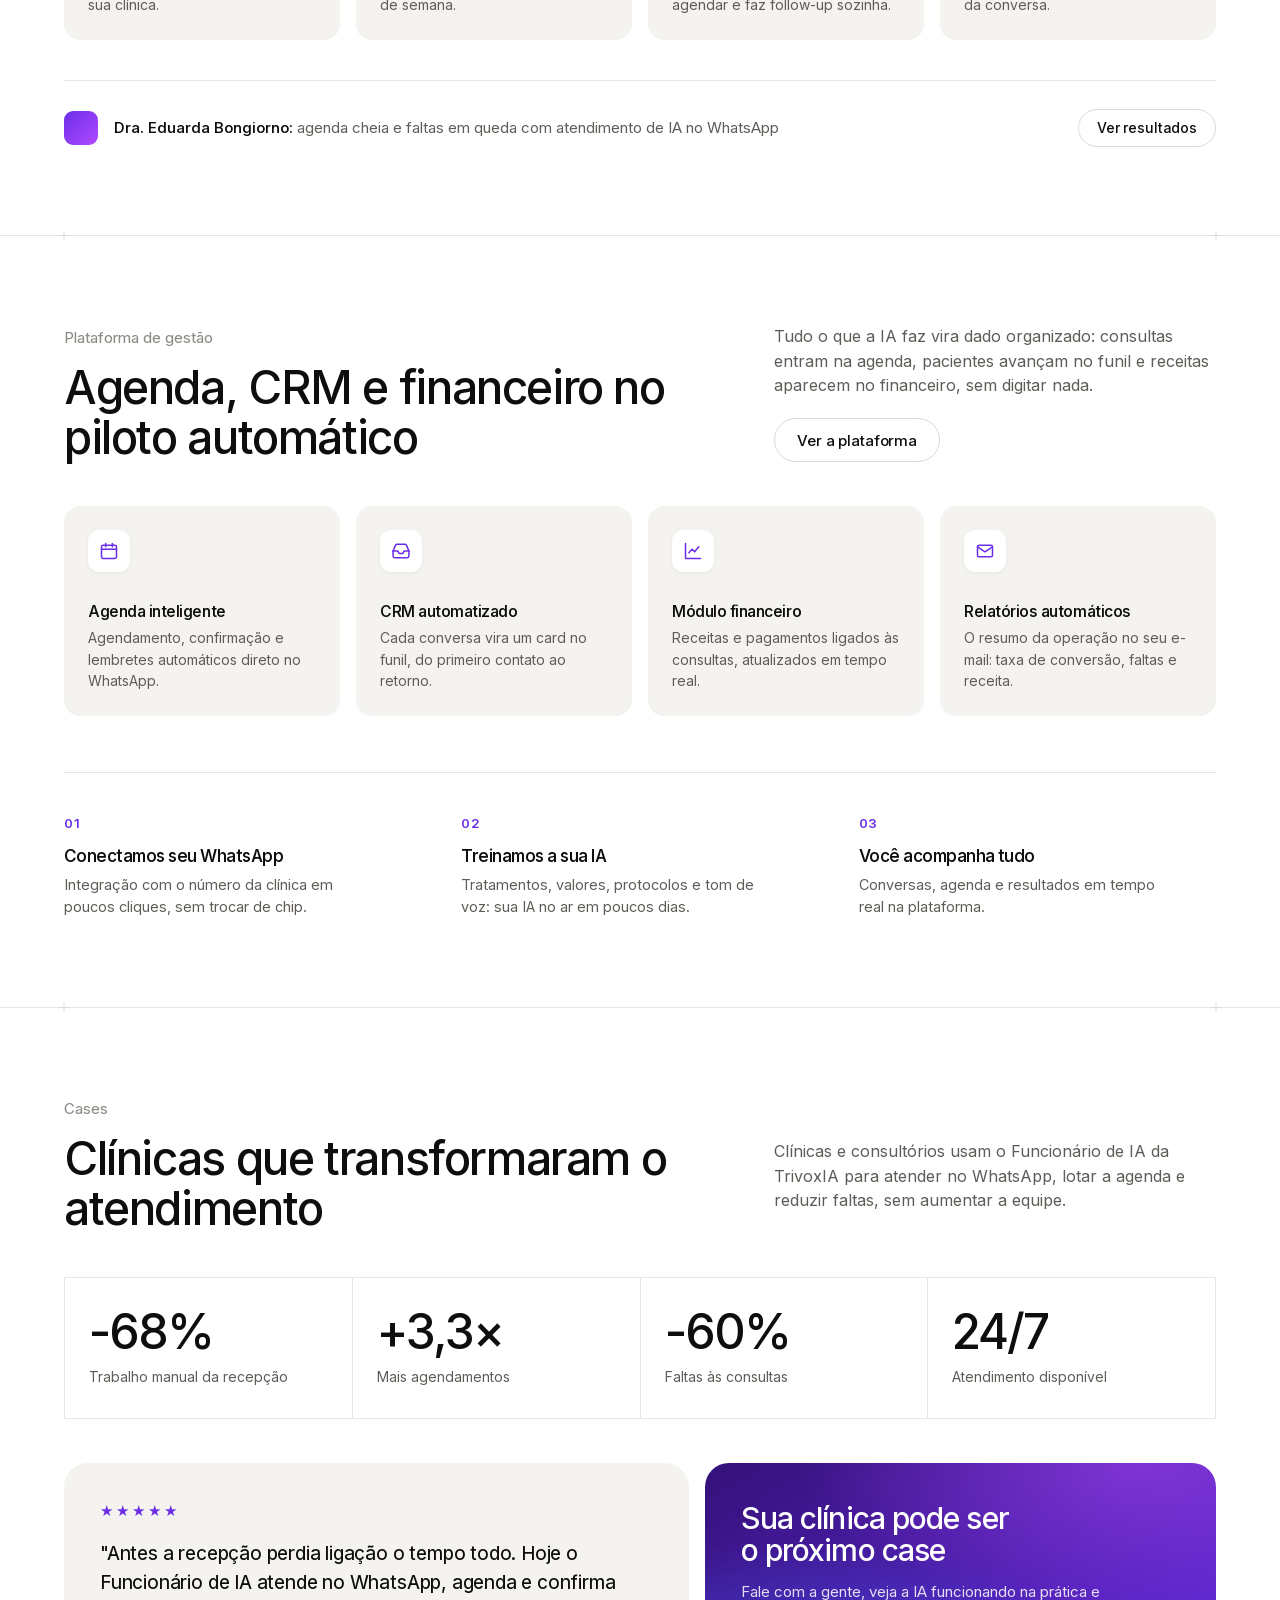
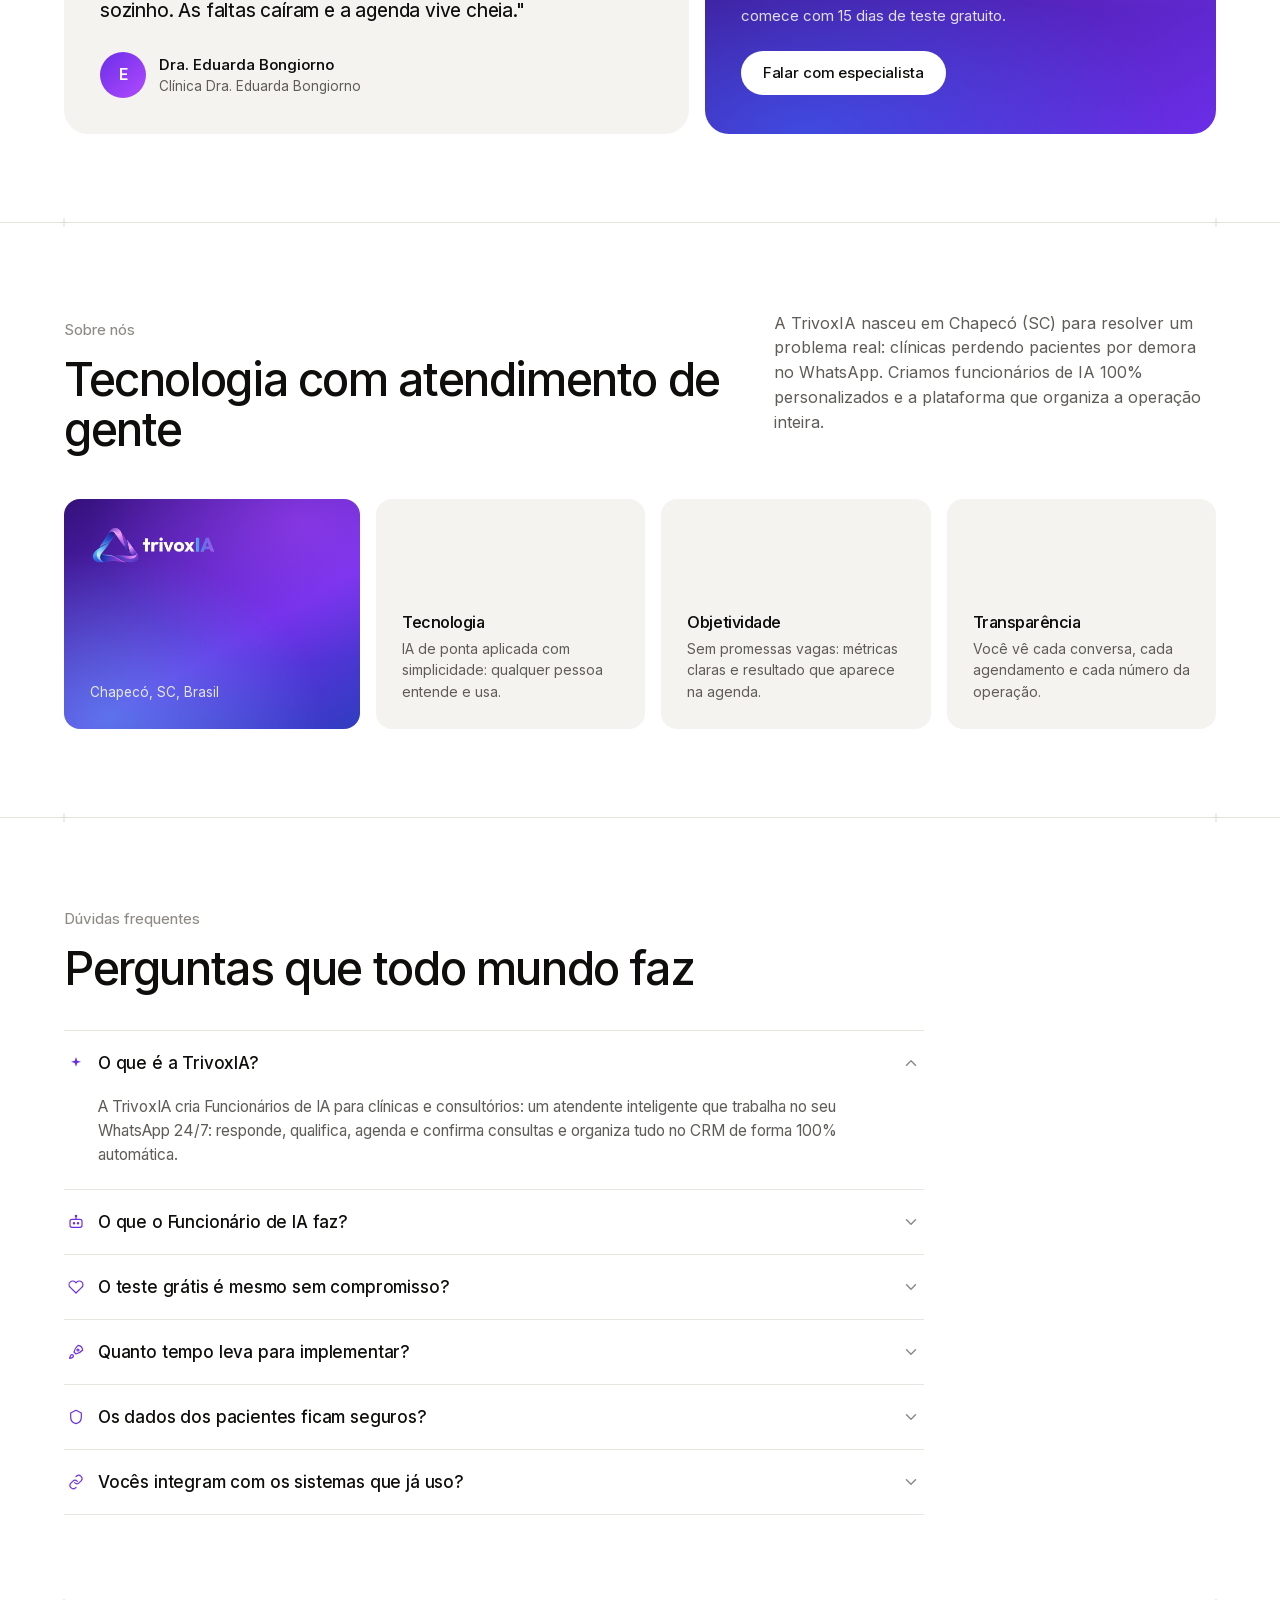
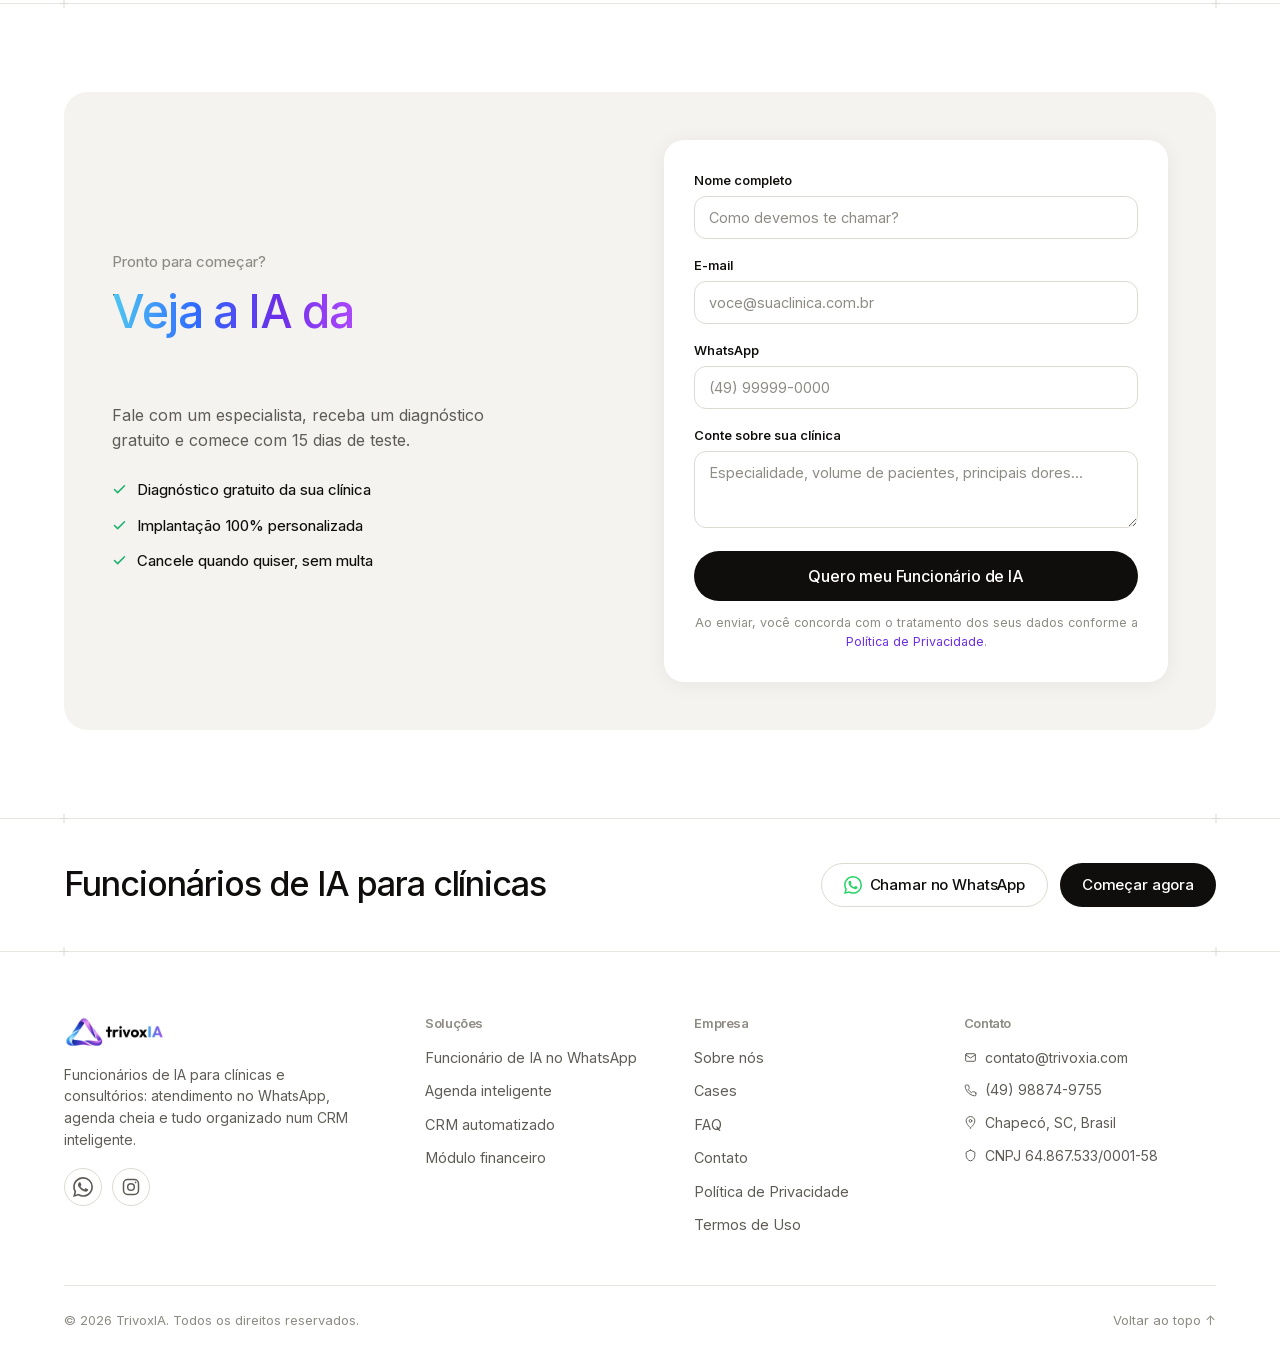
==== commit 764b471c: "Politica de Privacidade e Termos de Uso + consentimento no formulario e reescrita da resposta LGPD d" ====
--- a/index.html
+++ b/index.html
@@ -149,7 +149,7 @@
             "name": "Os dados dos pacientes ficam seguros?",
             "acceptedAnswer": {
               "@type": "Answer",
-              "text": "Sim. Usamos criptografia, servidores seguros e estamos em conformidade com a LGPD. Os dados dos seus pacientes ficam 100% protegidos."
+              "text": "Sim, levamos segurança a sério: os dados trafegam criptografados, ficam em servidores seguros e são tratados de acordo com a LGPD. Os detalhes estão na Política de Privacidade da TrivoxIA."
             }
           },
           {
@@ -605,7 +605,7 @@
         </div>
         <div class="faq-item">
           <button class="faq-q" aria-expanded="false"><svg class="faq-ic" width="16" height="16"><use href="#i-shield"/></svg><span>Os dados dos pacientes ficam seguros?</span><svg class="faq-chev" width="18" height="18"><use href="#i-down"/></svg></button>
-          <div class="faq-a"><div class="faq-a-inner">Sim. Usamos criptografia, servidores seguros e estamos em conformidade com a LGPD. Os dados dos seus pacientes ficam 100% protegidos.</div></div>
+          <div class="faq-a"><div class="faq-a-inner">Sim, levamos segurança a sério: os dados trafegam criptografados, ficam em servidores seguros e são tratados de acordo com a LGPD. Os detalhes de como cuidamos das informações estão na nossa <a href="privacidade.html" style="color:var(--brand)">Política de Privacidade</a>.</div></div>
         </div>
         <div class="faq-item">
           <button class="faq-q" aria-expanded="false"><svg class="faq-ic" width="16" height="16"><use href="#i-link"/></svg><span>Vocês integram com os sistemas que já uso?</span><svg class="faq-chev" width="18" height="18"><use href="#i-down"/></svg></button>
@@ -647,6 +647,7 @@
             <textarea id="f-msg" name="automatizar" rows="3" placeholder="Especialidade, volume de pacientes, principais dores..." required></textarea>
           </div>
           <button type="submit" class="btn btn-primary btn-lg form-submit">Quero meu Funcionário de IA</button>
+          <p class="form-consent">Ao enviar, você concorda com o tratamento dos seus dados conforme a <a href="privacidade.html">Política de Privacidade</a>.</p>
           <div class="form-success" hidden>
             <div class="fs-check"><svg width="28" height="28"><use href="#i-check"/></svg></div>
             <h3>Recebemos seu pedido!</h3>
@@ -694,6 +695,8 @@
         <a href="#resultados">Cases</a>
         <a href="#faq">FAQ</a>
         <a href="#contato">Contato</a>
+        <a href="privacidade.html">Política de Privacidade</a>
+        <a href="termos.html">Termos de Uso</a>
       </div>
       <div class="footer-col">
         <h4>Contato</h4>
--- a/css/style.css
+++ b/css/style.css
@@ -1155,6 +1155,26 @@
   color: var(--ink-3);
 }
 .footer-bottom a:hover { color: var(--ink); }
+
+/* ---------------- páginas legais ---------------- */
+.legal { padding: calc(var(--header-h) + 56px) 0 80px; }
+.legal-inner { max-width: 760px; }
+.legal h1 { font-size: clamp(32px, 4vw, 44px); margin-bottom: 8px; }
+.legal-date { color: var(--ink-3); font-size: 14px; margin-bottom: 36px; }
+.legal h2 { font-size: 20px; margin: 32px 0 10px; }
+.legal p, .legal li { font-size: 15.5px; color: var(--ink-2); margin-bottom: 10px; }
+.legal ul { padding-left: 22px; }
+.legal a { color: var(--brand); }
+.legal a:hover { text-decoration: underline; }
+
+.form-consent {
+  margin-top: 12px;
+  font-size: 12.5px;
+  color: var(--ink-3);
+  text-align: center;
+}
+.form-consent a { color: var(--brand); }
+.form-consent a:hover { text-decoration: underline; }
 
 /* ---------------- fab whatsapp ---------------- */
 .fab-wa {
